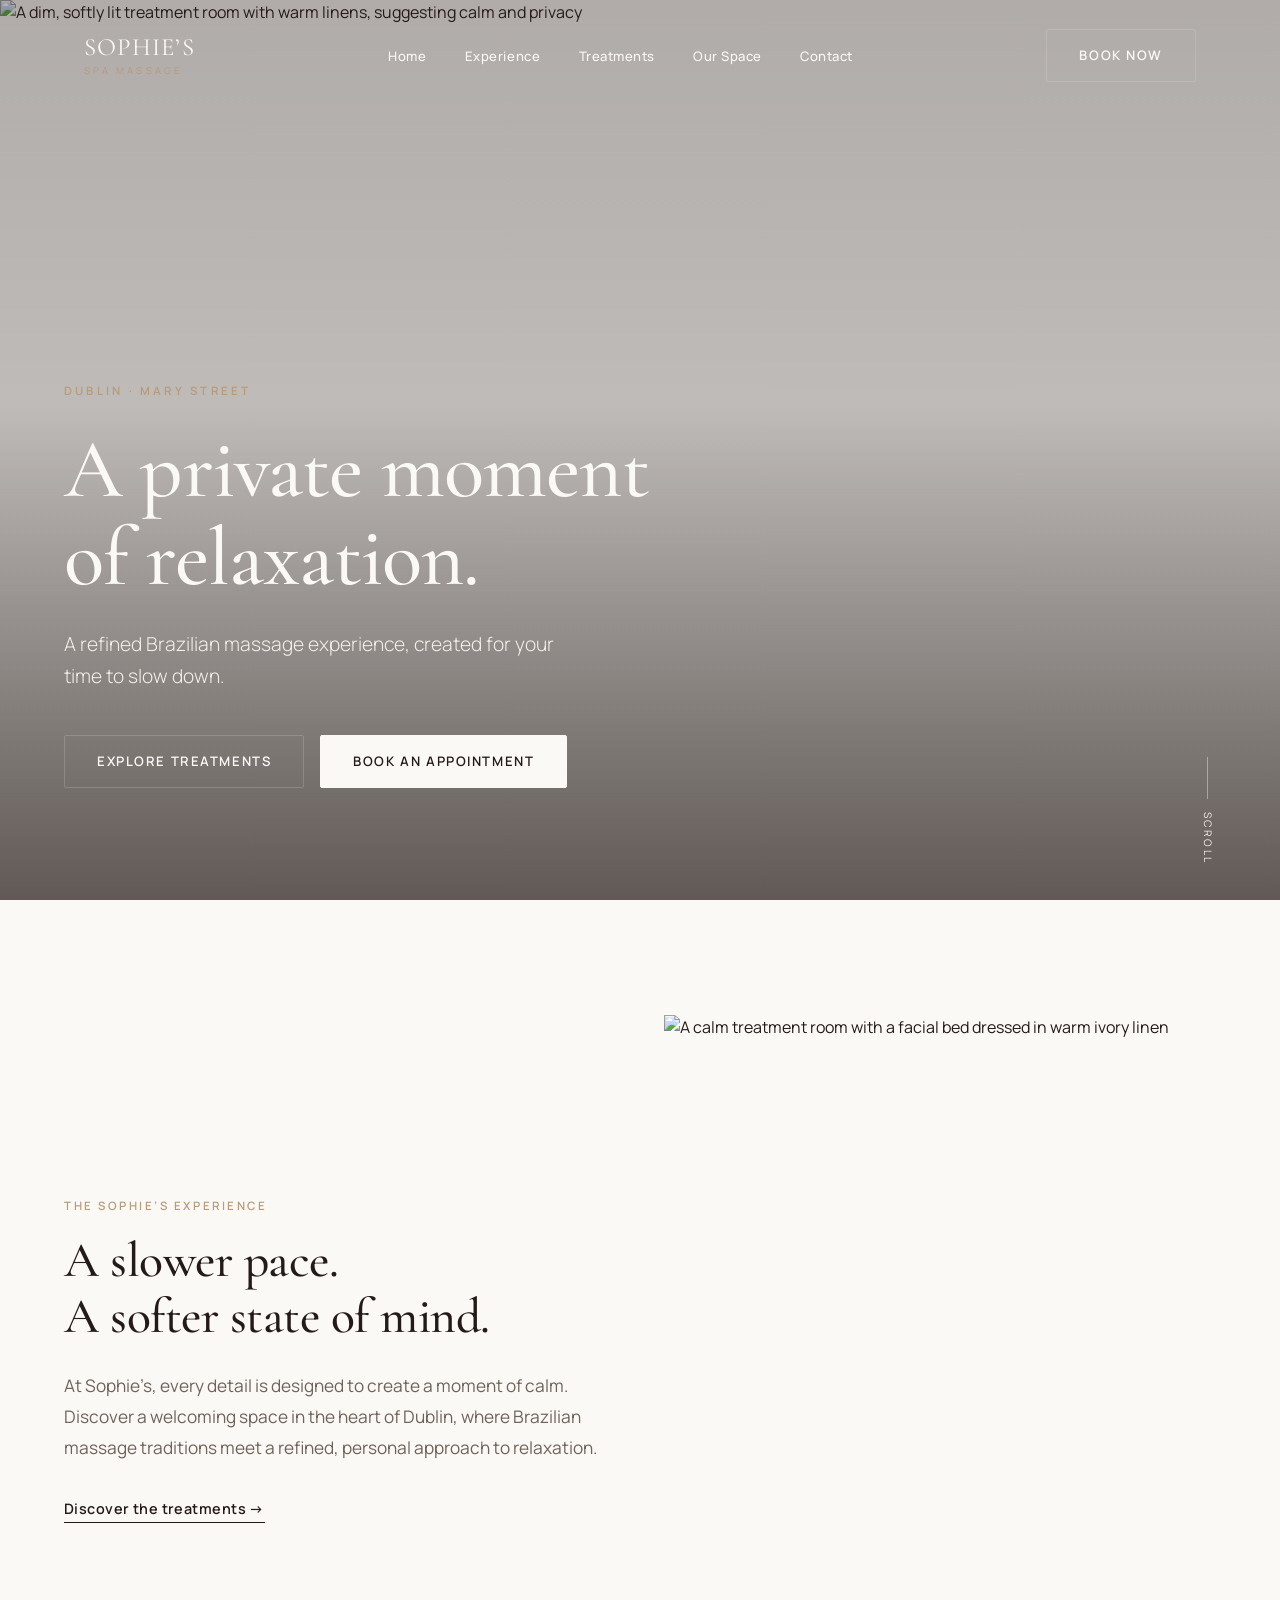
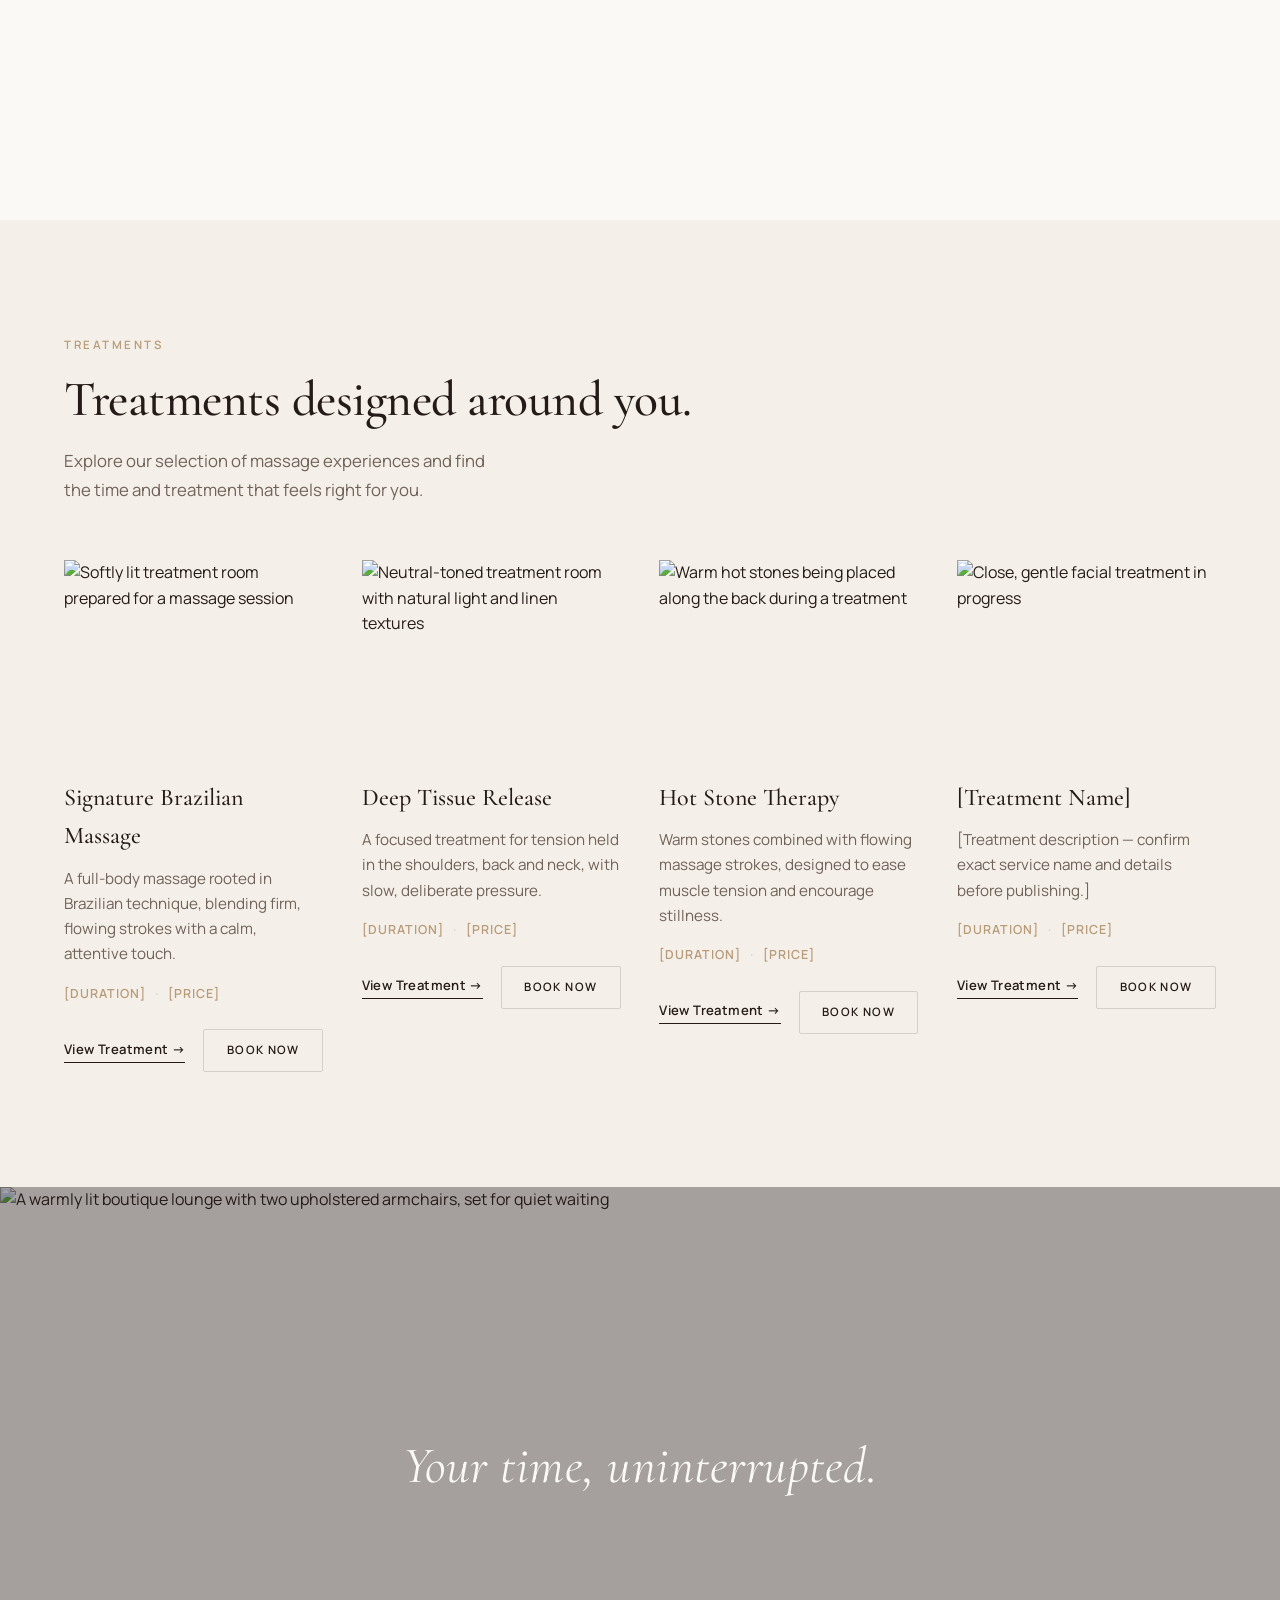
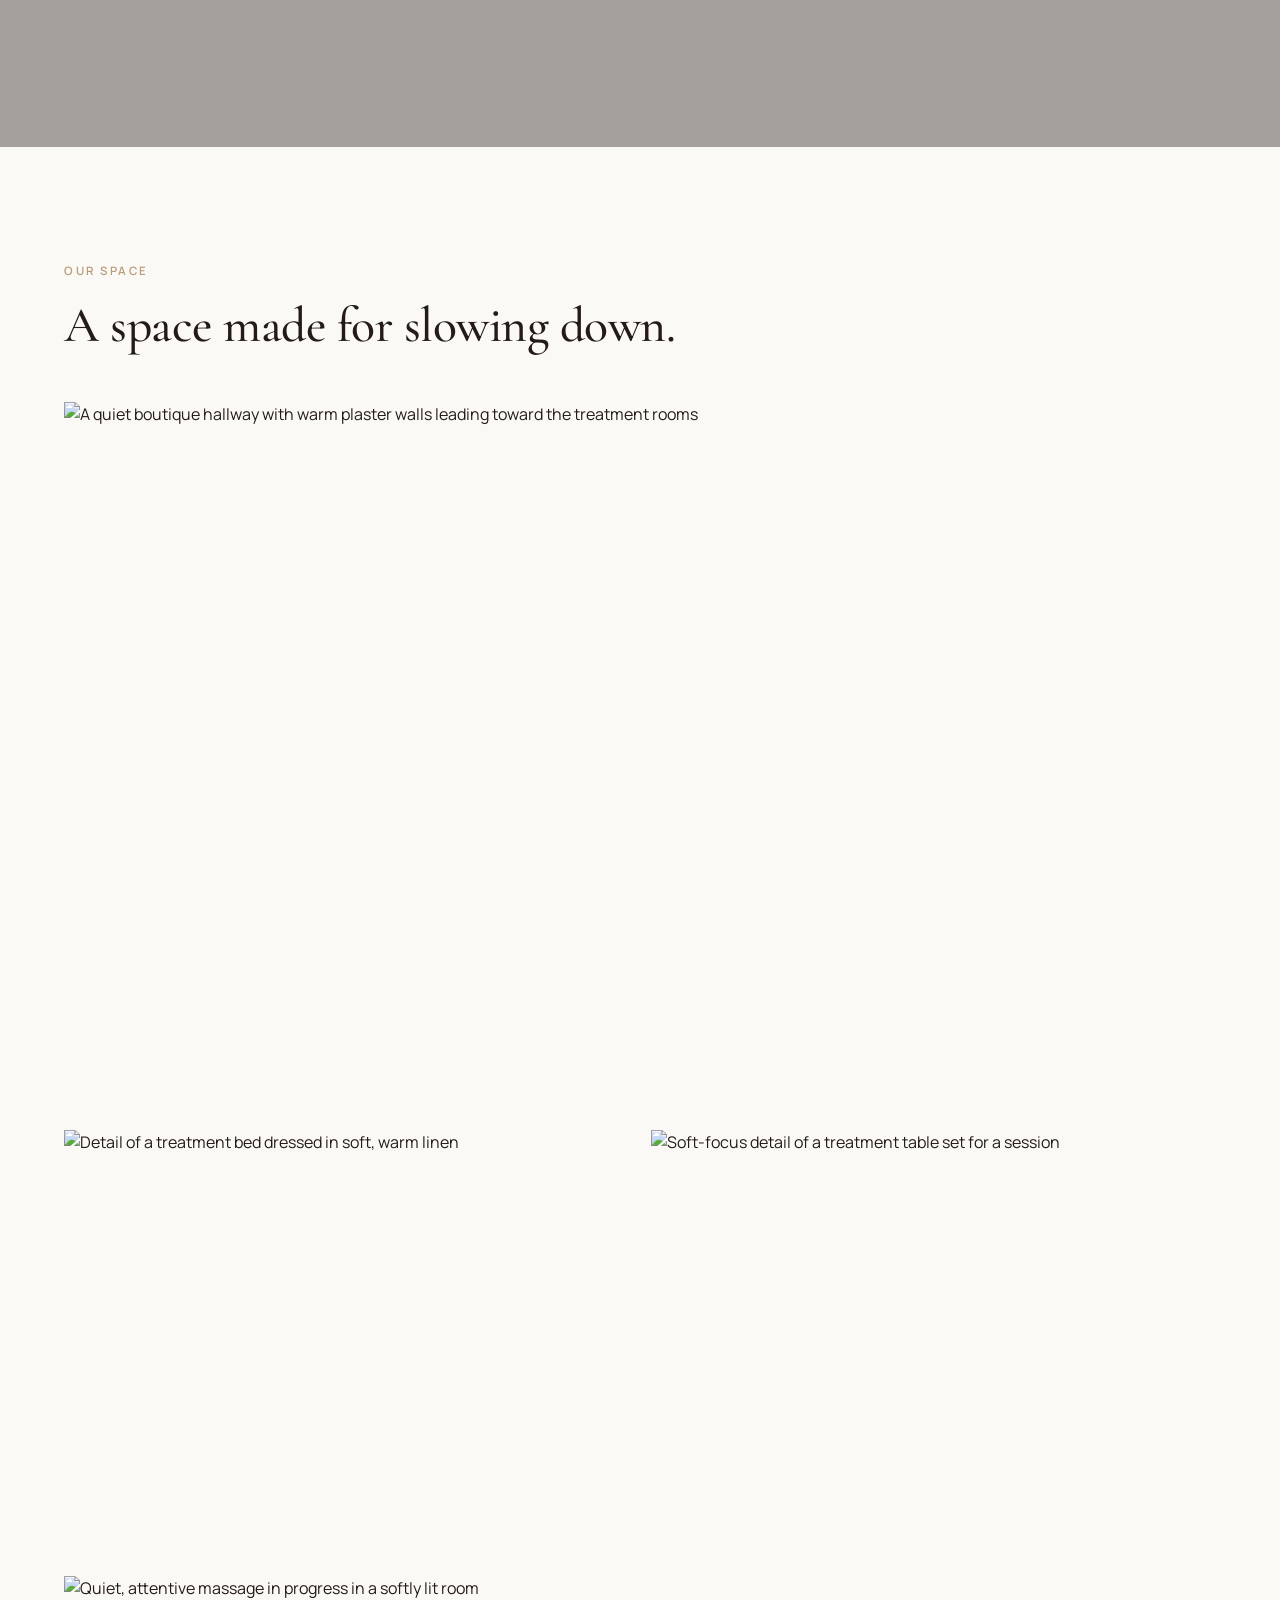
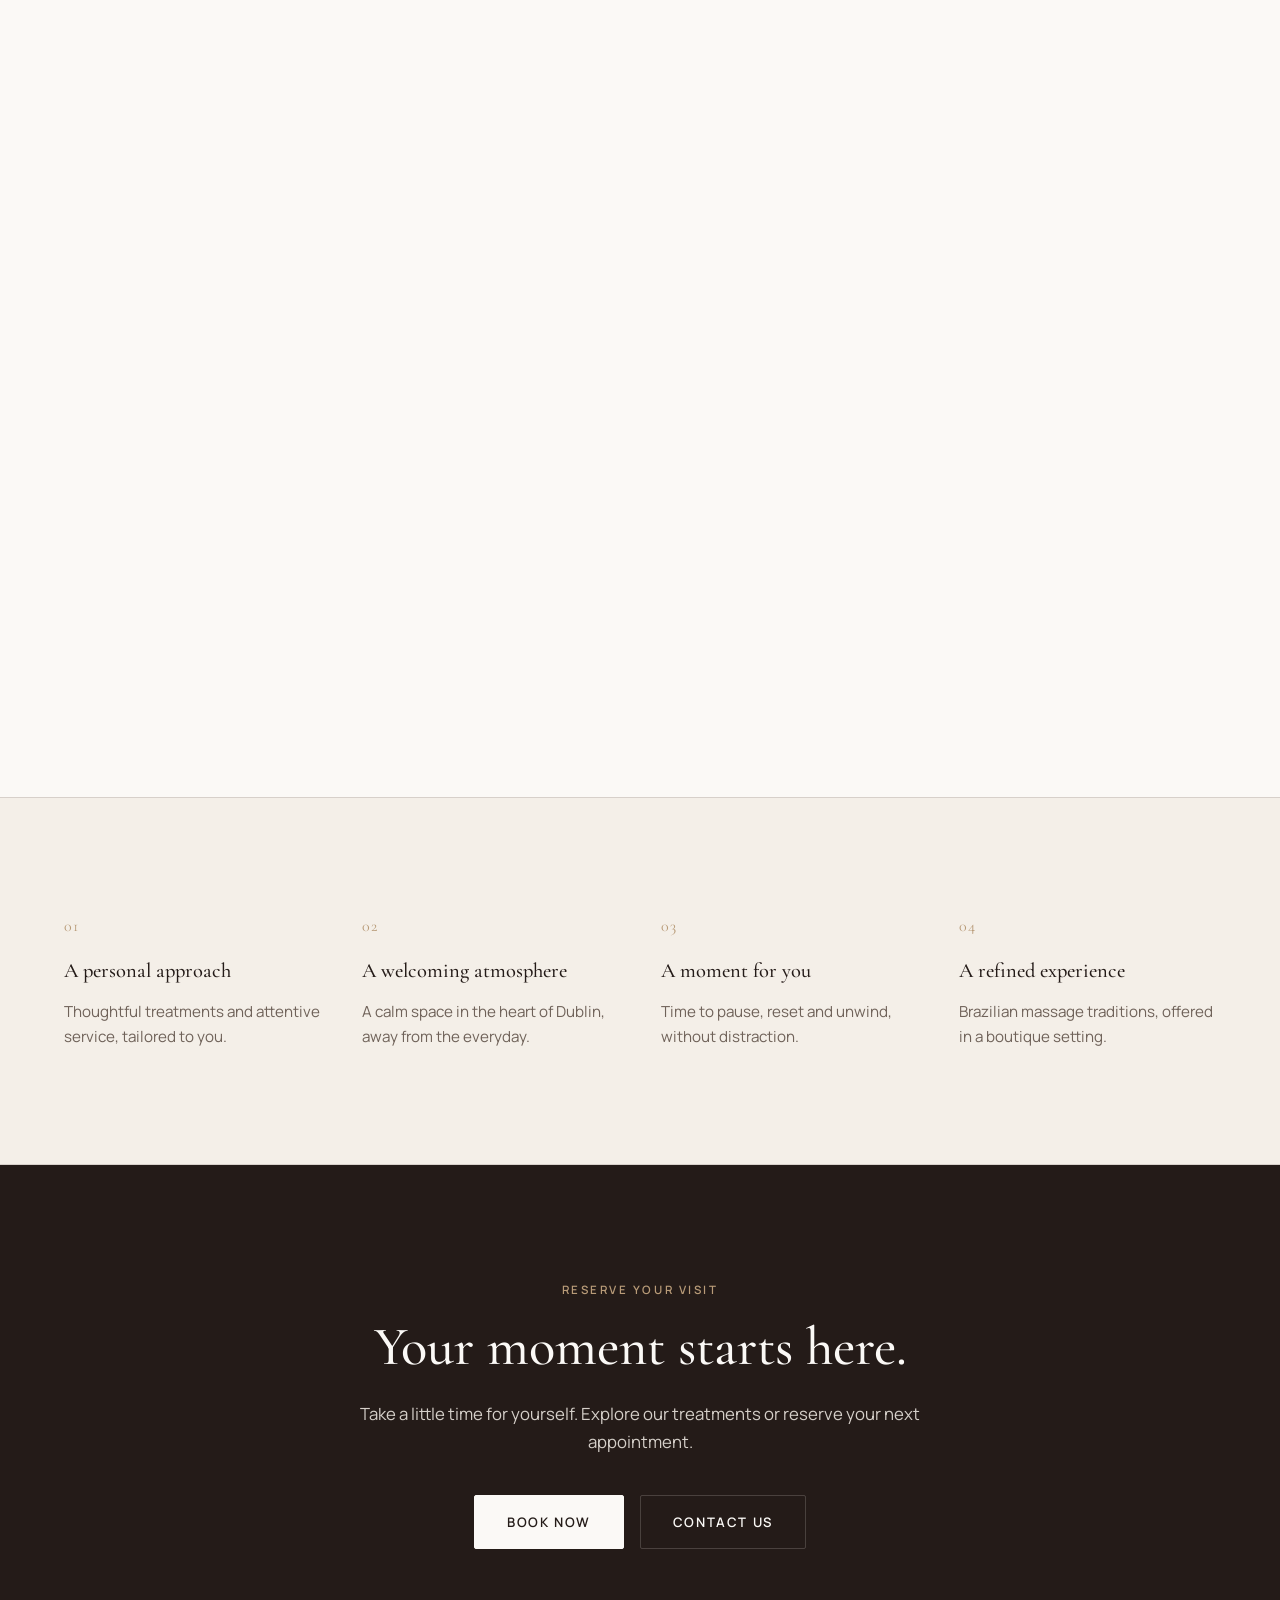
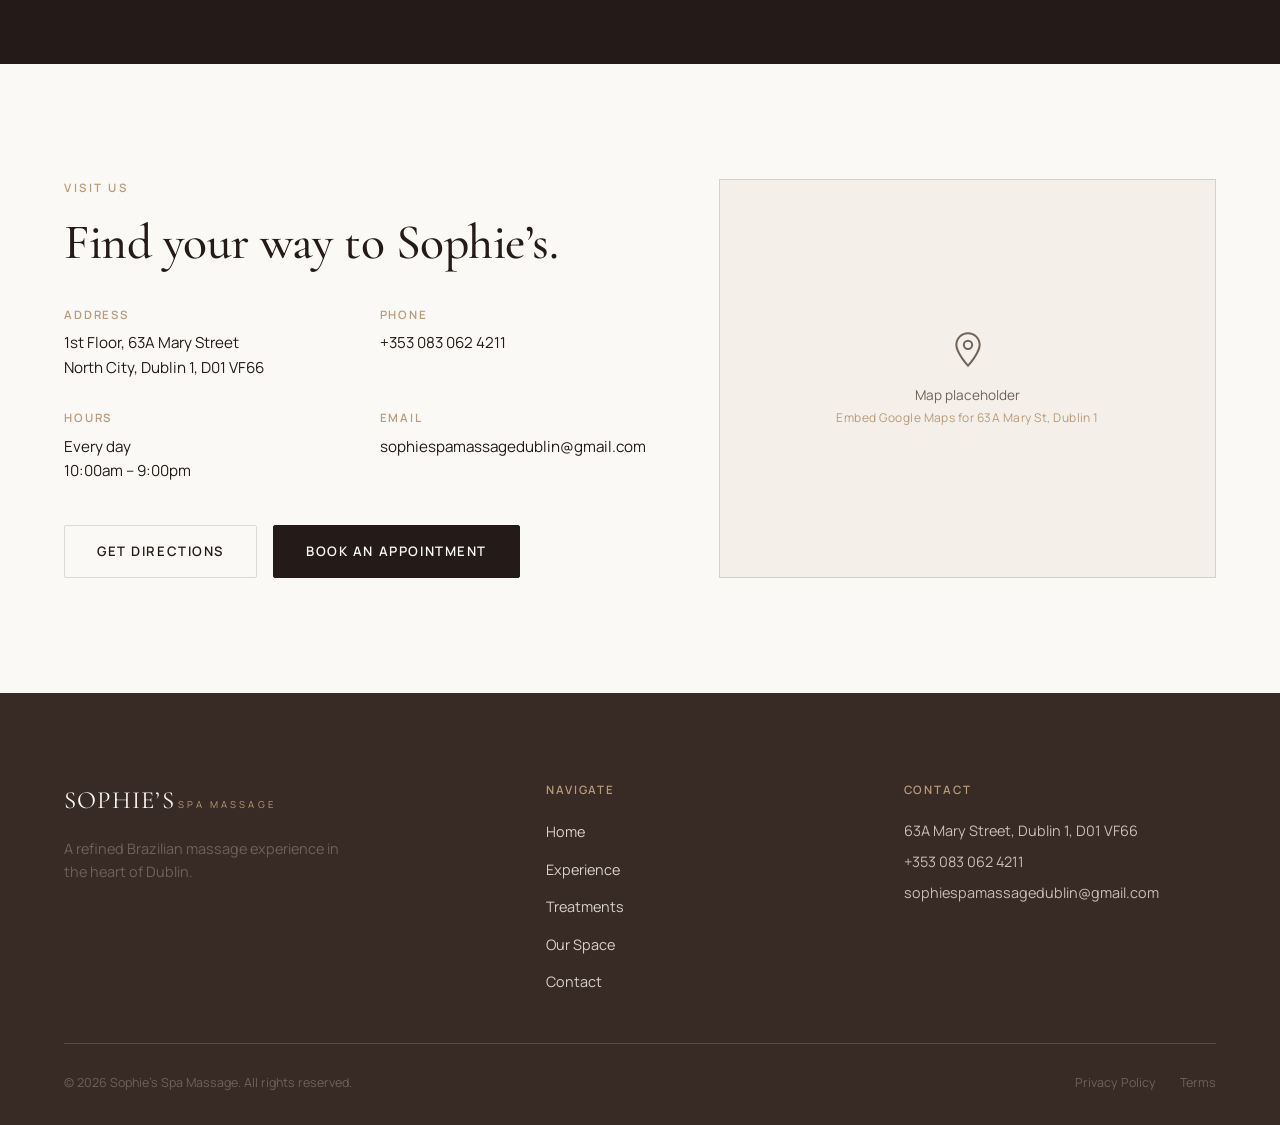
==== index.html @ b4f09c0f "Add boutique spa homepage redesign for Sophie's Spa Massage Static HTML/CSS/JS redesign: luxury edit" ====
<!DOCTYPE html>
<html lang="en">
<head>
<meta charset="UTF-8">
<meta name="viewport" content="width=device-width, initial-scale=1.0">
<title>Sophie's Spa Massage | Brazilian Massage in Dublin</title>
<meta name="description" content="Discover a refined Brazilian massage experience at Sophie's Spa Massage in Dublin. Explore our treatments and book your appointment.">

<!-- Open Graph -->
<meta property="og:title" content="Sophie's Spa Massage | Brazilian Massage in Dublin">
<meta property="og:description" content="A private moment of relaxation in the heart of Dublin. Refined Brazilian massage, created for your time to slow down.">
<meta property="og:type" content="website">
<meta property="og:locale" content="en_IE">

<link rel="preconnect" href="https://fonts.googleapis.com">
<link rel="preconnect" href="https://fonts.gstatic.com" crossorigin>
<link href="https://fonts.googleapis.com/css2?family=Cormorant+Garamond:ital,wght@0,300;0,400;0,500;0,600;1,400&family=Manrope:wght@300;400;500;600;700&display=swap" rel="stylesheet">

<link rel="stylesheet" href="style.css">
</head>
<body>

<!-- Skip link for accessibility -->
<a class="skip-link" href="#main">Skip to content</a>

<!-- ============ HEADER ============ -->
<header class="site-header" id="site-header">
  <div class="header-inner">
    <a href="#home" class="logo" aria-label="Sophie's Spa Massage — Home">
      <span class="logo-main">SOPHIE&rsquo;S</span>
      <span class="logo-sub">Spa Massage</span>
    </a>

    <nav class="main-nav" aria-label="Primary navigation">
      <ul class="nav-list">
        <li><a href="#home">Home</a></li>
        <li><a href="#experience">Experience</a></li>
        <li><a href="#treatments">Treatments</a></li>
        <li><a href="#space">Our Space</a></li>
        <li><a href="#contact">Contact</a></li>
      </ul>
    </nav>

    <div class="header-actions">
      <a href="#booking" class="btn btn-outline header-cta">Book Now</a>
      <button class="menu-toggle" id="menu-toggle" aria-label="Open menu" aria-expanded="false" aria-controls="mobile-nav">
        <span class="menu-line"></span>
        <span class="menu-line"></span>
        <span class="menu-line"></span>
      </button>
    </div>
  </div>
</header>

<!-- ============ MOBILE NAV ============ -->
<div class="mobile-nav" id="mobile-nav" aria-hidden="true">
  <nav aria-label="Mobile navigation">
    <ul>
      <li><a href="#home">Home</a></li>
      <li><a href="#experience">Experience</a></li>
      <li><a href="#treatments">Treatments</a></li>
      <li><a href="#space">Our Space</a></li>
      <li><a href="#contact">Contact</a></li>
    </ul>
    <a href="#booking" class="btn btn-solid mobile-cta">Book Now</a>
  </nav>
</div>
<div class="mobile-nav-overlay" id="mobile-nav-overlay"></div>

<main id="main">

  <!-- ============ HERO ============ -->
  <section class="hero" id="home">
    <div class="hero-media">
      <!-- PLACEHOLDER IMAGE — replace with real Sophie's Spa photography -->
      <img src="https://images.unsplash.com/photo-1600334129128-685c5582fd35?w=1800&q=80&auto=format&fit=crop"
           alt="A dim, softly lit treatment room with warm linens, suggesting calm and privacy"
           class="hero-img" id="hero-img">
      <div class="hero-overlay"></div>
    </div>

    <div class="hero-content">
      <p class="hero-label reveal">DUBLIN &middot; MARY STREET</p>
      <h1 class="hero-title reveal">A private moment<br>of relaxation.</h1>
      <p class="hero-subtitle reveal">A refined Brazilian massage experience, created for your time to slow down.</p>
      <div class="hero-actions reveal">
        <a href="#treatments" class="btn btn-outline-light">Explore Treatments</a>
        <a href="#booking" class="btn btn-solid-light">Book an Appointment</a>
      </div>
    </div>

    <a href="#experience" class="scroll-indicator" aria-label="Scroll to next section">
      <span class="scroll-line"></span>
      <span class="scroll-text">Scroll</span>
    </a>
  </section>

  <!-- ============ INTRO / BRAND STORY ============ -->
  <section class="intro" id="experience">
    <div class="intro-inner">
      <div class="intro-text reveal-up">
        <p class="section-label">THE SOPHIE&rsquo;S EXPERIENCE</p>
        <h2 class="section-title">A slower pace.<br>A softer state of mind.</h2>
        <p class="intro-copy">At Sophie&rsquo;s, every detail is designed to create a moment of calm. Discover a welcoming space in the heart of Dublin, where Brazilian massage traditions meet a refined, personal approach to relaxation.</p>
        <a href="#treatments" class="text-link">Discover the treatments &rarr;</a>
      </div>
      <div class="intro-image reveal-up">
        <!-- PLACEHOLDER IMAGE -->
        <img src="https://images.unsplash.com/photo-1787651343496-35b3666dd7d2?w=1200&q=80&auto=format&fit=crop"
             alt="A calm treatment room with a facial bed dressed in warm ivory linen">
      </div>
    </div>
  </section>

  <!-- ============ TREATMENTS ============ -->
  <section class="treatments" id="treatments">
    <div class="treatments-header reveal-up">
      <p class="section-label">TREATMENTS</p>
      <h2 class="section-title">Treatments designed around you.</h2>
      <p class="section-subtitle">Explore our selection of massage experiences and find the time and treatment that feels right for you.</p>
    </div>

    <div class="treatments-grid">

      <article class="treatment-card reveal-up">
        <div class="treatment-image">
          <img src="https://images.unsplash.com/photo-1519823551278-64ac92734fb1?w=900&q=80&auto=format&fit=crop"
               alt="Softly lit treatment room prepared for a massage session">
        </div>
        <div class="treatment-body">
          <h3>Signature Brazilian Massage</h3>
          <p class="treatment-desc">A full-body massage rooted in Brazilian technique, blending firm, flowing strokes with a calm, attentive touch.</p>
          <div class="treatment-meta">
            <span>[Duration]</span>
            <span class="dot">&middot;</span>
            <span>[Price]</span>
          </div>
          <div class="treatment-actions">
            <a href="#" class="text-link small">View Treatment &rarr;</a>
            <a href="#booking" class="btn btn-line small">Book Now</a>
          </div>
        </div>
      </article>

      <article class="treatment-card reveal-up">
        <div class="treatment-image">
          <img src="https://images.unsplash.com/photo-1630835425197-50feeba99ecd?w=900&q=80&auto=format&fit=crop"
               alt="Neutral-toned treatment room with natural light and linen textures">
        </div>
        <div class="treatment-body">
          <h3>Deep Tissue Release</h3>
          <p class="treatment-desc">A focused treatment for tension held in the shoulders, back and neck, with slow, deliberate pressure.</p>
          <div class="treatment-meta">
            <span>[Duration]</span>
            <span class="dot">&middot;</span>
            <span>[Price]</span>
          </div>
          <div class="treatment-actions">
            <a href="#" class="text-link small">View Treatment &rarr;</a>
            <a href="#booking" class="btn btn-line small">Book Now</a>
          </div>
        </div>
      </article>

      <article class="treatment-card reveal-up">
        <div class="treatment-image">
          <img src="https://images.unsplash.com/photo-1600334129128-685c5582fd35?w=900&q=80&auto=format&fit=crop"
               alt="Warm hot stones being placed along the back during a treatment">
        </div>
        <div class="treatment-body">
          <h3>Hot Stone Therapy</h3>
          <p class="treatment-desc">Warm stones combined with flowing massage strokes, designed to ease muscle tension and encourage stillness.</p>
          <div class="treatment-meta">
            <span>[Duration]</span>
            <span class="dot">&middot;</span>
            <span>[Price]</span>
          </div>
          <div class="treatment-actions">
            <a href="#" class="text-link small">View Treatment &rarr;</a>
            <a href="#booking" class="btn btn-line small">Book Now</a>
          </div>
        </div>
      </article>

      <article class="treatment-card reveal-up">
        <div class="treatment-image">
          <img src="https://images.unsplash.com/photo-1512290923902-8a9f81dc236c?w=900&q=80&auto=format&fit=crop"
               alt="Close, gentle facial treatment in progress">
        </div>
        <div class="treatment-body">
          <h3>[Treatment Name]</h3>
          <p class="treatment-desc">[Treatment description — confirm exact service name and details before publishing.]</p>
          <div class="treatment-meta">
            <span>[Duration]</span>
            <span class="dot">&middot;</span>
            <span>[Price]</span>
          </div>
          <div class="treatment-actions">
            <a href="#" class="text-link small">View Treatment &rarr;</a>
            <a href="#booking" class="btn btn-line small">Book Now</a>
          </div>
        </div>
      </article>

    </div>
  </section>

  <!-- ============ FULL-WIDTH VISUAL BREAK ============ -->
  <section class="visual-break">
    <!-- PLACEHOLDER IMAGE -->
    <img src="https://images.unsplash.com/photo-1660238285804-397b269579f2?w=1800&q=80&auto=format&fit=crop"
         alt="A warmly lit boutique lounge with two upholstered armchairs, set for quiet waiting">
    <div class="visual-break-overlay"></div>
    <p class="visual-break-text reveal-up">Your time, uninterrupted.</p>
  </section>

  <!-- ============ THE SPACE / ATMOSPHERE ============ -->
  <section class="space" id="space">
    <div class="space-header reveal-up">
      <p class="section-label">OUR SPACE</p>
      <h2 class="section-title">A space made for slowing down.</h2>
    </div>

    <div class="space-gallery">
      <figure class="space-item span-2 reveal-up">
        <img src="https://images.unsplash.com/photo-1786937680099-779e1da6f7f7?w=1200&q=80&auto=format&fit=crop"
             alt="A quiet boutique hallway with warm plaster walls leading toward the treatment rooms">
        <figcaption>A calm room, thoughtfully arranged for comfort and privacy.</figcaption>
      </figure>
      <figure class="space-item reveal-up">
        <img src="https://images.unsplash.com/photo-1787651343496-35b3666dd7d2?w=900&q=80&auto=format&fit=crop"
             alt="Detail of a treatment bed dressed in soft, warm linen">
      </figure>
      <figure class="space-item reveal-up">
        <img src="https://images.unsplash.com/photo-1630835425197-50feeba99ecd?w=900&q=80&auto=format&fit=crop"
             alt="Soft-focus detail of a treatment table set for a session">
      </figure>
      <figure class="space-item span-2 reveal-up">
        <img src="https://images.unsplash.com/photo-1519823551278-64ac92734fb1?w=1200&q=80&auto=format&fit=crop"
             alt="Quiet, attentive massage in progress in a softly lit room">
        <figcaption>Every corner of Sophie&rsquo;s is designed with quiet intention.</figcaption>
      </figure>
    </div>
  </section>

  <!-- ============ WHY SOPHIE'S / VALUES ============ -->
  <section class="values">
    <div class="values-inner">
      <div class="value-item reveal-up">
        <span class="value-index">01</span>
        <h3>A personal approach</h3>
        <p>Thoughtful treatments and attentive service, tailored to you.</p>
      </div>
      <div class="value-item reveal-up">
        <span class="value-index">02</span>
        <h3>A welcoming atmosphere</h3>
        <p>A calm space in the heart of Dublin, away from the everyday.</p>
      </div>
      <div class="value-item reveal-up">
        <span class="value-index">03</span>
        <h3>A moment for you</h3>
        <p>Time to pause, reset and unwind, without distraction.</p>
      </div>
      <div class="value-item reveal-up">
        <span class="value-index">04</span>
        <h3>A refined experience</h3>
        <p>Brazilian massage traditions, offered in a boutique setting.</p>
      </div>
    </div>
  </section>

  <!-- ============ BOOKING CTA ============ -->
  <section class="booking-cta" id="booking">
    <div class="booking-inner reveal-up">
      <p class="section-label light">RESERVE YOUR VISIT</p>
      <h2 class="booking-title">Your moment starts here.</h2>
      <p class="booking-copy">Take a little time for yourself. Explore our treatments or reserve your next appointment.</p>
      <div class="booking-actions">
        <a href="#" class="btn btn-solid-light">Book Now</a>
        <a href="#contact" class="btn btn-outline-light">Contact Us</a>
      </div>
    </div>
  </section>

  <!-- ============ LOCATION / CONTACT ============ -->
  <section class="contact" id="contact">
    <div class="contact-inner">
      <div class="contact-info reveal-up">
        <p class="section-label">VISIT US</p>
        <h2 class="section-title">Find your way to Sophie&rsquo;s.</h2>

        <!-- Confirmed against sophiespamassage.com on 2026-09-17 -->
        <dl class="contact-details">
          <div>
            <dt>Address</dt>
            <dd>1st Floor, 63A Mary Street<br>North City, Dublin 1, D01 VF66</dd>
          </div>
          <div>
            <dt>Phone</dt>
            <dd><a href="tel:+353830624211" class="dd-link">+353 083 062 4211</a></dd>
          </div>
          <div>
            <dt>Hours</dt>
            <dd>Every day<br>10:00am &ndash; 9:00pm</dd>
          </div>
          <div>
            <dt>Email</dt>
            <dd><a href="mailto:sophiespamassagedublin@gmail.com" class="dd-link">sophiespamassagedublin@gmail.com</a></dd>
          </div>
        </dl>

        <div class="contact-actions">
          <a href="https://www.google.com/maps/search/?api=1&query=63A+Mary+Street+North+City+Dublin+1+D01+VF66" target="_blank" rel="noopener" class="btn btn-line">Get Directions</a>
          <a href="#booking" class="btn btn-solid">Book an Appointment</a>
        </div>
      </div>

      <div class="contact-map reveal-up">
        <!-- PLACEHOLDER — replace this block with an embedded Google Map (iframe) for 63A Mary St, Dublin 1 -->
        <div class="map-placeholder">
          <svg width="40" height="40" viewBox="0 0 24 24" fill="none" aria-hidden="true">
            <path d="M12 22s7-7.58 7-12.5A7 7 0 0 0 5 9.5C5 14.42 12 22 12 22Z" stroke="currentColor" stroke-width="1.2"/>
            <circle cx="12" cy="9.5" r="2.5" stroke="currentColor" stroke-width="1.2"/>
          </svg>
          <p>Map placeholder<br><span>Embed Google Maps for 63A Mary St, Dublin 1</span></p>
        </div>
      </div>
    </div>
  </section>

</main>

<!-- ============ FOOTER ============ -->
<footer class="site-footer">
  <div class="footer-inner">
    <div class="footer-brand">
      <span class="logo-main">SOPHIE&rsquo;S</span>
      <span class="logo-sub">Spa Massage</span>
      <p class="footer-desc">A refined Brazilian massage experience in the heart of Dublin.</p>
    </div>

    <nav class="footer-nav" aria-label="Footer navigation">
      <h4>Navigate</h4>
      <ul>
        <li><a href="#home">Home</a></li>
        <li><a href="#experience">Experience</a></li>
        <li><a href="#treatments">Treatments</a></li>
        <li><a href="#space">Our Space</a></li>
        <li><a href="#contact">Contact</a></li>
      </ul>
    </nav>

    <div class="footer-contact">
      <h4>Contact</h4>
      <p>63A Mary Street, Dublin 1, D01 VF66</p>
      <p><a href="tel:+353830624211">+353 083 062 4211</a></p>
      <p><a href="mailto:sophiespamassagedublin@gmail.com">sophiespamassagedublin@gmail.com</a></p>
    </div>
  </div>

  <div class="footer-bottom">
    <p>&copy; <span id="year"></span> Sophie&rsquo;s Spa Massage. All rights reserved.</p>
    <div class="footer-legal">
      <a href="#">Privacy Policy</a>
      <a href="#">Terms</a>
    </div>
  </div>
</footer>

<script src="script.js"></script>
</body>
</html>
---- style.css ----
/* ==========================================================================
   Sophie's Spa Massage — Boutique Spa Redesign
   Luxury boutique / editorial wellness direction
   ========================================================================== */

:root {
  /* Brand palette */
  --color-espresso: #241B18;
  --color-deep-brown: #382A24;
  --color-ivory: #F4EFE8;
  --color-warm-white: #FBF9F6;
  --color-taupe: #6F6259;
  --color-champagne: #B89B78;
  --color-line: rgba(36, 27, 24, 0.14);

  /* Derived tones */
  --color-champagne-soft: rgba(184, 155, 120, 0.16);
  --color-ivory-line: rgba(244, 239, 232, 0.18);
  --color-overlay: rgba(36, 27, 24, 0.42);

  /* Type */
  --font-display: "Cormorant Garamond", "Times New Roman", serif;
  --font-body: "Manrope", -apple-system, BlinkMacSystemFont, sans-serif;

  /* Rhythm */
  --section-pad: clamp(4.5rem, 9vw, 8.5rem);
  --container-max: 1240px;
  --edge: clamp(1.5rem, 5vw, 4rem);

  /* Motion */
  --ease: cubic-bezier(0.22, 1, 0.36, 1);
  --t-fast: 220ms;
  --t-med: 480ms;
  --t-slow: 900ms;
}

/* ---------- Reset ---------- */
*, *::before, *::after { box-sizing: border-box; }
html { scroll-behavior: smooth; }
body {
  margin: 0;
  background: var(--color-warm-white);
  color: var(--color-espresso);
  font-family: var(--font-body);
  font-weight: 400;
  line-height: 1.6;
  -webkit-font-smoothing: antialiased;
  overflow-x: hidden;
}
img { max-width: 100%; display: block; }
a { color: inherit; text-decoration: none; }
ul { list-style: none; margin: 0; padding: 0; }
figure { margin: 0; min-width: 0; }
h1, h2, h3, h4 { margin: 0; font-family: var(--font-display); font-weight: 500; }
p { margin: 0; }
button { font-family: inherit; cursor: pointer; background: none; border: none; }

@media (prefers-reduced-motion: reduce) {
  html { scroll-behavior: auto; }
  *, *::before, *::after {
    animation-duration: 0.01ms !important;
    animation-iteration-count: 1 !important;
    transition-duration: 0.01ms !important;
    scroll-behavior: auto !important;
  }
}

.skip-link {
  position: absolute;
  left: -999px;
  top: 0;
  background: var(--color-espresso);
  color: var(--color-warm-white);
  padding: 1rem 1.5rem;
  z-index: 999;
}
.skip-link:focus {
  left: 1rem;
  top: 1rem;
}

:focus-visible {
  outline: 2px solid var(--color-champagne);
  outline-offset: 3px;
}

/* ---------- Shared ---------- */
.section-label {
  display: block;
  font-family: var(--font-body);
  font-size: 0.72rem;
  font-weight: 600;
  letter-spacing: 0.22em;
  text-transform: uppercase;
  color: var(--color-champagne);
  margin-bottom: 1.1rem;
}
.section-label.light { color: var(--color-champagne); }

.section-title {
  font-size: clamp(2rem, 4vw, 3.1rem);
  line-height: 1.12;
  font-weight: 500;
  color: var(--color-espresso);
  letter-spacing: -0.01em;
}

.section-subtitle {
  color: var(--color-taupe);
  font-size: 1.05rem;
  max-width: 44ch;
  margin-top: 1.25rem;
  line-height: 1.7;
}

.text-link {
  display: inline-block;
  font-size: 0.9rem;
  font-weight: 600;
  letter-spacing: 0.03em;
  color: var(--color-espresso);
  border-bottom: 1px solid var(--color-espresso);
  padding-bottom: 2px;
  transition: color var(--t-fast) var(--ease), border-color var(--t-fast) var(--ease), opacity var(--t-fast) var(--ease);
}
.text-link:hover { color: var(--color-champagne); border-color: var(--color-champagne); }
.text-link.small { font-size: 0.82rem; }

/* Buttons */
.btn {
  display: inline-flex;
  align-items: center;
  justify-content: center;
  padding: 0.95rem 2rem;
  font-size: 0.82rem;
  font-weight: 600;
  letter-spacing: 0.12em;
  text-transform: uppercase;
  border-radius: 2px;
  transition: background var(--t-fast) var(--ease), color var(--t-fast) var(--ease), border-color var(--t-fast) var(--ease), transform var(--t-fast) var(--ease);
  white-space: nowrap;
}
.btn:active { transform: translateY(1px); }
.btn.small { padding: 0.7rem 1.4rem; font-size: 0.72rem; }

.btn-solid {
  background: var(--color-espresso);
  color: var(--color-warm-white);
  border: 1px solid var(--color-espresso);
}
.btn-solid:hover { background: var(--color-deep-brown); border-color: var(--color-deep-brown); }

.btn-outline {
  background: transparent;
  color: var(--color-espresso);
  border: 1px solid var(--color-espresso);
}
.btn-outline:hover { background: var(--color-espresso); color: var(--color-warm-white); }

.btn-line {
  background: transparent;
  color: var(--color-espresso);
  border: 1px solid var(--color-line);
}
.btn-line:hover { border-color: var(--color-espresso); }

.btn-solid-light {
  background: var(--color-warm-white);
  color: var(--color-espresso);
  border: 1px solid var(--color-warm-white);
}
.btn-solid-light:hover { background: var(--color-champagne); border-color: var(--color-champagne); color: var(--color-espresso); }

.btn-outline-light {
  background: transparent;
  color: var(--color-warm-white);
  border: 1px solid var(--color-ivory-line);
}
.btn-outline-light:hover { border-color: var(--color-warm-white); background: rgba(251, 249, 246, 0.08); }

/* ---------- Reveal-on-scroll ---------- */
.reveal, .reveal-up {
  opacity: 0;
  transform: translateY(22px);
  transition: opacity 900ms var(--ease), transform 900ms var(--ease);
}
.reveal.is-visible, .reveal-up.is-visible {
  opacity: 1;
  transform: translateY(0);
}
.hero-title.reveal { transition-delay: 80ms; }
.hero-subtitle.reveal { transition-delay: 200ms; }
.hero-actions.reveal { transition-delay: 320ms; }

/* ==========================================================================
   HEADER
   ========================================================================== */
.site-header {
  position: fixed;
  top: 0;
  left: 0;
  right: 0;
  z-index: 100;
  transition: background var(--t-med) var(--ease), border-color var(--t-med) var(--ease), padding var(--t-med) var(--ease);
  border-bottom: 1px solid transparent;
}
.header-inner {
  max-width: var(--container-max);
  margin: 0 auto;
  padding: 1.8rem var(--edge);
  display: flex;
  align-items: center;
  justify-content: space-between;
  transition: padding var(--t-med) var(--ease);
}
.site-header.scrolled {
  background: rgba(251, 249, 246, 0.92);
  backdrop-filter: blur(10px);
  border-bottom: 1px solid var(--color-line);
}
.site-header.scrolled .header-inner { padding-block: 1.1rem; }
.site-header.scrolled .logo-main,
.site-header.scrolled .logo-sub { color: var(--color-espresso); }
.site-header.scrolled .main-nav a { color: var(--color-espresso); }
.site-header.scrolled .btn.header-cta { color: var(--color-espresso); border-color: var(--color-espresso); }
.site-header.scrolled .menu-line { background: var(--color-espresso); }

.logo {
  display: flex;
  flex-direction: column;
  line-height: 1;
}
.logo-main {
  font-family: var(--font-display);
  font-size: 1.55rem;
  letter-spacing: 0.05em;
  color: var(--color-warm-white);
  transition: color var(--t-med) var(--ease);
}
.logo-sub {
  font-family: var(--font-body);
  font-size: 0.6rem;
  letter-spacing: 0.32em;
  text-transform: uppercase;
  color: var(--color-champagne);
  margin-top: 0.35rem;
  transition: color var(--t-med) var(--ease);
}

.main-nav { display: none; }
.nav-list {
  display: flex;
  gap: 2.4rem;
}
.nav-list a {
  font-size: 0.82rem;
  font-weight: 500;
  letter-spacing: 0.04em;
  color: var(--color-warm-white);
  position: relative;
  padding-bottom: 4px;
  transition: color var(--t-med) var(--ease);
}
.nav-list a::after {
  content: "";
  position: absolute;
  left: 0;
  bottom: 0;
  width: 0;
  height: 1px;
  background: var(--color-champagne);
  transition: width var(--t-fast) var(--ease);
}
.nav-list a:hover::after { width: 100%; }

.header-actions {
  display: flex;
  align-items: center;
  gap: 1.4rem;
}
.header-cta {
  color: var(--color-warm-white);
  border-color: var(--color-ivory-line);
  display: none;
}
.header-cta:hover { background: var(--color-warm-white); color: var(--color-espresso); }

.menu-toggle {
  display: flex;
  flex-direction: column;
  gap: 5px;
  width: 30px;
  padding: 6px;
}
.menu-line {
  height: 1px;
  width: 100%;
  background: var(--color-warm-white);
  transition: background var(--t-med) var(--ease), transform var(--t-fast) var(--ease), opacity var(--t-fast) var(--ease);
}
.menu-toggle[aria-expanded="true"] .menu-line:nth-child(1) { transform: translateY(6px) rotate(45deg); }
.menu-toggle[aria-expanded="true"] .menu-line:nth-child(2) { opacity: 0; }
.menu-toggle[aria-expanded="true"] .menu-line:nth-child(3) { transform: translateY(-6px) rotate(-45deg); }
.menu-toggle[aria-expanded="true"] .menu-line { background: var(--color-espresso); }

/* ---------- Mobile nav ---------- */
.mobile-nav {
  position: fixed;
  top: 0;
  right: 0;
  height: 100%;
  width: min(86vw, 380px);
  background: var(--color-ivory);
  z-index: 200;
  transform: translateX(100%);
  transition: transform var(--t-med) var(--ease);
  display: flex;
  align-items: center;
  padding: var(--edge);
}
.mobile-nav.is-open { transform: translateX(0); }
.mobile-nav nav { width: 100%; }
.mobile-nav ul { display: flex; flex-direction: column; gap: 1.9rem; margin-bottom: 3rem; }
.mobile-nav a {
  font-family: var(--font-display);
  font-size: 2rem;
  color: var(--color-espresso);
}
.mobile-cta { width: 100%; }

.mobile-nav-overlay {
  position: fixed;
  inset: 0;
  background: var(--color-overlay);
  z-index: 190;
  opacity: 0;
  visibility: hidden;
  transition: opacity var(--t-med) var(--ease), visibility var(--t-med) var(--ease);
}
.mobile-nav-overlay.is-open { opacity: 1; visibility: visible; }

/* ==========================================================================
   HERO
   ========================================================================== */
.hero {
  position: relative;
  min-height: 100svh;
  display: flex;
  align-items: flex-end;
  overflow: hidden;
}
.hero-media {
  position: absolute;
  inset: 0;
  z-index: 0;
}
.hero-img {
  width: 100%;
  height: 100%;
  object-fit: cover;
  transform: scale(1.06);
  transition: transform 1400ms var(--ease);
}
.hero-overlay {
  position: absolute;
  inset: 0;
  background: linear-gradient(180deg, rgba(36,27,24,0.35) 0%, rgba(36,27,24,0.28) 45%, rgba(36,27,24,0.72) 100%);
}
.hero-content {
  position: relative;
  z-index: 1;
  padding: 0 var(--edge) clamp(4.5rem, 9vw, 7rem);
  max-width: 780px;
  color: var(--color-warm-white);
}
.hero-label {
  font-size: 0.72rem;
  font-weight: 600;
  letter-spacing: 0.28em;
  color: var(--color-champagne);
  margin-bottom: 1.6rem;
}
.hero-title {
  font-size: clamp(2.6rem, 7vw, 5.2rem);
  line-height: 1.06;
  font-weight: 500;
  letter-spacing: -0.01em;
}
.hero-subtitle {
  margin-top: 1.6rem;
  font-size: clamp(1rem, 1.6vw, 1.2rem);
  font-weight: 300;
  color: var(--color-ivory);
  max-width: 46ch;
  line-height: 1.7;
}
.hero-actions {
  margin-top: 2.6rem;
  display: flex;
  gap: 1rem;
  flex-wrap: wrap;
}

.scroll-indicator {
  position: absolute;
  right: var(--edge);
  bottom: 2.2rem;
  z-index: 1;
  display: flex;
  flex-direction: column;
  align-items: center;
  gap: 0.8rem;
  color: var(--color-ivory);
}
.scroll-line {
  width: 1px;
  height: 42px;
  background: rgba(251, 249, 246, 0.4);
  position: relative;
  overflow: hidden;
}
.scroll-line::after {
  content: "";
  position: absolute;
  top: -100%;
  left: 0;
  width: 100%;
  height: 100%;
  background: var(--color-champagne);
  animation: scrollFlow 2.4s var(--ease) infinite;
}
@keyframes scrollFlow {
  0% { top: -100%; }
  60% { top: 100%; }
  100% { top: 100%; }
}
.scroll-text {
  font-size: 0.65rem;
  letter-spacing: 0.24em;
  text-transform: uppercase;
  writing-mode: vertical-rl;
}
@media (prefers-reduced-motion: reduce) {
  .scroll-line::after { animation: none; top: 0; height: 40%; }
}

/* ==========================================================================
   INTRO / BRAND STORY
   ========================================================================== */
.intro { padding: var(--section-pad) var(--edge); background: var(--color-warm-white); }
.intro-inner {
  max-width: var(--container-max);
  margin: 0 auto;
  display: grid;
  grid-template-columns: 1fr;
  gap: 3rem;
  align-items: center;
}
.intro-copy {
  margin-top: 1.6rem;
  color: var(--color-taupe);
  font-size: 1.08rem;
  line-height: 1.8;
  max-width: 52ch;
}
.intro-text .text-link { margin-top: 2.1rem; }
.intro-image img {
  width: 100%;
  aspect-ratio: 4 / 5;
  object-fit: cover;
}

/* ==========================================================================
   TREATMENTS
   ========================================================================== */
.treatments {
  padding: var(--section-pad) var(--edge);
  background: var(--color-ivory);
}
.treatments-header {
  max-width: var(--container-max);
  margin: 0 auto 3.5rem;
}
.treatments-grid {
  max-width: var(--container-max);
  margin: 0 auto;
  display: grid;
  grid-template-columns: 1fr;
  gap: 2.4rem;
}
.treatment-card {
  display: flex;
  flex-direction: column;
  transition: transform var(--t-med) var(--ease);
}
.treatment-image {
  overflow: hidden;
  aspect-ratio: 4 / 3;
}
.treatment-image img {
  width: 100%;
  height: 100%;
  object-fit: cover;
  transition: transform 900ms var(--ease);
}
.treatment-card:hover .treatment-image img { transform: scale(1.05); }
.treatment-body { padding-top: 1.5rem; }
.treatment-body h3 {
  font-size: 1.5rem;
  margin-bottom: 0.65rem;
}
.treatment-desc {
  color: var(--color-taupe);
  font-size: 0.95rem;
  line-height: 1.65;
}
.treatment-meta {
  margin-top: 1.1rem;
  font-size: 0.78rem;
  letter-spacing: 0.08em;
  text-transform: uppercase;
  color: var(--color-champagne);
  font-weight: 600;
}
.treatment-meta .dot { margin: 0 0.4em; color: var(--color-line); }
.treatment-actions {
  margin-top: 1.6rem;
  display: flex;
  align-items: center;
  justify-content: space-between;
  gap: 1rem;
}

/* ==========================================================================
   VISUAL BREAK
   ========================================================================== */
.visual-break {
  position: relative;
  height: clamp(320px, 52vw, 560px);
  overflow: hidden;
}
.visual-break img {
  width: 100%;
  height: 100%;
  object-fit: cover;
}
.visual-break-overlay {
  position: absolute;
  inset: 0;
  background: rgba(36, 27, 24, 0.4);
}
.visual-break-text {
  position: absolute;
  inset: 0;
  display: flex;
  align-items: center;
  justify-content: center;
  text-align: center;
  padding: 0 1.5rem;
  font-family: var(--font-display);
  font-style: italic;
  font-weight: 400;
  font-size: clamp(1.8rem, 5vw, 3.2rem);
  color: var(--color-warm-white);
  letter-spacing: 0.01em;
}

/* ==========================================================================
   OUR SPACE
   ========================================================================== */
.space { padding: var(--section-pad) var(--edge); background: var(--color-warm-white); }
.space-header { max-width: var(--container-max); margin: 0 auto 3rem; }
.space-gallery {
  max-width: var(--container-max);
  margin: 0 auto;
  display: grid;
  grid-template-columns: repeat(2, 1fr);
  gap: 1.4rem;
}
.space-item { position: relative; overflow: hidden; min-width: 0; }
.space-item img {
  width: 100%;
  height: 100%;
  object-fit: cover;
  aspect-ratio: 4 / 3;
  transition: transform 900ms var(--ease);
}
.space-item:hover img { transform: scale(1.04); }
.space-item.span-2 { grid-column: span 2; }
.space-item.span-2 img { aspect-ratio: 16 / 9; }
.space-item figcaption {
  margin-top: 0.9rem;
  font-size: 0.85rem;
  color: var(--color-taupe);
  max-width: 42ch;
}

/* ==========================================================================
   VALUES
   ========================================================================== */
.values {
  padding: var(--section-pad) var(--edge);
  background: var(--color-ivory);
  border-top: 1px solid var(--color-line);
  border-bottom: 1px solid var(--color-line);
}
.values-inner {
  max-width: var(--container-max);
  margin: 0 auto;
  display: grid;
  grid-template-columns: 1fr;
  gap: 2.6rem;
}
.value-item { max-width: 34ch; }
.value-index {
  display: block;
  font-family: var(--font-display);
  font-size: 1rem;
  color: var(--color-champagne);
  margin-bottom: 1rem;
  letter-spacing: 0.05em;
}
.value-item h3 { font-size: 1.28rem; margin-bottom: 0.7rem; }
.value-item p { color: var(--color-taupe); font-size: 0.95rem; line-height: 1.65; }

/* ==========================================================================
   BOOKING CTA
   ========================================================================== */
.booking-cta {
  background: var(--color-espresso);
  padding: var(--section-pad) var(--edge);
  text-align: center;
}
.booking-inner { max-width: 620px; margin: 0 auto; }
.booking-inner .section-label { display: block; text-align: center; }
.booking-title {
  font-size: clamp(2.1rem, 5vw, 3.4rem);
  color: var(--color-warm-white);
  line-height: 1.12;
}
.booking-copy {
  margin-top: 1.4rem;
  color: var(--color-ivory);
  opacity: 0.85;
  font-size: 1.05rem;
  line-height: 1.7;
}
.booking-actions {
  margin-top: 2.4rem;
  display: flex;
  gap: 1rem;
  justify-content: center;
  flex-wrap: wrap;
}

/* ==========================================================================
   CONTACT
   ========================================================================== */
.contact { padding: var(--section-pad) var(--edge); background: var(--color-warm-white); }
.contact-inner {
  max-width: var(--container-max);
  margin: 0 auto;
  display: grid;
  grid-template-columns: 1fr;
  gap: 3rem;
}
.contact-details {
  margin: 2.2rem 0 0;
  display: grid;
  grid-template-columns: 1fr 1fr;
  gap: 1.8rem 1.5rem;
}
.contact-details dt {
  font-size: 0.72rem;
  letter-spacing: 0.16em;
  text-transform: uppercase;
  color: var(--color-champagne);
  font-weight: 600;
  margin-bottom: 0.45rem;
}
.contact-details dd {
  margin: 0;
  font-size: 0.95rem;
  color: var(--color-espresso);
  line-height: 1.6;
}
.dd-link { transition: color var(--t-fast) var(--ease); }
.dd-link:hover { color: var(--color-champagne); }
.contact-actions {
  margin-top: 2.6rem;
  display: flex;
  gap: 1rem;
  flex-wrap: wrap;
}
.contact-map img {
  width: 100%;
  height: 100%;
  min-height: 320px;
  object-fit: cover;
}
.map-placeholder {
  width: 100%;
  height: 100%;
  min-height: 320px;
  background: var(--color-ivory);
  border: 1px solid var(--color-line);
  display: flex;
  flex-direction: column;
  align-items: center;
  justify-content: center;
  gap: 1rem;
  color: var(--color-taupe);
  text-align: center;
  padding: 2rem;
}
.map-placeholder p {
  font-size: 0.85rem;
  line-height: 1.6;
}
.map-placeholder span {
  font-size: 0.75rem;
  color: var(--color-champagne);
  letter-spacing: 0.04em;
}

/* ==========================================================================
   FOOTER
   ========================================================================== */
.site-footer {
  background: var(--color-deep-brown);
  color: var(--color-ivory);
  padding: clamp(3.5rem, 7vw, 5.5rem) var(--edge) 2rem;
}
.footer-inner {
  max-width: var(--container-max);
  margin: 0 auto;
  display: grid;
  grid-template-columns: 1fr;
  gap: 2.8rem;
  padding-bottom: 3rem;
  border-bottom: 1px solid var(--color-ivory-line);
}
.footer-brand .logo-main { color: var(--color-warm-white); }
.footer-desc {
  margin-top: 1rem;
  color: var(--color-taupe);
  font-size: 0.9rem;
  max-width: 32ch;
  line-height: 1.6;
}
.footer-nav h4, .footer-contact h4 {
  font-family: var(--font-body);
  font-size: 0.72rem;
  letter-spacing: 0.16em;
  text-transform: uppercase;
  color: var(--color-champagne);
  margin-bottom: 1.2rem;
  font-weight: 600;
}
.footer-nav ul { display: flex; flex-direction: column; gap: 0.75rem; }
.footer-nav a, .footer-contact p {
  font-size: 0.9rem;
  color: var(--color-ivory);
  opacity: 0.85;
}
.footer-nav a:hover { opacity: 1; color: var(--color-champagne); }
.footer-contact p { margin: 0 0 0.5rem; opacity: 0.75; }
.footer-contact p a:hover { color: var(--color-champagne); opacity: 1; }

.footer-bottom {
  max-width: var(--container-max);
  margin: 0 auto;
  padding-top: 1.8rem;
  display: flex;
  justify-content: space-between;
  align-items: center;
  flex-wrap: wrap;
  gap: 1rem;
  font-size: 0.78rem;
  color: var(--color-taupe);
}
.footer-legal { display: flex; gap: 1.5rem; }
.footer-legal a:hover { color: var(--color-champagne); }

/* ==========================================================================
   RESPONSIVE
   ========================================================================== */
@media (min-width: 640px) {
  .contact-details { grid-template-columns: 1fr 1fr; }
}

@media (min-width: 860px) {
  .intro-inner { grid-template-columns: 1fr 1fr; }
  .values-inner { grid-template-columns: repeat(2, 1fr); }
  .footer-inner { grid-template-columns: 1.4fr 1fr 1fr; }
}

@media (min-width: 900px) {
  .treatments-grid { grid-template-columns: repeat(2, 1fr); }
}

@media (min-width: 960px) {
  .main-nav { display: block; }
  .header-cta { display: inline-flex; }
  .menu-toggle { display: none; }
  .contact-inner { grid-template-columns: 1.1fr 0.9fr; }
  .values-inner { grid-template-columns: repeat(4, 1fr); }
}

@media (min-width: 1200px) {
  .treatments-grid { grid-template-columns: repeat(4, 1fr); }
}

@media (max-width: 480px) {
  .space-item.span-2 { grid-column: span 2; }
  .space-gallery { grid-template-columns: 1fr 1fr; gap: 0.9rem; }
  .contact-details { grid-template-columns: 1fr; }
}
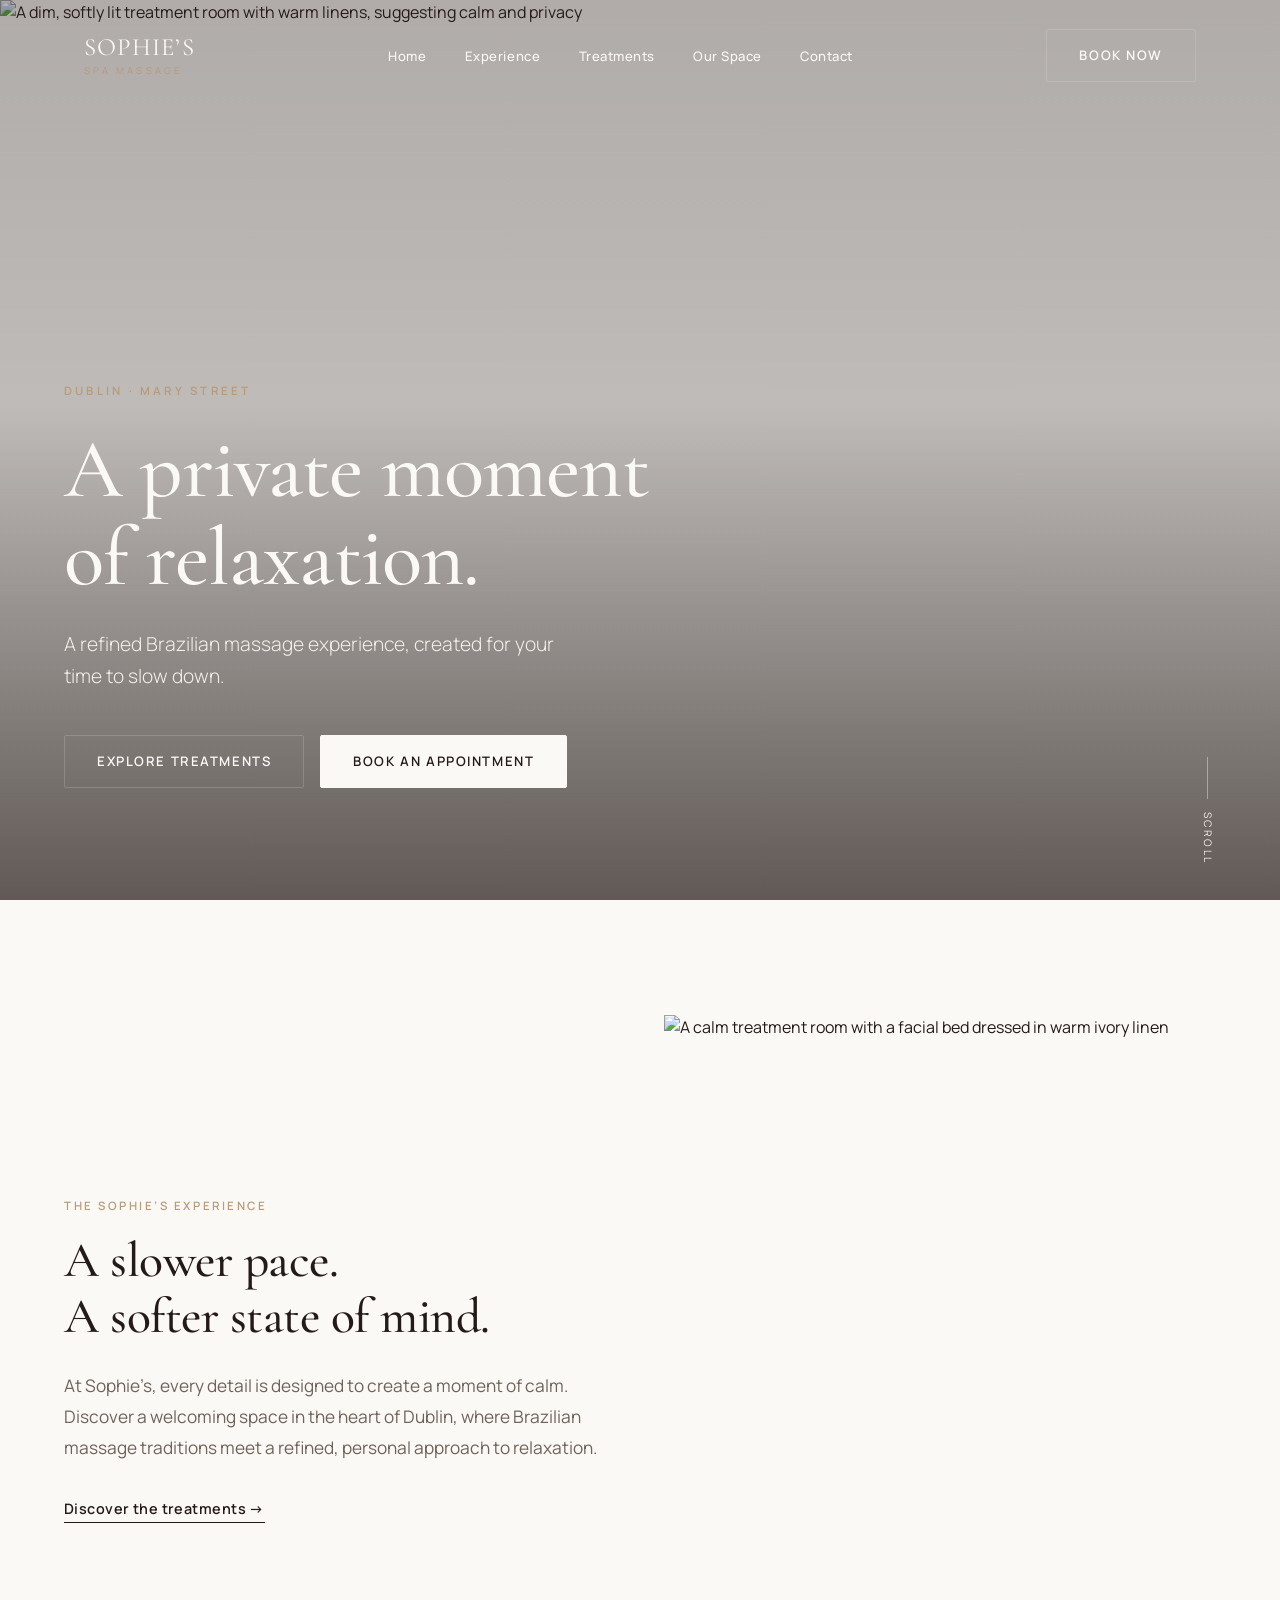
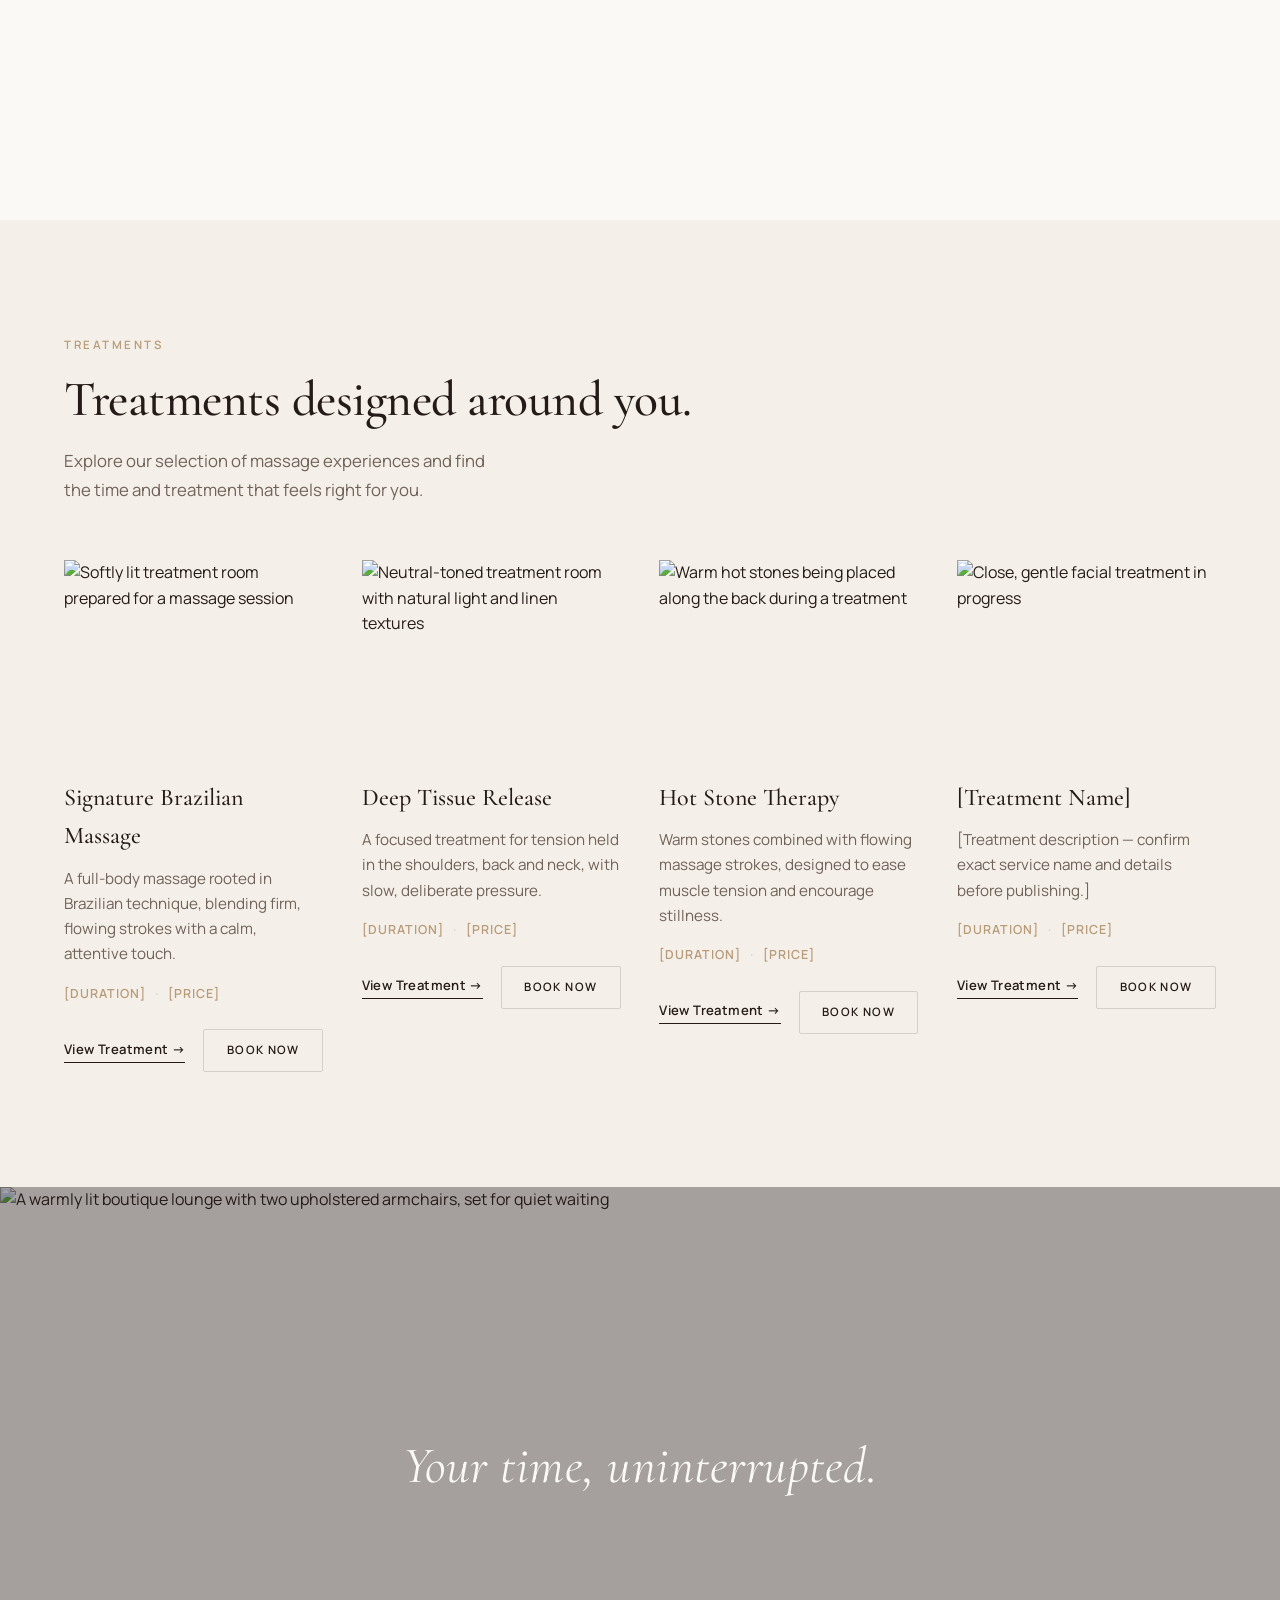
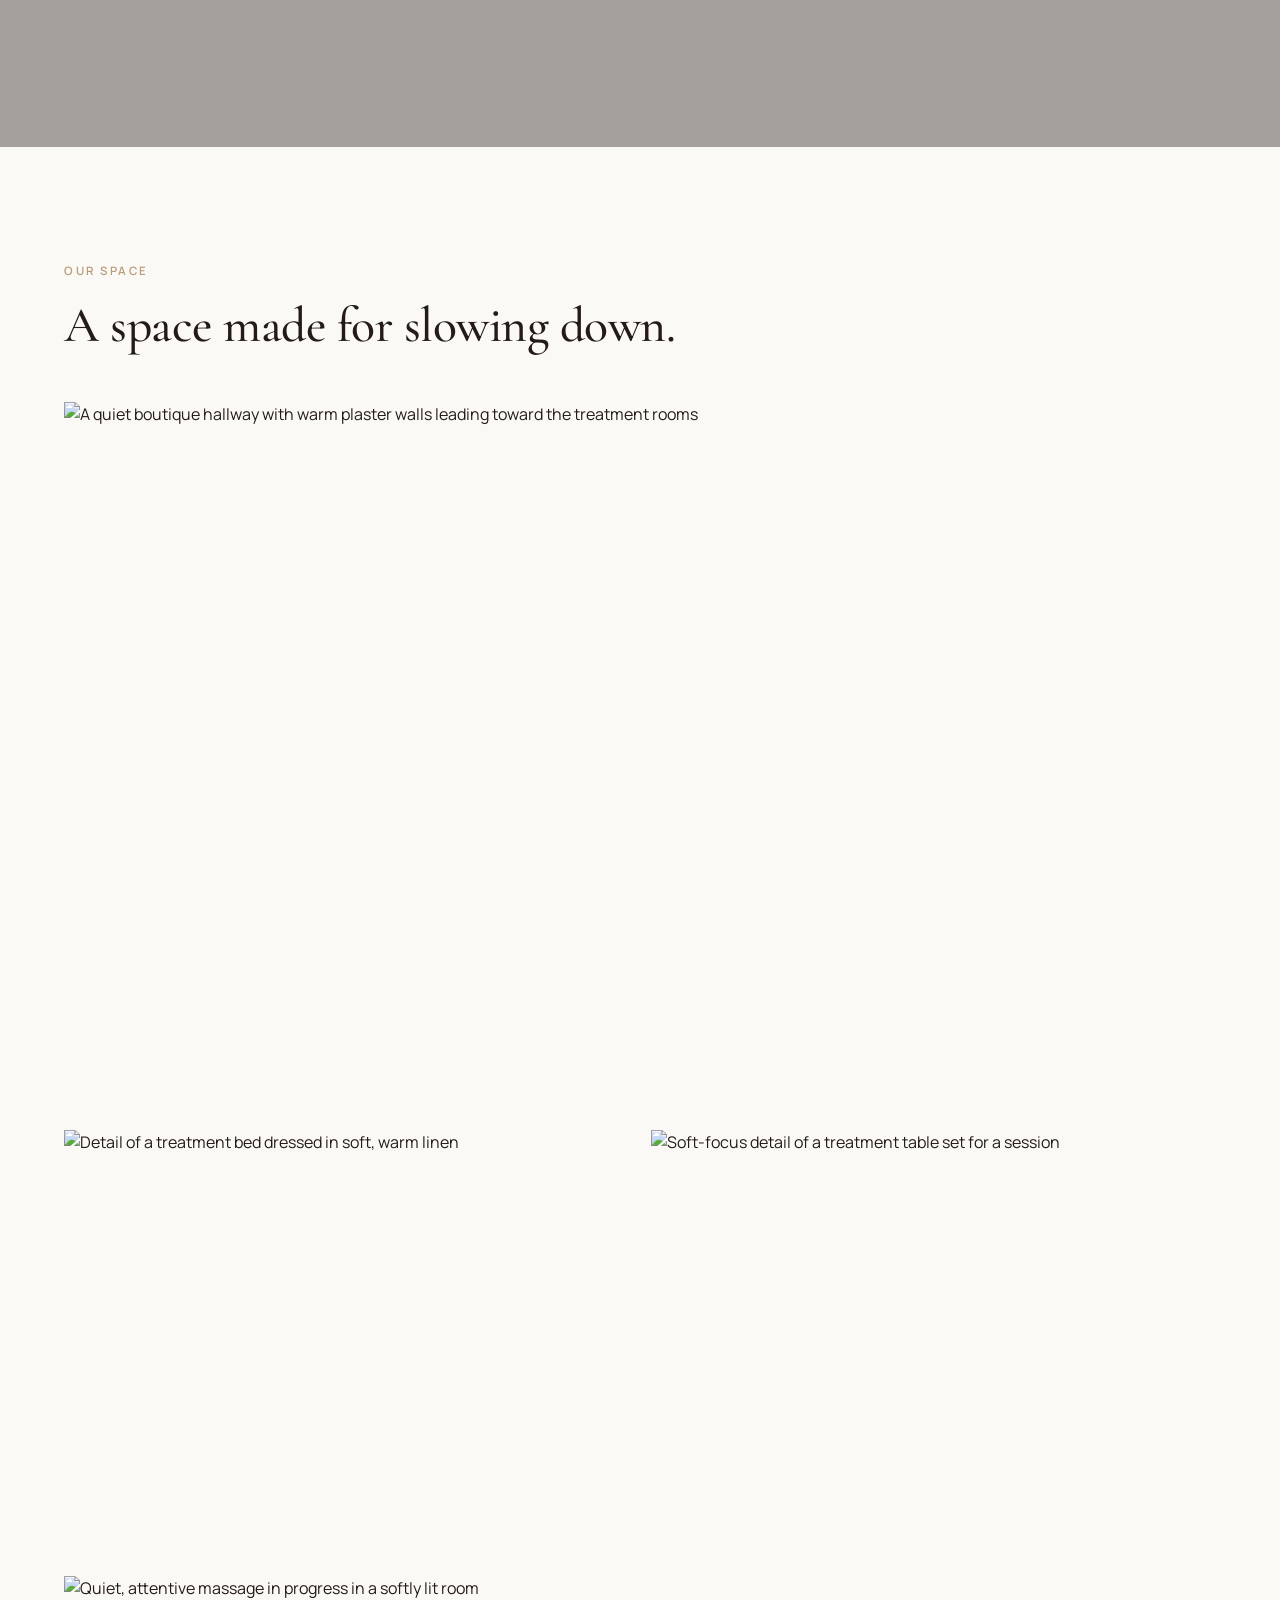
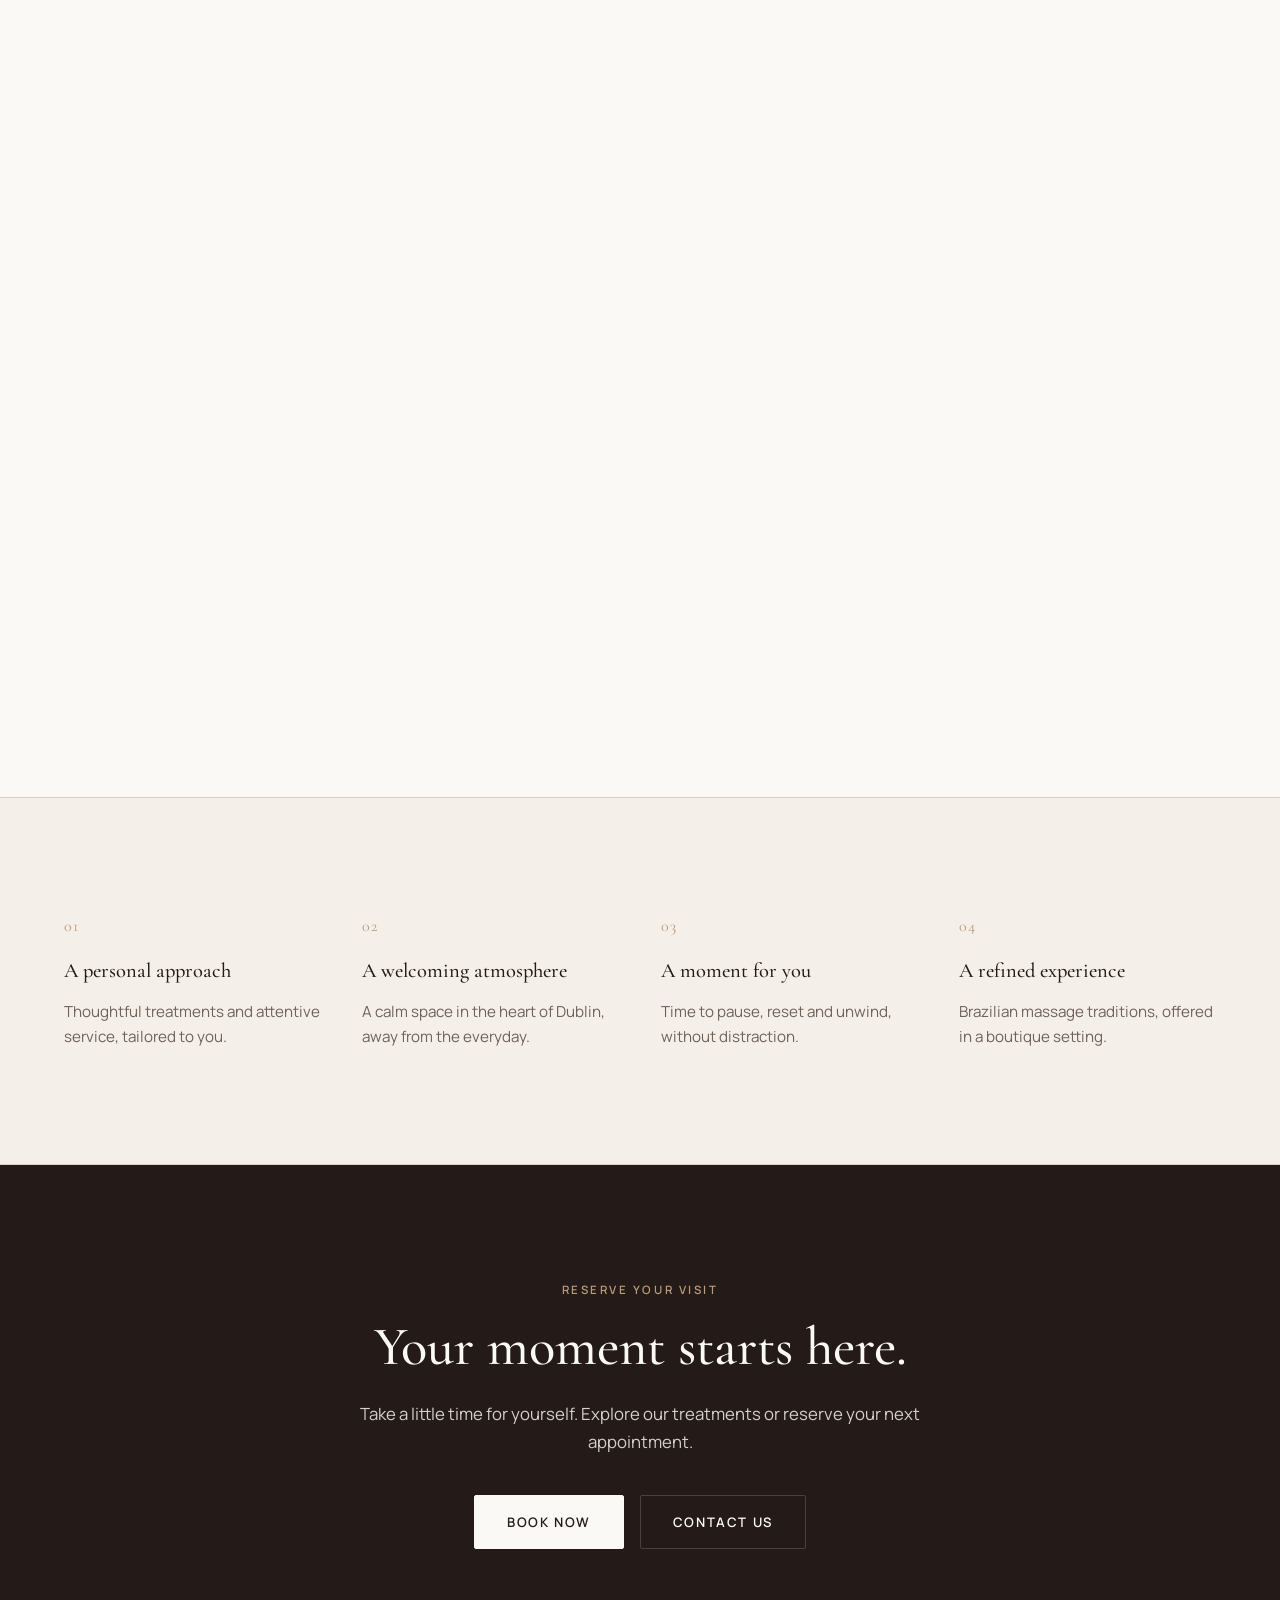
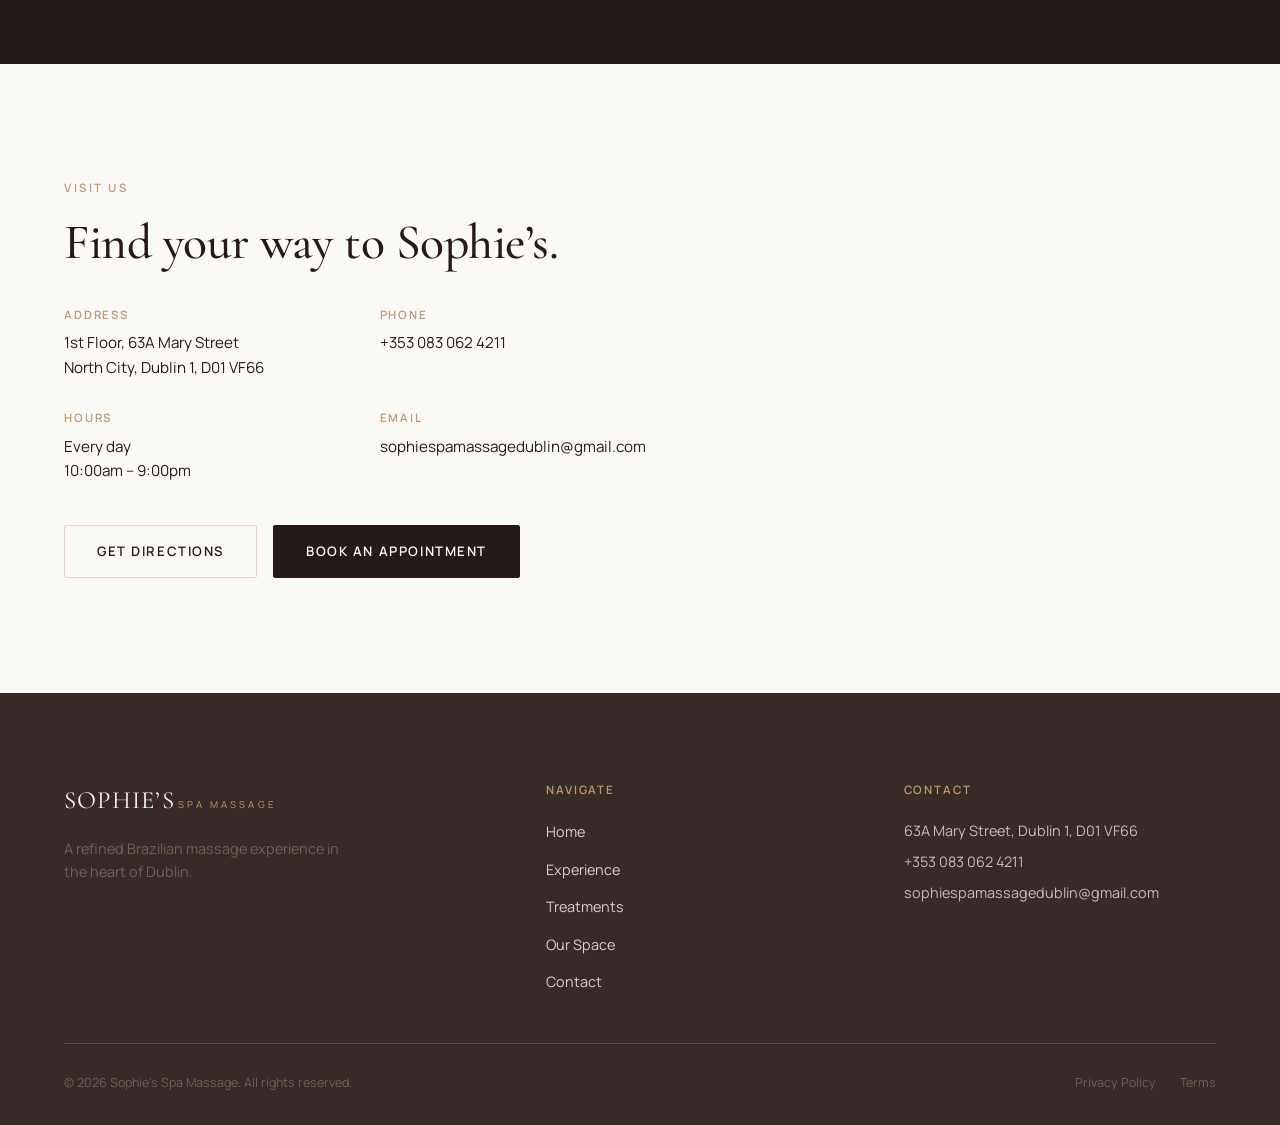
==== commit b965acd2: "Embed live Google Map for the contact section Replace the static map placeholder with a real Google " ====
--- a/index.html
+++ b/index.html
@@ -316,14 +316,16 @@
       </div>
 
       <div class="contact-map reveal-up">
-        <!-- PLACEHOLDER — replace this block with an embedded Google Map (iframe) for 63A Mary St, Dublin 1 -->
-        <div class="map-placeholder">
-          <svg width="40" height="40" viewBox="0 0 24 24" fill="none" aria-hidden="true">
-            <path d="M12 22s7-7.58 7-12.5A7 7 0 0 0 5 9.5C5 14.42 12 22 12 22Z" stroke="currentColor" stroke-width="1.2"/>
-            <circle cx="12" cy="9.5" r="2.5" stroke="currentColor" stroke-width="1.2"/>
-          </svg>
-          <p>Map placeholder<br><span>Embed Google Maps for 63A Mary St, Dublin 1</span></p>
-        </div>
+        <iframe
+          title="Map showing Sophie's Spa Massage location at 63A Mary Street, Dublin 1"
+          src="https://www.google.com/maps?q=63A+Mary+Street,+North+City,+Dublin+1,+D01+VF66,+Ireland&output=embed"
+          width="100%"
+          height="100%"
+          style="border:0"
+          allowfullscreen=""
+          loading="lazy"
+          referrerpolicy="no-referrer-when-downgrade">
+        </iframe>
       </div>
     </div>
   </section>
--- a/style.css
+++ b/style.css
@@ -692,35 +692,16 @@
   gap: 1rem;
   flex-wrap: wrap;
 }
-.contact-map img {
+.contact-map {
+  min-height: 320px;
+}
+.contact-map img,
+.contact-map iframe {
   width: 100%;
   height: 100%;
   min-height: 320px;
   object-fit: cover;
-}
-.map-placeholder {
-  width: 100%;
-  height: 100%;
-  min-height: 320px;
-  background: var(--color-ivory);
-  border: 1px solid var(--color-line);
-  display: flex;
-  flex-direction: column;
-  align-items: center;
-  justify-content: center;
-  gap: 1rem;
-  color: var(--color-taupe);
-  text-align: center;
-  padding: 2rem;
-}
-.map-placeholder p {
-  font-size: 0.85rem;
-  line-height: 1.6;
-}
-.map-placeholder span {
-  font-size: 0.75rem;
-  color: var(--color-champagne);
-  letter-spacing: 0.04em;
+  filter: grayscale(0.15) contrast(1.02);
 }
 
 /* ==========================================================================
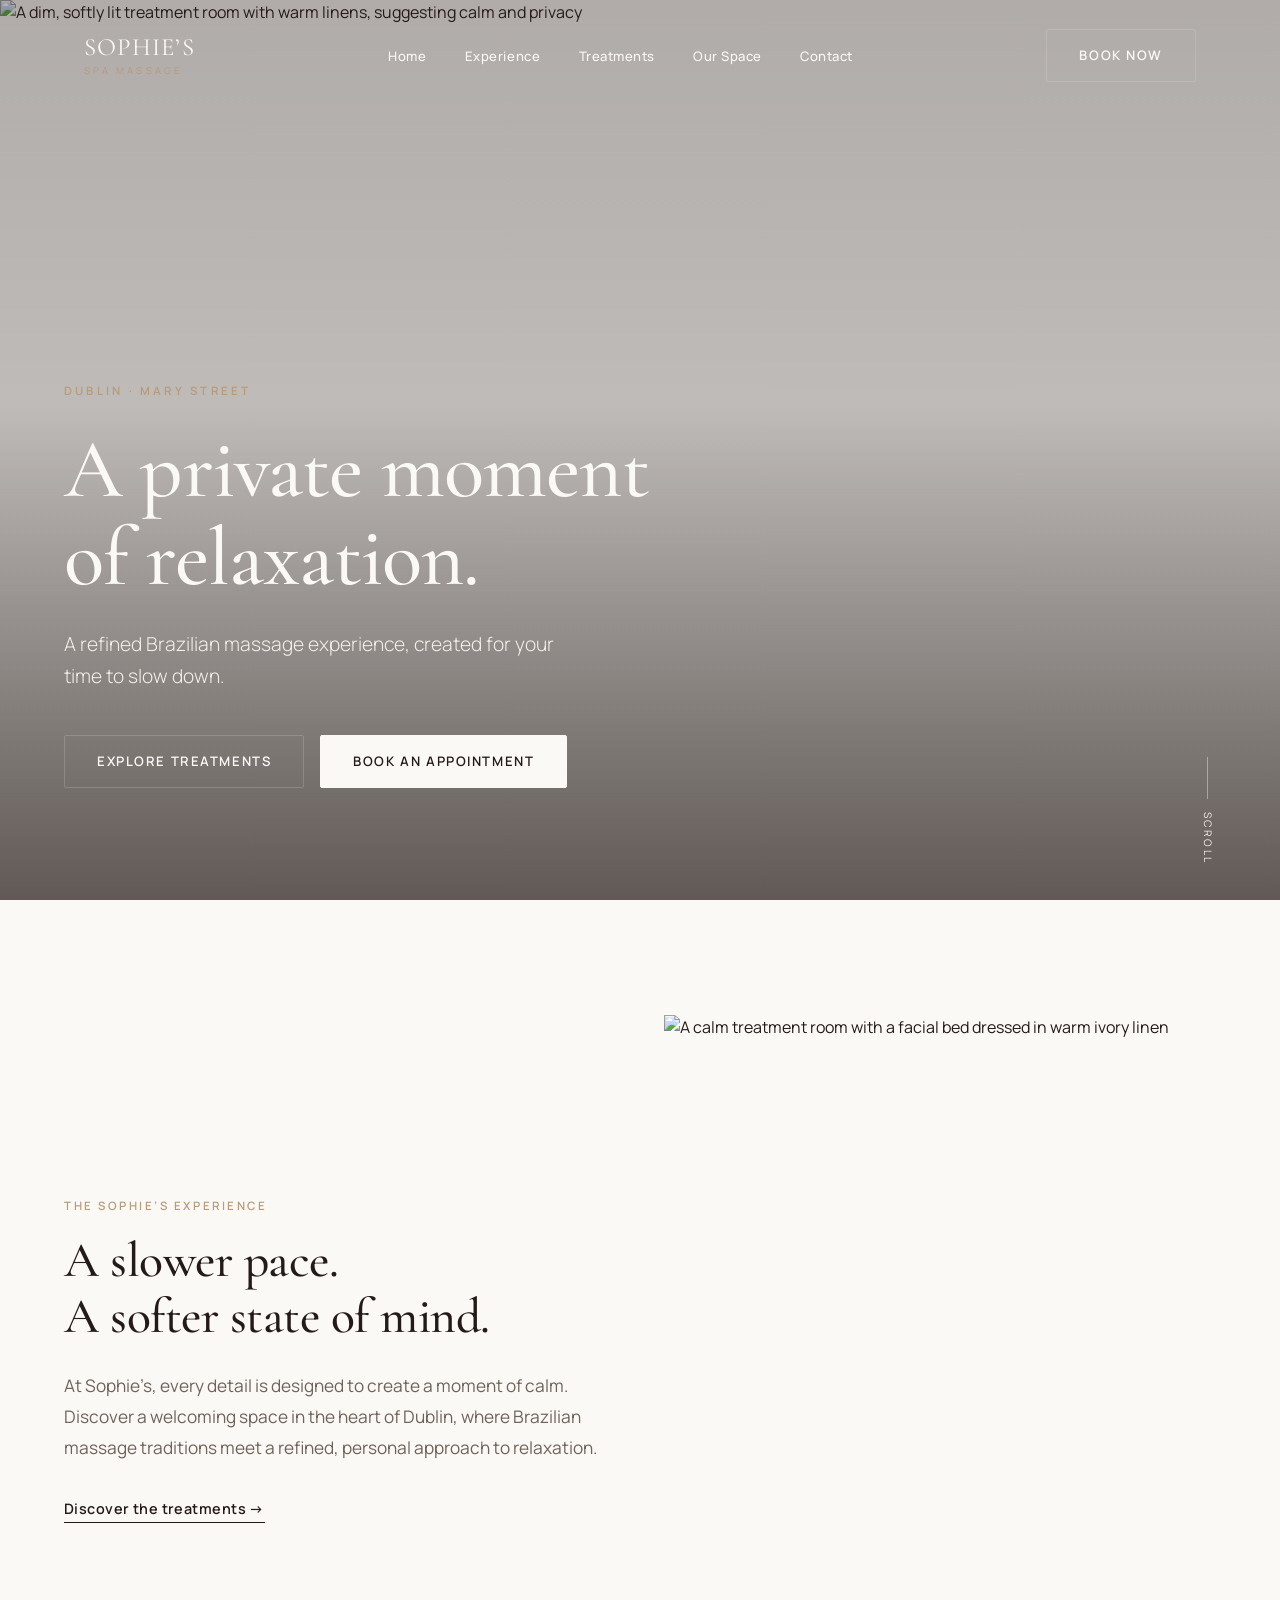
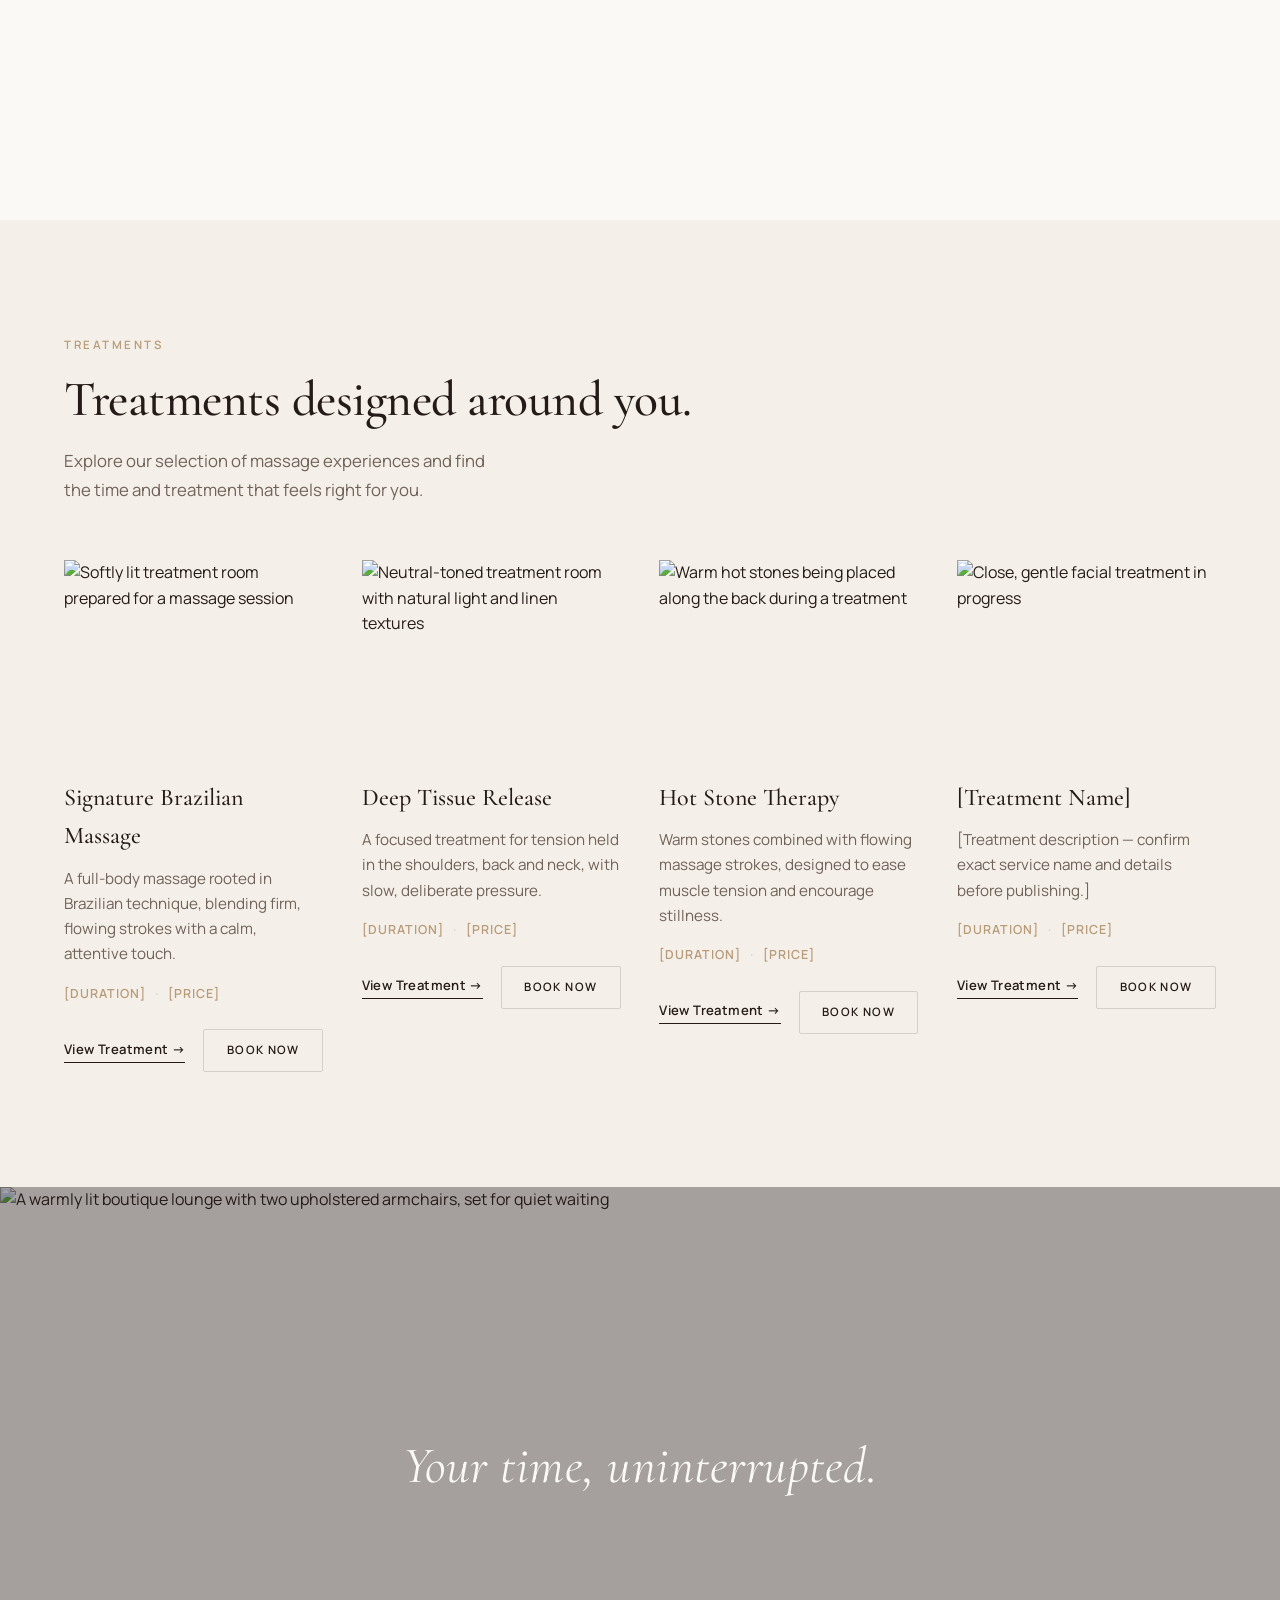
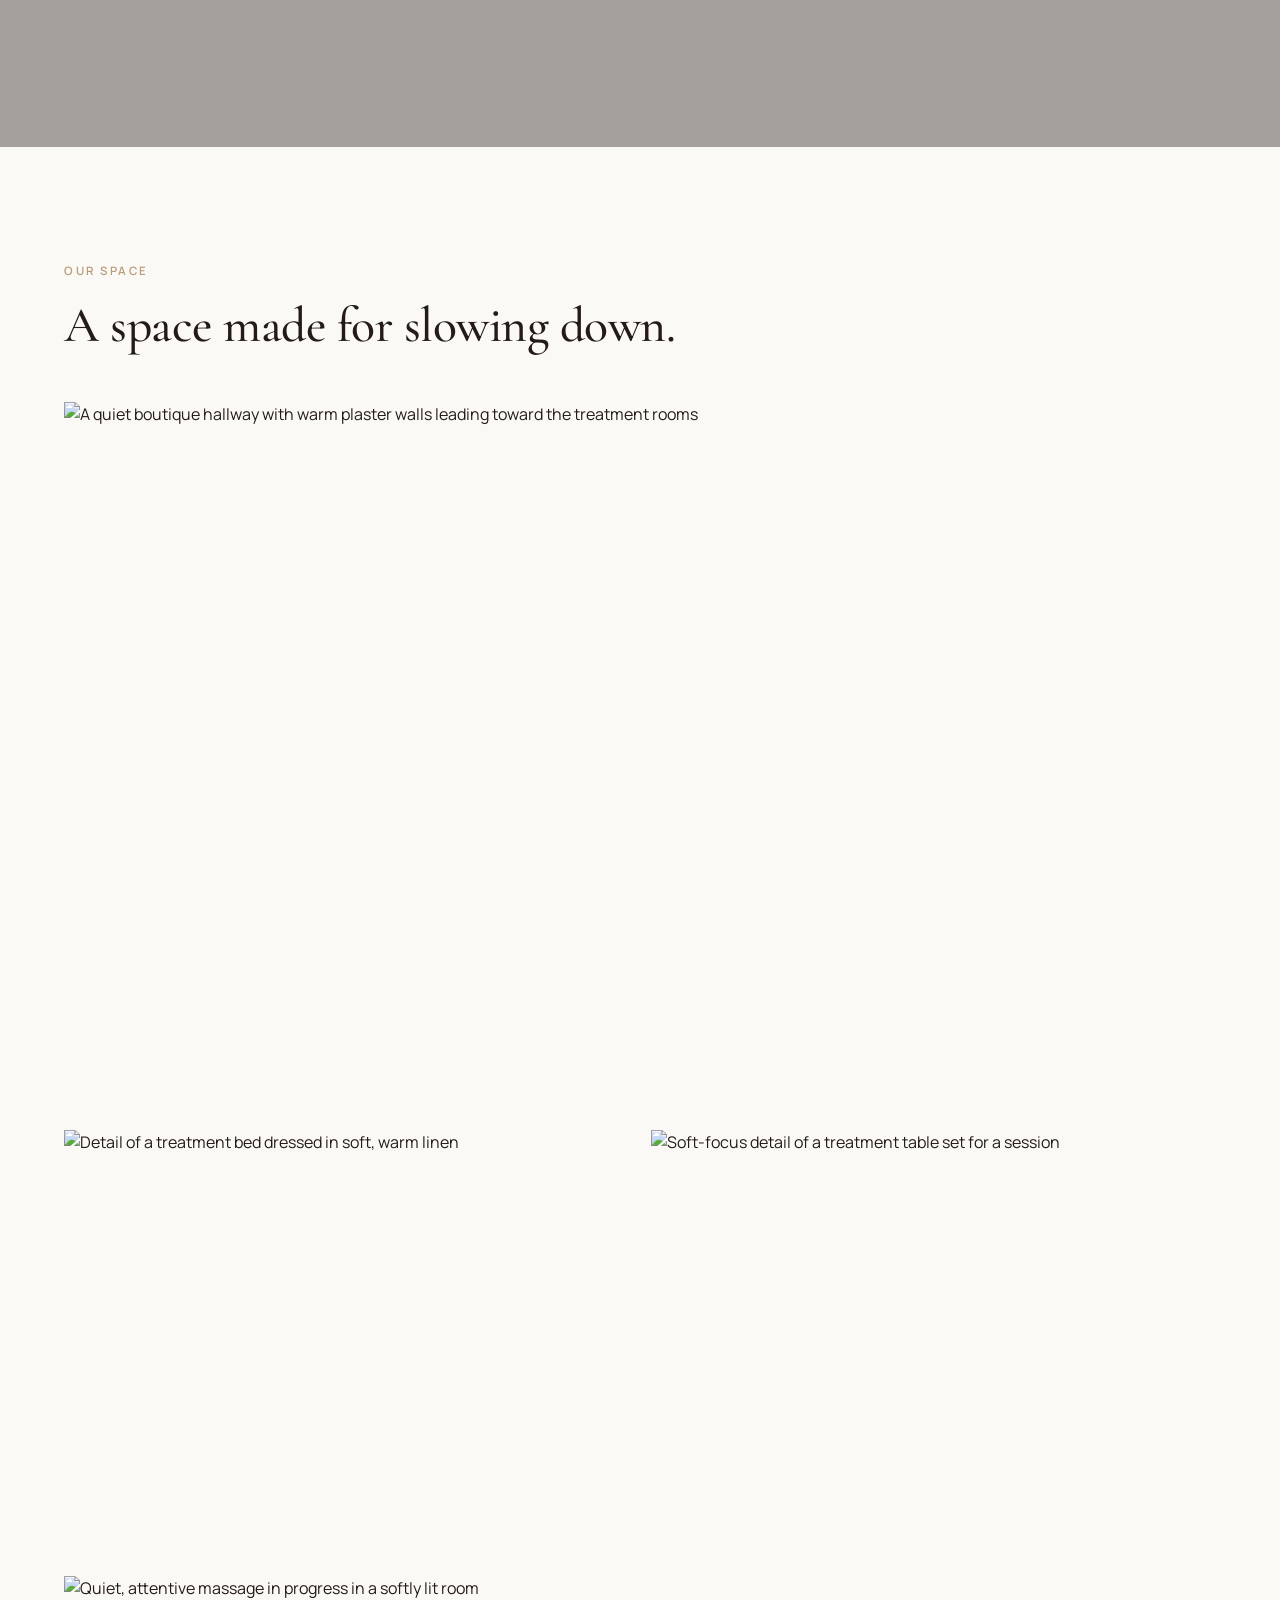
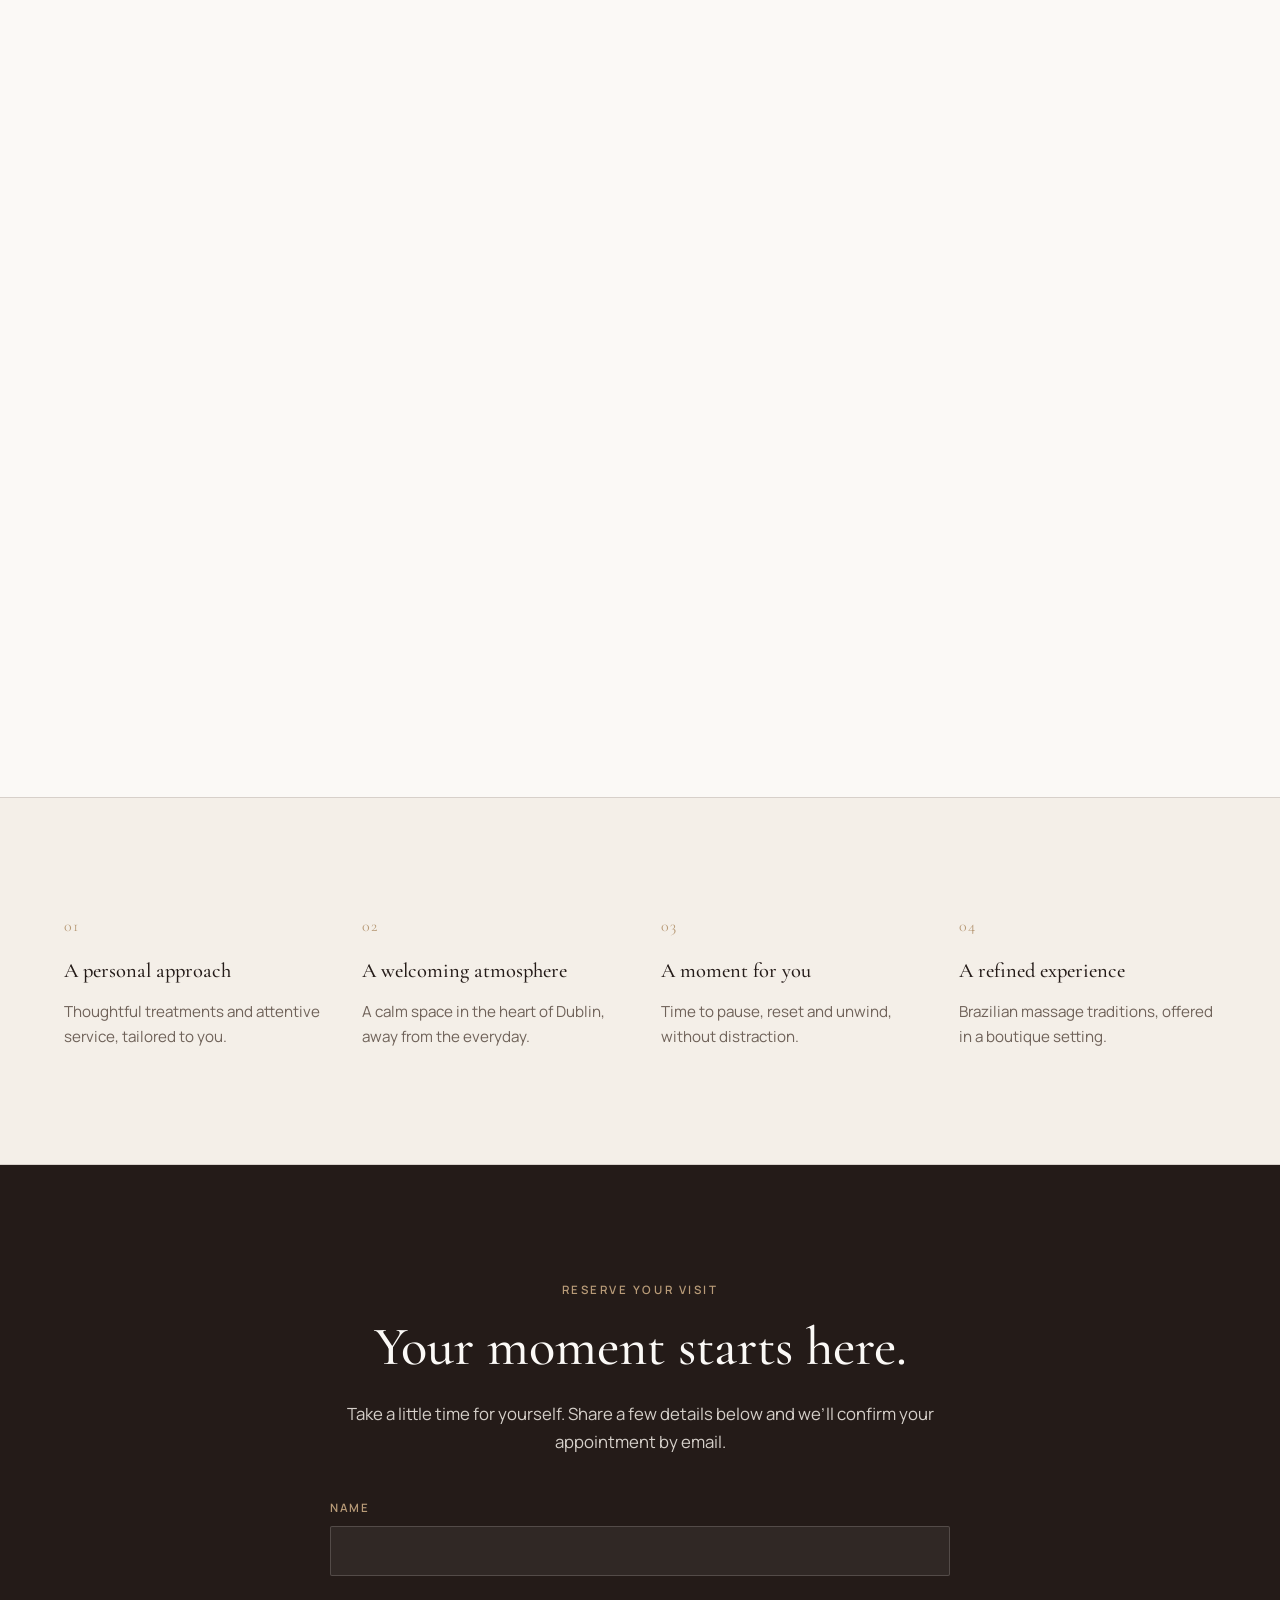
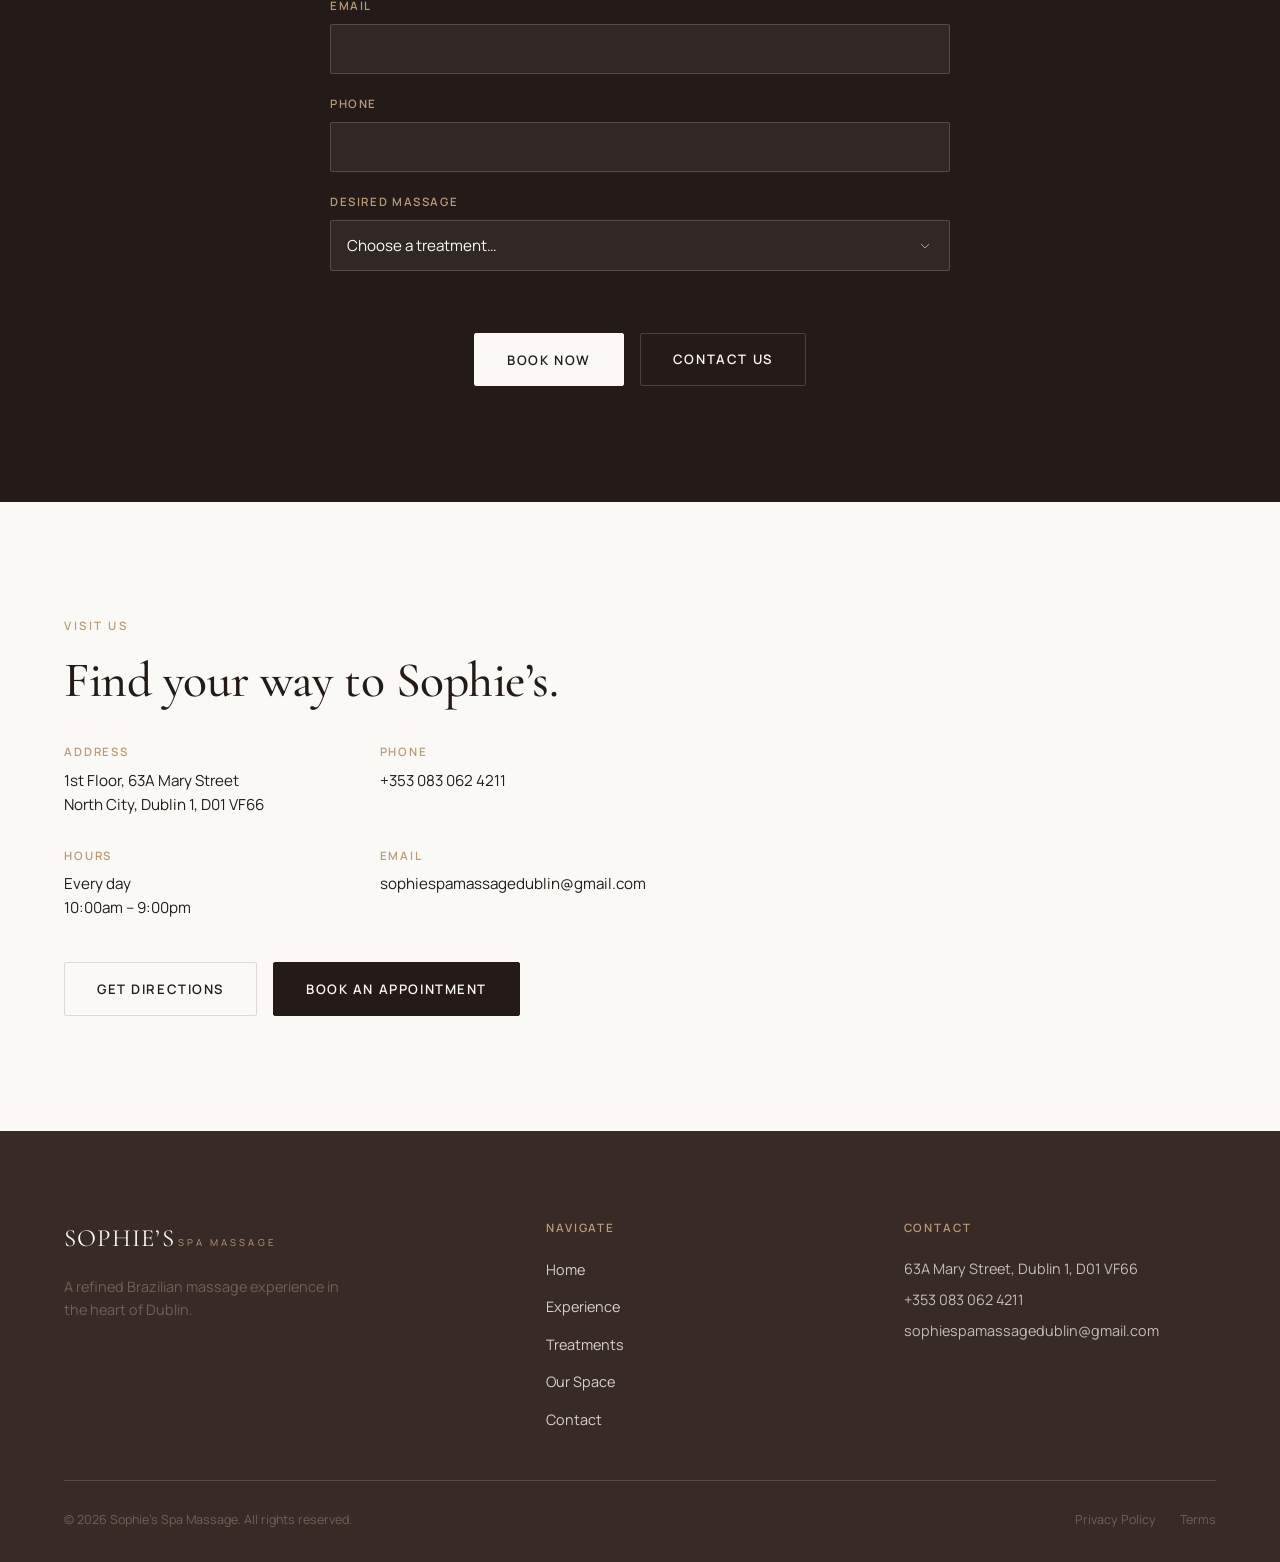
==== commit 52fbed0d: "Add booking form to the Book Now section Collects name, email, phone and desired treatment. On submi" ====
--- a/index.html
+++ b/index.html
@@ -136,7 +136,7 @@
             <span>[Price]</span>
           </div>
           <div class="treatment-actions">
-            <a href="#" class="text-link small">View Treatment &rarr;</a>
+            <a href="treatments/signature-brazilian-massage.html" target="_blank" rel="noopener" class="text-link small">View Treatment &rarr;</a>
             <a href="#booking" class="btn btn-line small">Book Now</a>
           </div>
         </div>
@@ -156,7 +156,7 @@
             <span>[Price]</span>
           </div>
           <div class="treatment-actions">
-            <a href="#" class="text-link small">View Treatment &rarr;</a>
+            <a href="treatments/deep-tissue-release.html" target="_blank" rel="noopener" class="text-link small">View Treatment &rarr;</a>
             <a href="#booking" class="btn btn-line small">Book Now</a>
           </div>
         </div>
@@ -176,7 +176,7 @@
             <span>[Price]</span>
           </div>
           <div class="treatment-actions">
-            <a href="#" class="text-link small">View Treatment &rarr;</a>
+            <a href="treatments/hot-stone-therapy.html" target="_blank" rel="noopener" class="text-link small">View Treatment &rarr;</a>
             <a href="#booking" class="btn btn-line small">Book Now</a>
           </div>
         </div>
@@ -196,7 +196,7 @@
             <span>[Price]</span>
           </div>
           <div class="treatment-actions">
-            <a href="#" class="text-link small">View Treatment &rarr;</a>
+            <a href="treatments/treatment-placeholder.html" target="_blank" rel="noopener" class="text-link small">View Treatment &rarr;</a>
             <a href="#booking" class="btn btn-line small">Book Now</a>
           </div>
         </div>
@@ -274,11 +274,39 @@
     <div class="booking-inner reveal-up">
       <p class="section-label light">RESERVE YOUR VISIT</p>
       <h2 class="booking-title">Your moment starts here.</h2>
-      <p class="booking-copy">Take a little time for yourself. Explore our treatments or reserve your next appointment.</p>
-      <div class="booking-actions">
-        <a href="#" class="btn btn-solid-light">Book Now</a>
-        <a href="#contact" class="btn btn-outline-light">Contact Us</a>
-      </div>
+      <p class="booking-copy">Take a little time for yourself. Share a few details below and we&rsquo;ll confirm your appointment by email.</p>
+
+      <form class="booking-form" id="booking-form" novalidate>
+        <div class="form-row">
+          <label for="booking-name">Name</label>
+          <input type="text" id="booking-name" name="name" autocomplete="name" required>
+        </div>
+        <div class="form-row">
+          <label for="booking-email">Email</label>
+          <input type="email" id="booking-email" name="email" autocomplete="email" required>
+        </div>
+        <div class="form-row">
+          <label for="booking-phone">Phone</label>
+          <input type="tel" id="booking-phone" name="phone" autocomplete="tel" required>
+        </div>
+        <div class="form-row">
+          <label for="booking-treatment">Desired Massage</label>
+          <select id="booking-treatment" name="treatment" required>
+            <option value="" disabled selected>Choose a treatment&hellip;</option>
+            <option value="Signature Brazilian Massage">Signature Brazilian Massage</option>
+            <option value="Deep Tissue Release">Deep Tissue Release</option>
+            <option value="Hot Stone Therapy">Hot Stone Therapy</option>
+            <option value="Not sure yet">Not sure yet &mdash; help me choose</option>
+          </select>
+        </div>
+
+        <p class="form-note" id="booking-form-note" role="status" aria-live="polite"></p>
+
+        <div class="booking-actions">
+          <button type="submit" class="btn btn-solid-light">Book Now</button>
+          <a href="#contact" class="btn btn-outline-light">Contact Us</a>
+        </div>
+      </form>
     </div>
   </section>
 
--- a/style.css
+++ b/style.css
@@ -645,8 +645,61 @@
   font-size: 1.05rem;
   line-height: 1.7;
 }
+.booking-form {
+  margin-top: 2.6rem;
+  text-align: left;
+}
+.form-row {
+  margin-bottom: 1.3rem;
+}
+.form-row label {
+  display: block;
+  font-size: 0.72rem;
+  font-weight: 600;
+  letter-spacing: 0.14em;
+  text-transform: uppercase;
+  color: var(--color-champagne);
+  margin-bottom: 0.55rem;
+}
+.form-row input,
+.form-row select {
+  width: 100%;
+  padding: 0.85rem 1rem;
+  font-family: var(--font-body);
+  font-size: 0.95rem;
+  color: var(--color-warm-white);
+  background: rgba(251, 249, 246, 0.06);
+  border: 1px solid var(--color-ivory-line);
+  border-radius: 2px;
+  transition: border-color var(--t-fast) var(--ease), background var(--t-fast) var(--ease);
+}
+.form-row select {
+  appearance: none;
+  background-image: url("data:image/svg+xml,%3Csvg xmlns='http://www.w3.org/2000/svg' viewBox='0 0 24 24' fill='none' stroke='%23B89B78' stroke-width='1.5'%3E%3Cpath d='M6 9l6 6 6-6'/%3E%3C/svg%3E");
+  background-repeat: no-repeat;
+  background-position: right 1rem center;
+  background-size: 16px;
+  padding-right: 2.6rem;
+}
+.form-row select option {
+  color: var(--color-espresso);
+  background: var(--color-warm-white);
+}
+.form-row input::placeholder { color: var(--color-taupe); }
+.form-row input:focus,
+.form-row select:focus {
+  outline: none;
+  border-color: var(--color-champagne);
+  background: rgba(251, 249, 246, 0.1);
+}
+.form-note {
+  min-height: 1.4rem;
+  font-size: 0.85rem;
+  color: var(--color-champagne);
+  margin-bottom: 0.4rem;
+}
 .booking-actions {
-  margin-top: 2.4rem;
+  margin-top: 1.2rem;
   display: flex;
   gap: 1rem;
   justify-content: center;
@@ -797,3 +850,75 @@
   .space-gallery { grid-template-columns: 1fr 1fr; gap: 0.9rem; }
   .contact-details { grid-template-columns: 1fr; }
 }
+
+/* ==========================================================================
+   TREATMENT DETAIL PAGE
+   ========================================================================== */
+.detail-hero {
+  position: relative;
+  height: clamp(280px, 44vw, 460px);
+  overflow: hidden;
+}
+.detail-hero img {
+  width: 100%;
+  height: 100%;
+  object-fit: cover;
+}
+.detail-hero-overlay {
+  position: absolute;
+  inset: 0;
+  background: linear-gradient(180deg, rgba(36,27,24,0.15) 0%, rgba(36,27,24,0.55) 100%);
+}
+.detail-hero-caption {
+  position: absolute;
+  left: var(--edge);
+  bottom: 2rem;
+  right: var(--edge);
+  color: var(--color-warm-white);
+}
+.detail-back {
+  display: inline-flex;
+  align-items: center;
+  gap: 0.5rem;
+  font-size: 0.78rem;
+  font-weight: 600;
+  letter-spacing: 0.08em;
+  text-transform: uppercase;
+  color: var(--color-champagne);
+  margin-bottom: 1rem;
+}
+.detail-back:hover { color: var(--color-warm-white); }
+.detail-title {
+  font-size: clamp(2rem, 5vw, 3rem);
+  color: var(--color-warm-white);
+}
+
+.detail-body {
+  max-width: 760px;
+  margin: 0 auto;
+  padding: var(--section-pad) var(--edge);
+}
+.detail-meta {
+  display: flex;
+  gap: 0.6rem;
+  align-items: center;
+  font-size: 0.78rem;
+  letter-spacing: 0.08em;
+  text-transform: uppercase;
+  color: var(--color-champagne);
+  font-weight: 600;
+  margin-bottom: 2rem;
+}
+.detail-meta .dot { color: var(--color-line); }
+.detail-summary {
+  font-size: 1.15rem;
+  color: var(--color-taupe);
+  line-height: 1.8;
+  margin-bottom: 1.4rem;
+}
+.detail-summary:last-of-type { margin-bottom: 2.6rem; }
+.detail-actions {
+  display: flex;
+  gap: 1rem;
+  flex-wrap: wrap;
+}
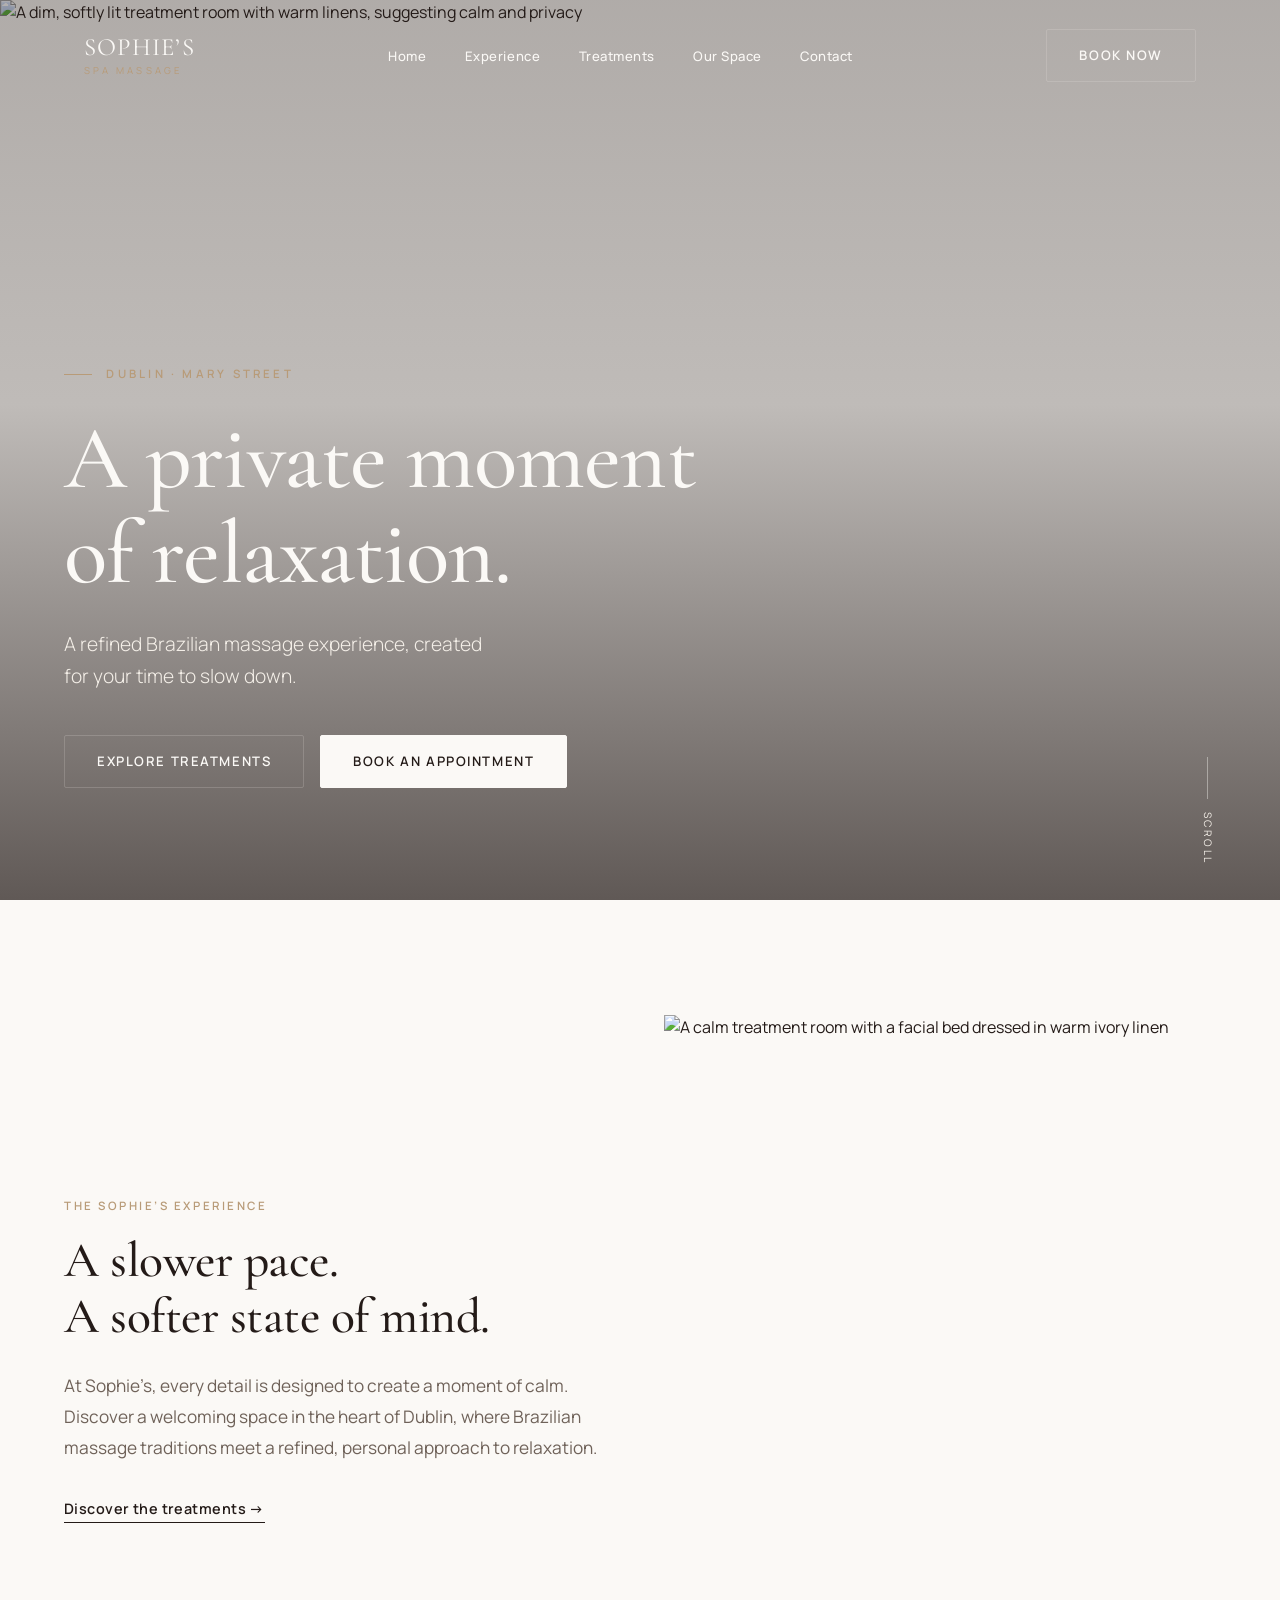
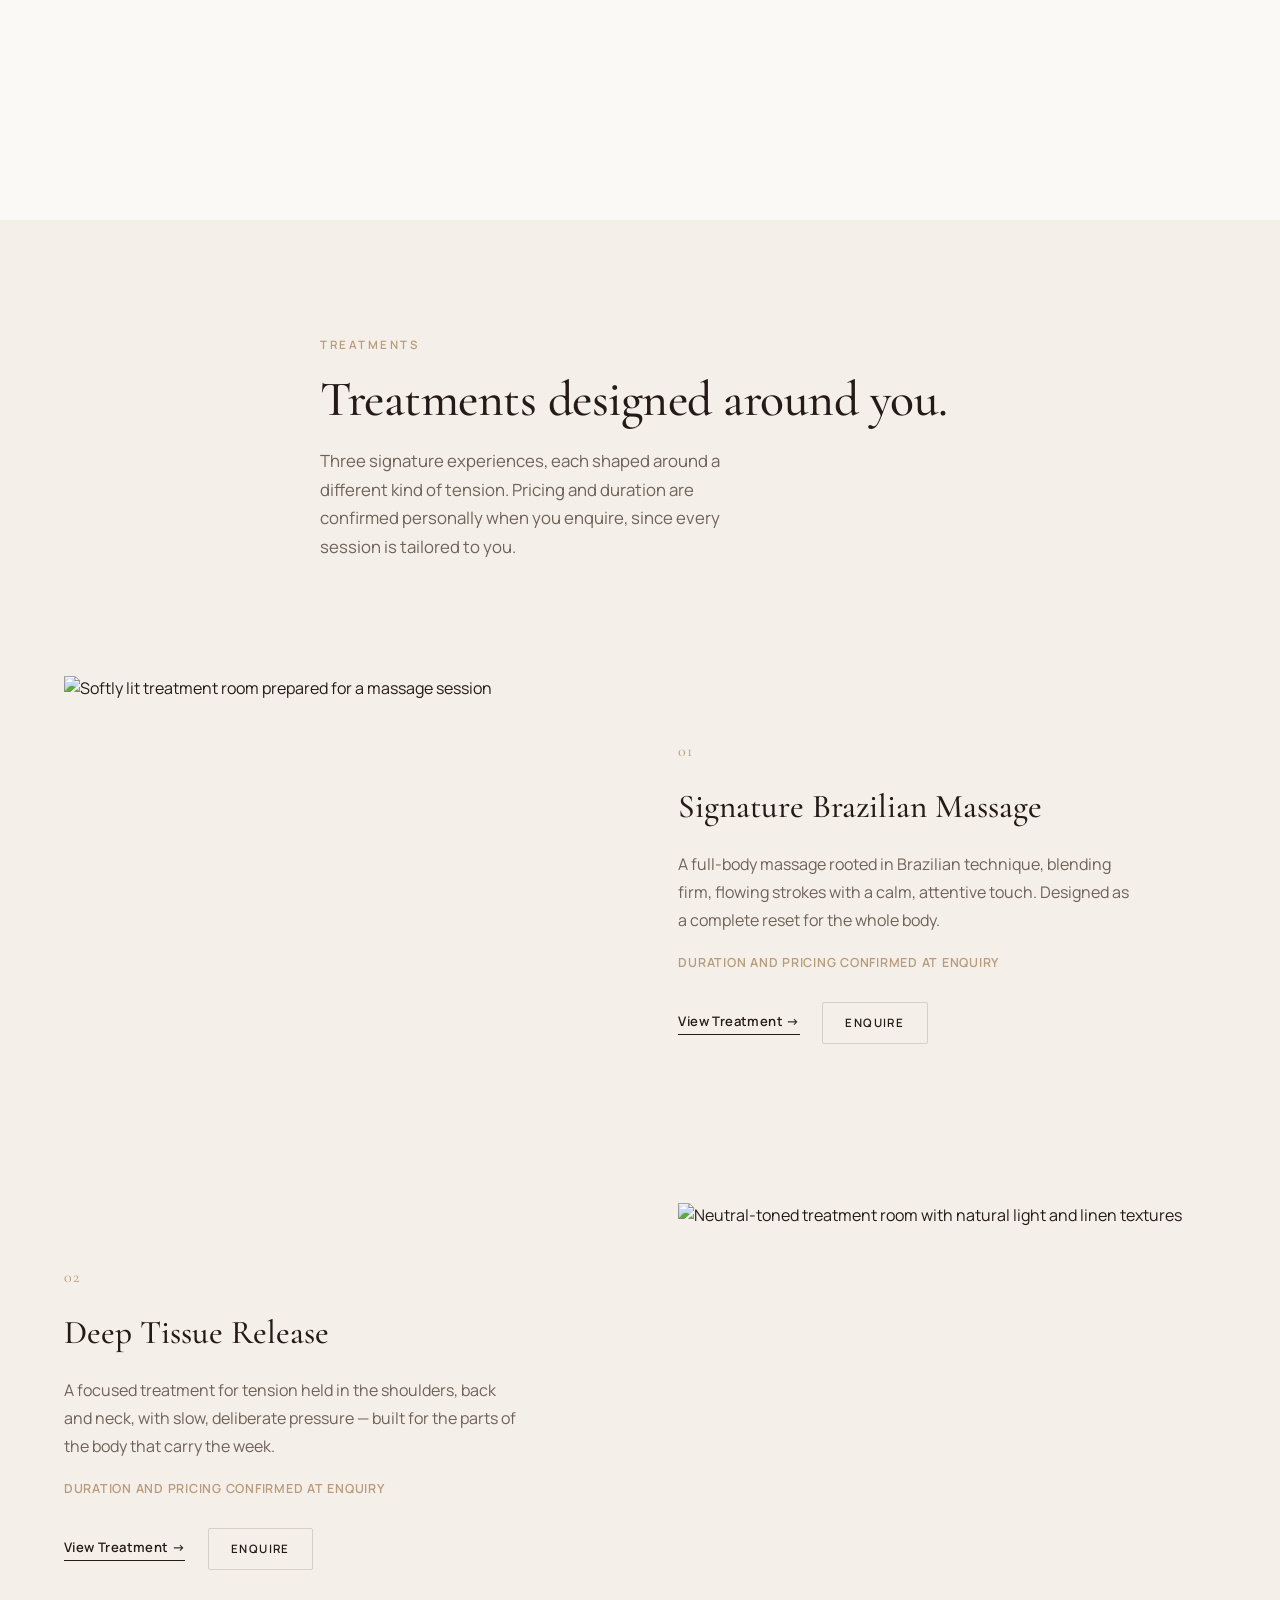
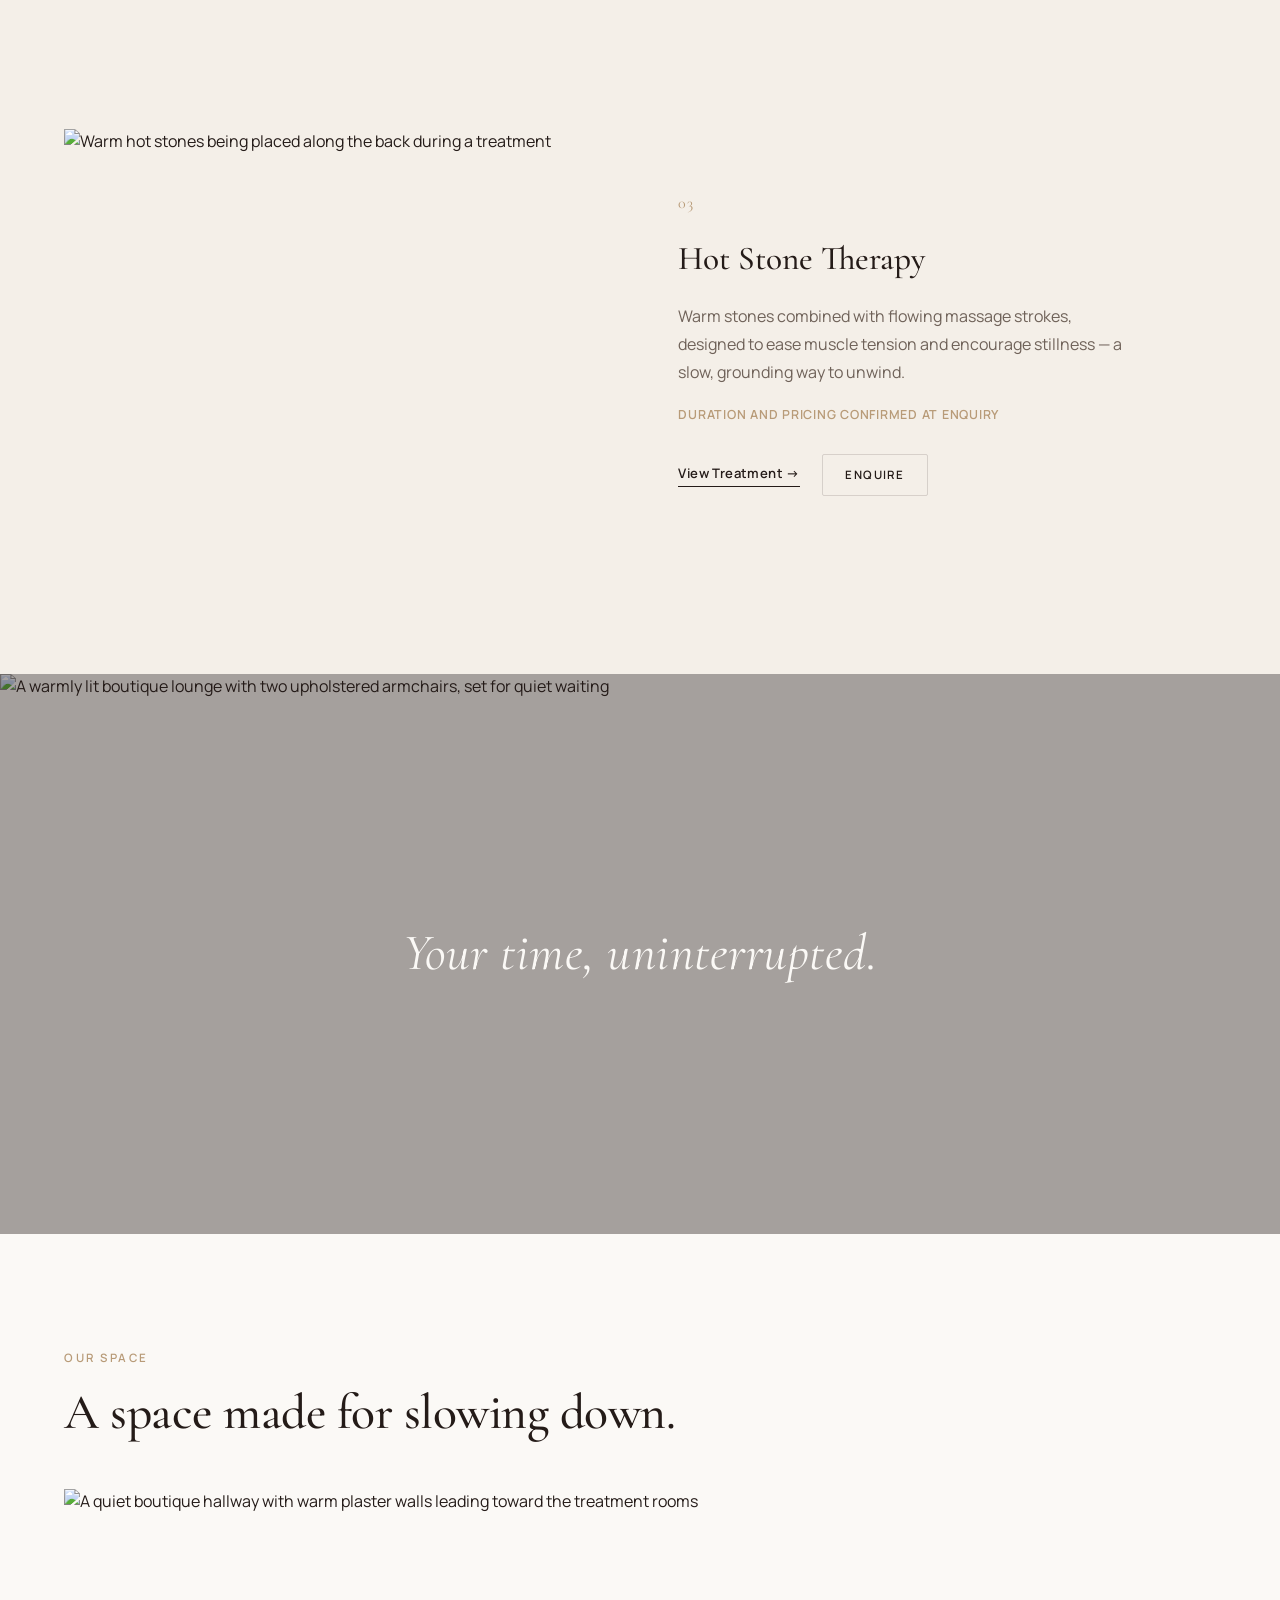
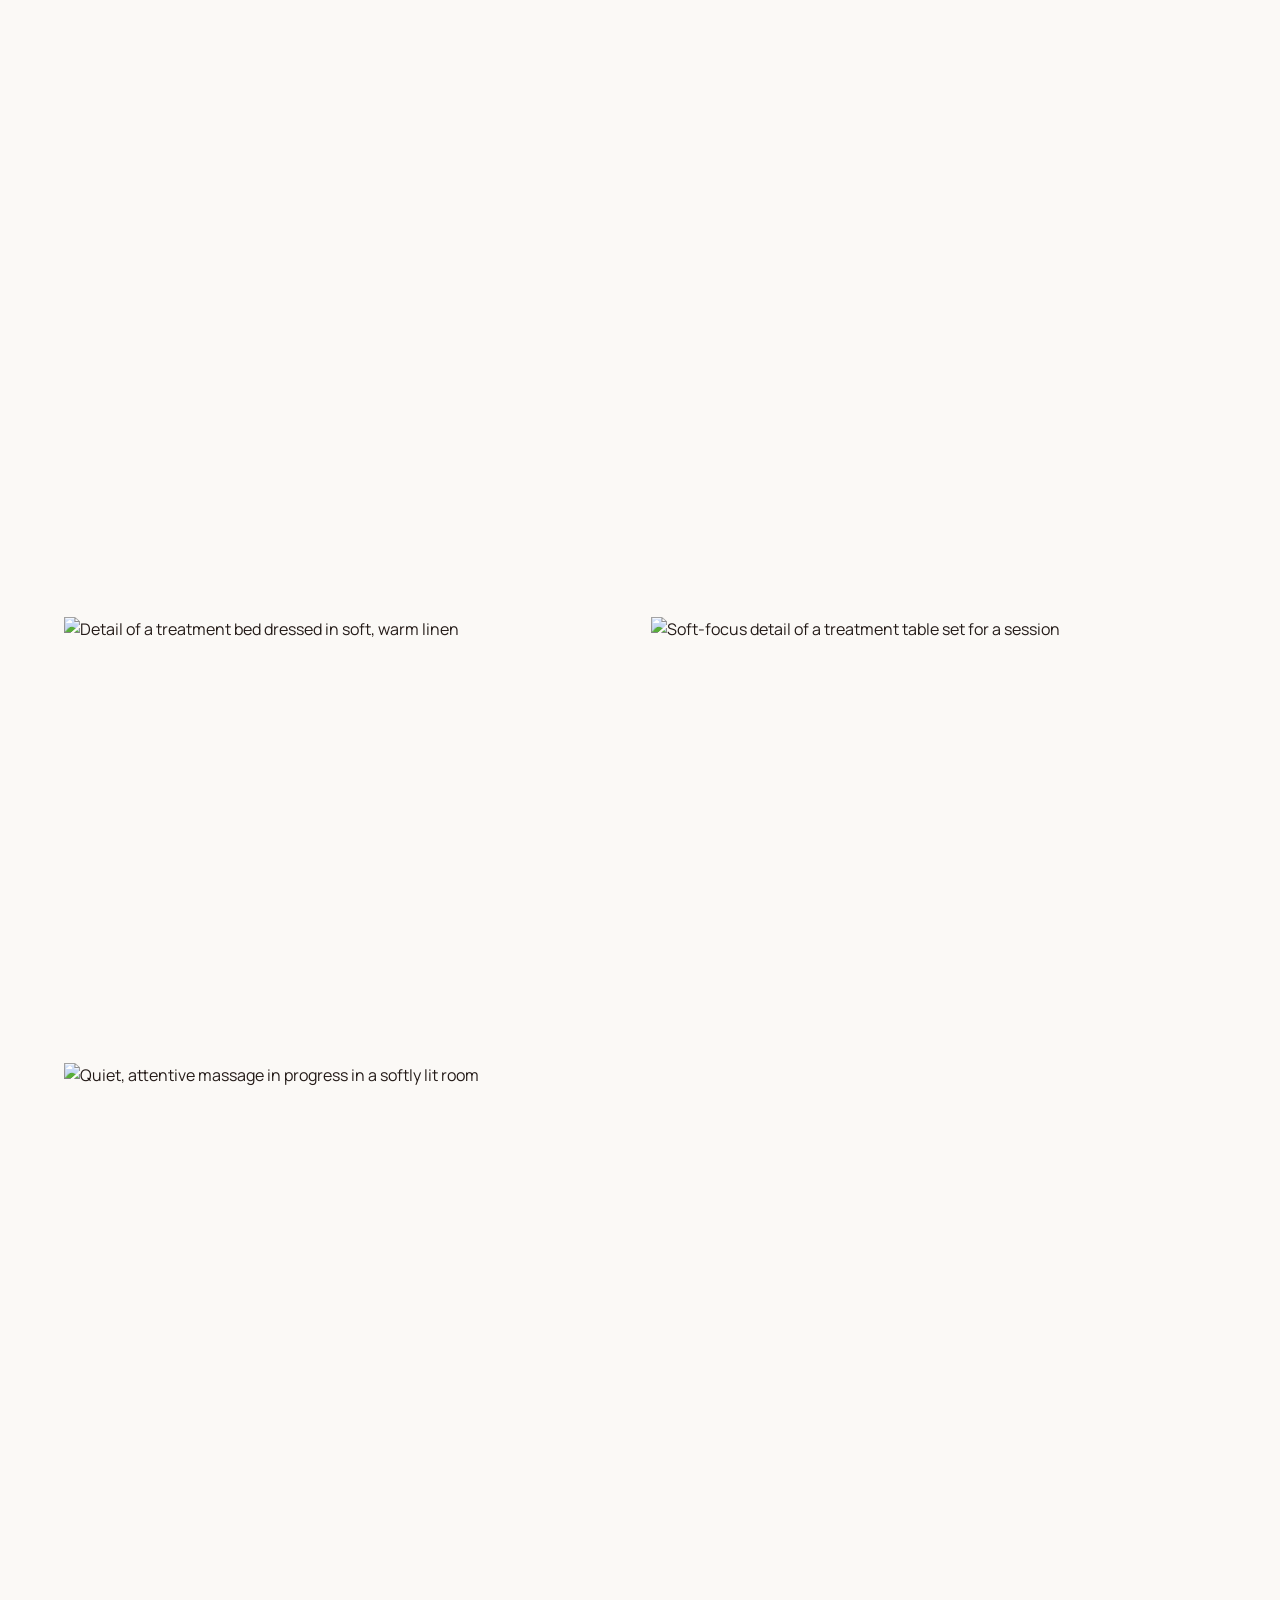
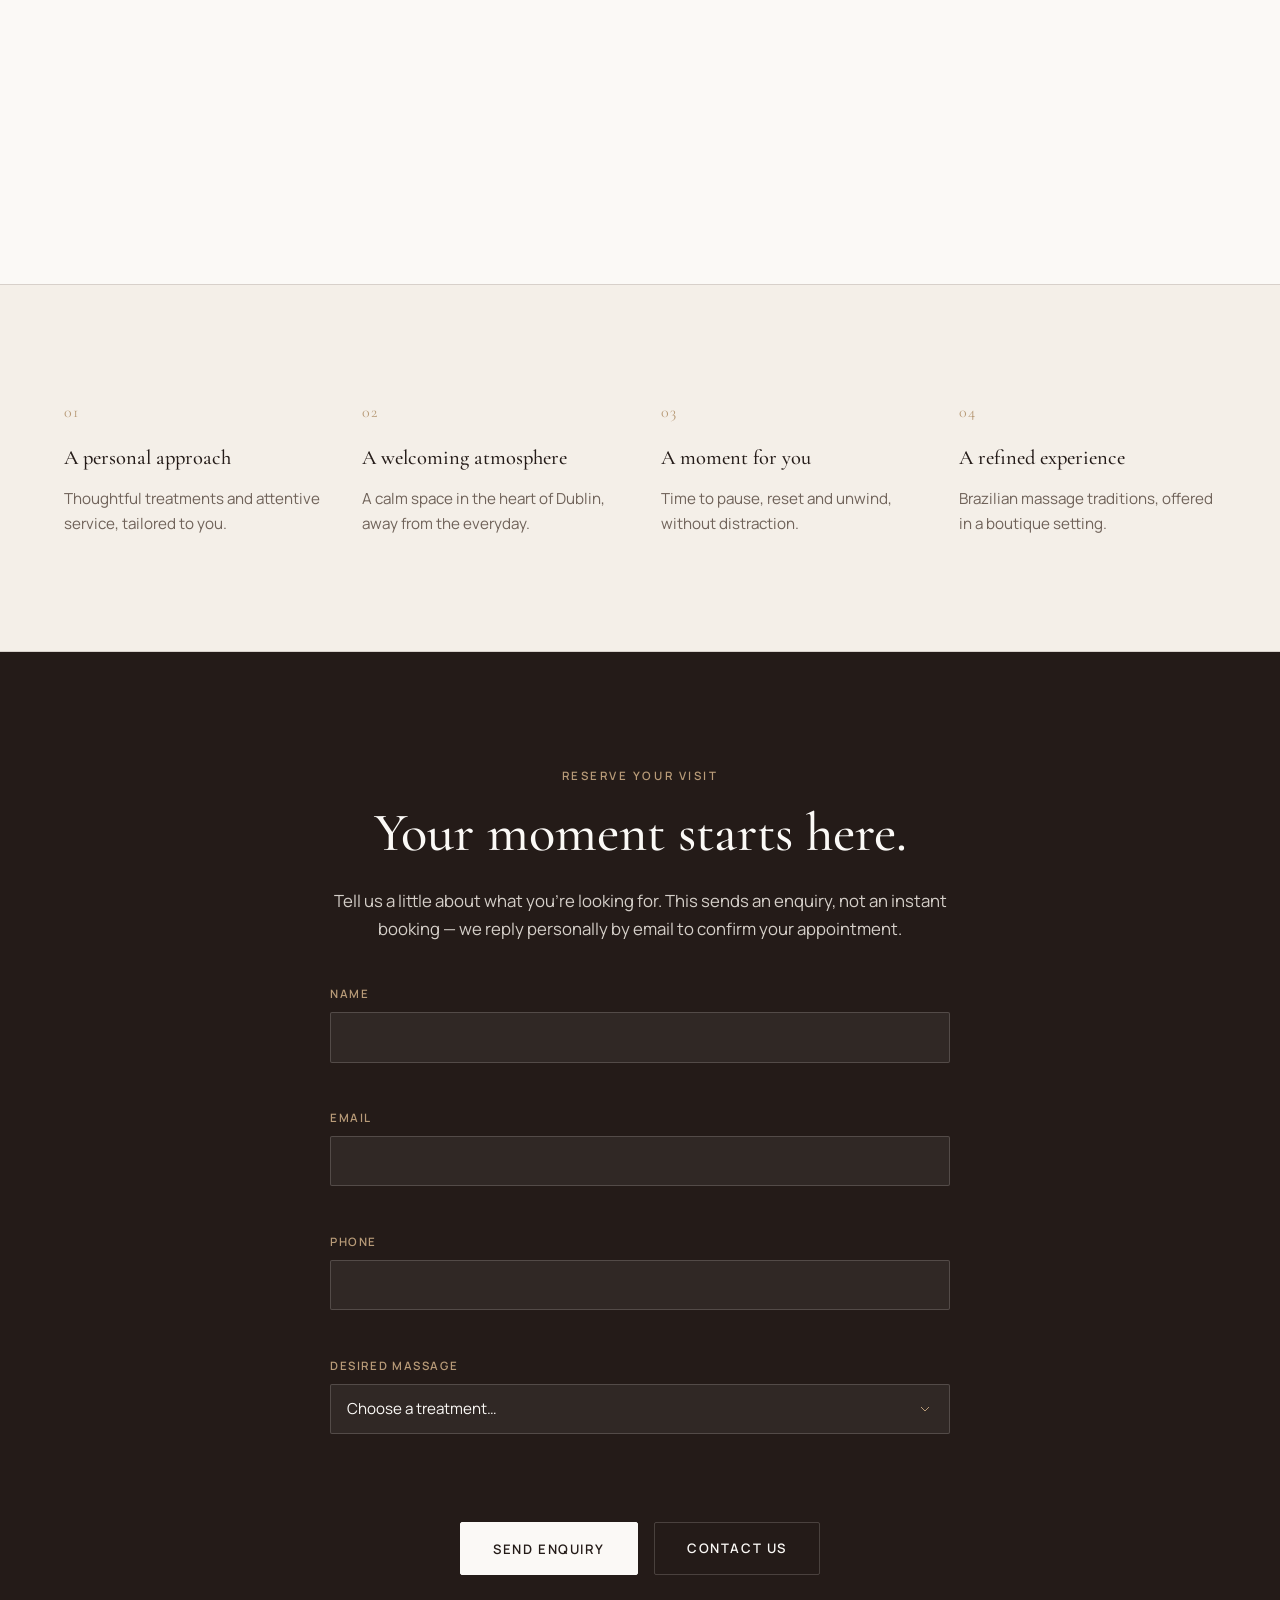
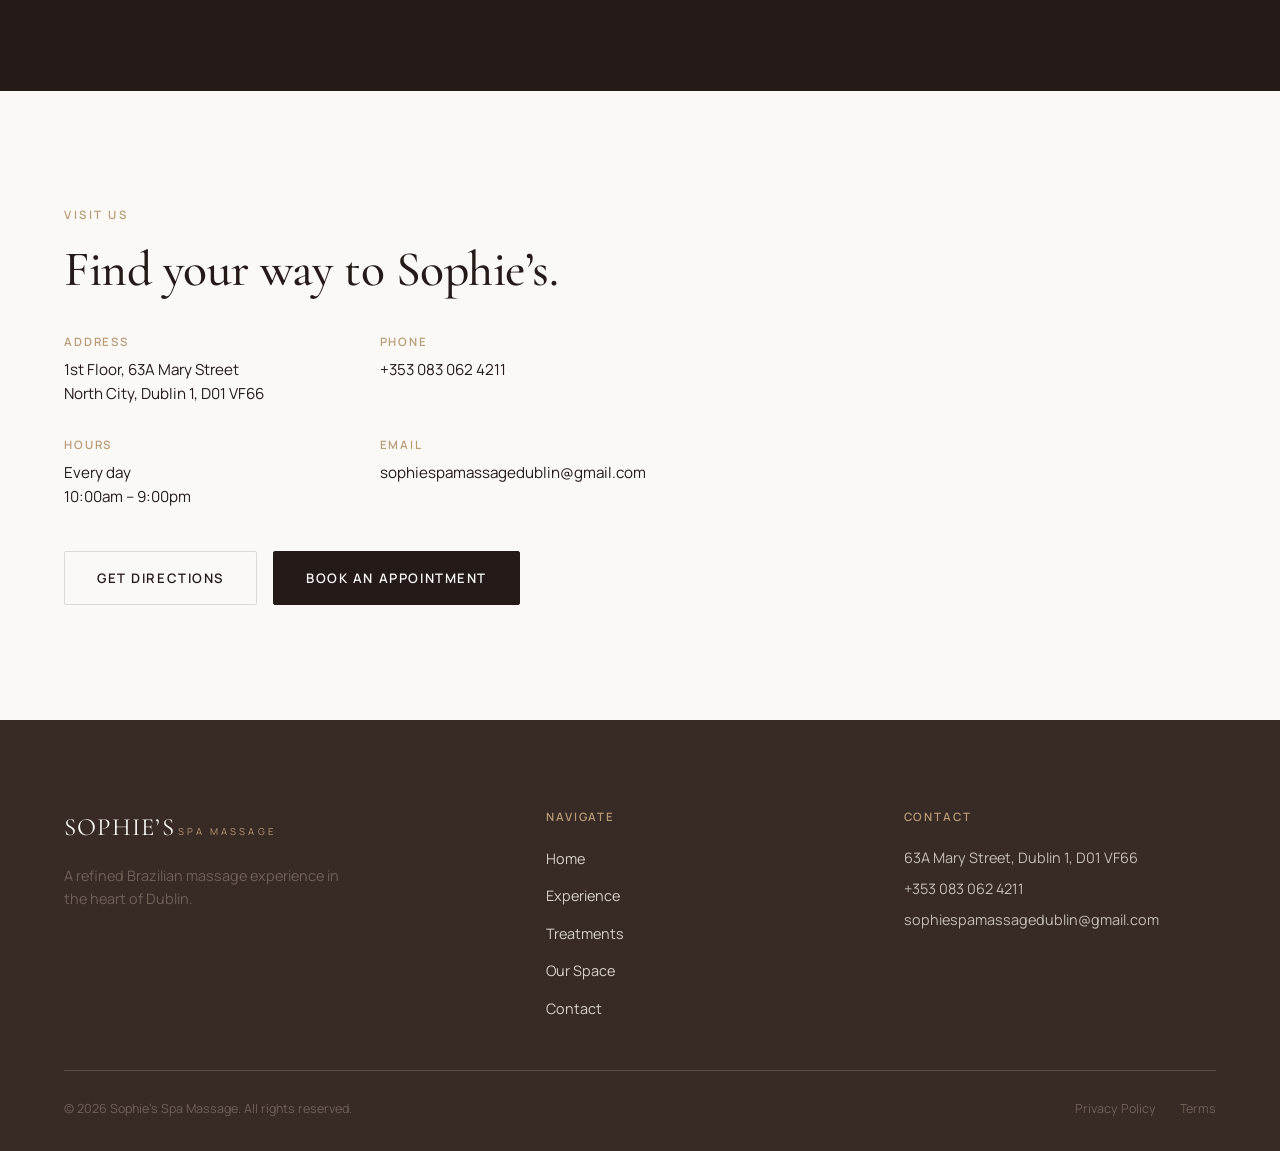
==== commit 1342d5f9: "Second-round refinement: remove placeholders, editorial treatments, honest booking form - Remove eve" ====
--- a/index.html
+++ b/index.html
@@ -17,6 +17,7 @@
 <link href="https://fonts.googleapis.com/css2?family=Cormorant+Garamond:ital,wght@0,300;0,400;0,500;0,600;1,400&family=Manrope:wght@300;400;500;600;700&display=swap" rel="stylesheet">
 
 <link rel="stylesheet" href="style.css">
+<link rel="icon" type="image/svg+xml" href="favicon.svg">
 </head>
 <body>
 
@@ -117,87 +118,58 @@
     <div class="treatments-header reveal-up">
       <p class="section-label">TREATMENTS</p>
       <h2 class="section-title">Treatments designed around you.</h2>
-      <p class="section-subtitle">Explore our selection of massage experiences and find the time and treatment that feels right for you.</p>
-    </div>
-
-    <div class="treatments-grid">
-
-      <article class="treatment-card reveal-up">
-        <div class="treatment-image">
-          <img src="https://images.unsplash.com/photo-1519823551278-64ac92734fb1?w=900&q=80&auto=format&fit=crop"
+      <p class="section-subtitle">Three signature experiences, each shaped around a different kind of tension. Pricing and duration are confirmed personally when you enquire, since every session is tailored to you.</p>
+    </div>
+
+    <div class="treatments-list">
+
+      <article class="treatment-row reveal-up">
+        <div class="treatment-row-media">
+          <img src="https://images.unsplash.com/photo-1519823551278-64ac92734fb1?w=1100&q=80&auto=format&fit=crop"
                alt="Softly lit treatment room prepared for a massage session">
         </div>
-        <div class="treatment-body">
+        <div class="treatment-row-body">
+          <span class="treatment-index">01</span>
           <h3>Signature Brazilian Massage</h3>
-          <p class="treatment-desc">A full-body massage rooted in Brazilian technique, blending firm, flowing strokes with a calm, attentive touch.</p>
-          <div class="treatment-meta">
-            <span>[Duration]</span>
-            <span class="dot">&middot;</span>
-            <span>[Price]</span>
-          </div>
+          <p class="treatment-desc">A full-body massage rooted in Brazilian technique, blending firm, flowing strokes with a calm, attentive touch. Designed as a complete reset for the whole body.</p>
+          <p class="treatment-note">Duration and pricing confirmed at enquiry</p>
           <div class="treatment-actions">
             <a href="treatments/signature-brazilian-massage.html" target="_blank" rel="noopener" class="text-link small">View Treatment &rarr;</a>
-            <a href="#booking" class="btn btn-line small">Book Now</a>
+            <a href="#booking" class="btn btn-line small treatment-select-link" data-treatment="Signature Brazilian Massage">Enquire</a>
           </div>
         </div>
       </article>
 
-      <article class="treatment-card reveal-up">
-        <div class="treatment-image">
-          <img src="https://images.unsplash.com/photo-1630835425197-50feeba99ecd?w=900&q=80&auto=format&fit=crop"
+      <article class="treatment-row reverse reveal-up">
+        <div class="treatment-row-media">
+          <img src="https://images.unsplash.com/photo-1630835425197-50feeba99ecd?w=1100&q=80&auto=format&fit=crop"
                alt="Neutral-toned treatment room with natural light and linen textures">
         </div>
-        <div class="treatment-body">
+        <div class="treatment-row-body">
+          <span class="treatment-index">02</span>
           <h3>Deep Tissue Release</h3>
-          <p class="treatment-desc">A focused treatment for tension held in the shoulders, back and neck, with slow, deliberate pressure.</p>
-          <div class="treatment-meta">
-            <span>[Duration]</span>
-            <span class="dot">&middot;</span>
-            <span>[Price]</span>
-          </div>
+          <p class="treatment-desc">A focused treatment for tension held in the shoulders, back and neck, with slow, deliberate pressure &mdash; built for the parts of the body that carry the week.</p>
+          <p class="treatment-note">Duration and pricing confirmed at enquiry</p>
           <div class="treatment-actions">
             <a href="treatments/deep-tissue-release.html" target="_blank" rel="noopener" class="text-link small">View Treatment &rarr;</a>
-            <a href="#booking" class="btn btn-line small">Book Now</a>
+            <a href="#booking" class="btn btn-line small treatment-select-link" data-treatment="Deep Tissue Release">Enquire</a>
           </div>
         </div>
       </article>
 
-      <article class="treatment-card reveal-up">
-        <div class="treatment-image">
-          <img src="https://images.unsplash.com/photo-1600334129128-685c5582fd35?w=900&q=80&auto=format&fit=crop"
+      <article class="treatment-row reveal-up">
+        <div class="treatment-row-media">
+          <img src="https://images.unsplash.com/photo-1600334129128-685c5582fd35?w=1100&q=80&auto=format&fit=crop"
                alt="Warm hot stones being placed along the back during a treatment">
         </div>
-        <div class="treatment-body">
+        <div class="treatment-row-body">
+          <span class="treatment-index">03</span>
           <h3>Hot Stone Therapy</h3>
-          <p class="treatment-desc">Warm stones combined with flowing massage strokes, designed to ease muscle tension and encourage stillness.</p>
-          <div class="treatment-meta">
-            <span>[Duration]</span>
-            <span class="dot">&middot;</span>
-            <span>[Price]</span>
-          </div>
+          <p class="treatment-desc">Warm stones combined with flowing massage strokes, designed to ease muscle tension and encourage stillness &mdash; a slow, grounding way to unwind.</p>
+          <p class="treatment-note">Duration and pricing confirmed at enquiry</p>
           <div class="treatment-actions">
             <a href="treatments/hot-stone-therapy.html" target="_blank" rel="noopener" class="text-link small">View Treatment &rarr;</a>
-            <a href="#booking" class="btn btn-line small">Book Now</a>
-          </div>
-        </div>
-      </article>
-
-      <article class="treatment-card reveal-up">
-        <div class="treatment-image">
-          <img src="https://images.unsplash.com/photo-1512290923902-8a9f81dc236c?w=900&q=80&auto=format&fit=crop"
-               alt="Close, gentle facial treatment in progress">
-        </div>
-        <div class="treatment-body">
-          <h3>[Treatment Name]</h3>
-          <p class="treatment-desc">[Treatment description — confirm exact service name and details before publishing.]</p>
-          <div class="treatment-meta">
-            <span>[Duration]</span>
-            <span class="dot">&middot;</span>
-            <span>[Price]</span>
-          </div>
-          <div class="treatment-actions">
-            <a href="treatments/treatment-placeholder.html" target="_blank" rel="noopener" class="text-link small">View Treatment &rarr;</a>
-            <a href="#booking" class="btn btn-line small">Book Now</a>
+            <a href="#booking" class="btn btn-line small treatment-select-link" data-treatment="Hot Stone Therapy">Enquire</a>
           </div>
         </div>
       </article>
@@ -274,36 +246,40 @@
     <div class="booking-inner reveal-up">
       <p class="section-label light">RESERVE YOUR VISIT</p>
       <h2 class="booking-title">Your moment starts here.</h2>
-      <p class="booking-copy">Take a little time for yourself. Share a few details below and we&rsquo;ll confirm your appointment by email.</p>
+      <p class="booking-copy">Tell us a little about what you&rsquo;re looking for. This sends an enquiry, not an instant booking &mdash; we reply personally by email to confirm your appointment.</p>
 
       <form class="booking-form" id="booking-form" novalidate>
         <div class="form-row">
           <label for="booking-name">Name</label>
-          <input type="text" id="booking-name" name="name" autocomplete="name" required>
+          <input type="text" id="booking-name" name="name" autocomplete="name" aria-describedby="err-booking-name" required>
+          <span class="field-error" id="err-booking-name" data-error-for="booking-name"></span>
         </div>
         <div class="form-row">
           <label for="booking-email">Email</label>
-          <input type="email" id="booking-email" name="email" autocomplete="email" required>
+          <input type="email" id="booking-email" name="email" autocomplete="email" aria-describedby="err-booking-email" required>
+          <span class="field-error" id="err-booking-email" data-error-for="booking-email"></span>
         </div>
         <div class="form-row">
           <label for="booking-phone">Phone</label>
-          <input type="tel" id="booking-phone" name="phone" autocomplete="tel" required>
+          <input type="tel" id="booking-phone" name="phone" autocomplete="tel" aria-describedby="err-booking-phone" required>
+          <span class="field-error" id="err-booking-phone" data-error-for="booking-phone"></span>
         </div>
         <div class="form-row">
           <label for="booking-treatment">Desired Massage</label>
-          <select id="booking-treatment" name="treatment" required>
+          <select id="booking-treatment" name="treatment" aria-describedby="err-booking-treatment" required>
             <option value="" disabled selected>Choose a treatment&hellip;</option>
             <option value="Signature Brazilian Massage">Signature Brazilian Massage</option>
             <option value="Deep Tissue Release">Deep Tissue Release</option>
             <option value="Hot Stone Therapy">Hot Stone Therapy</option>
             <option value="Not sure yet">Not sure yet &mdash; help me choose</option>
           </select>
+          <span class="field-error" id="err-booking-treatment" data-error-for="booking-treatment"></span>
         </div>
 
         <p class="form-note" id="booking-form-note" role="status" aria-live="polite"></p>
 
         <div class="booking-actions">
-          <button type="submit" class="btn btn-solid-light">Book Now</button>
+          <button type="submit" class="btn btn-solid-light">Send Enquiry</button>
           <a href="#contact" class="btn btn-outline-light">Contact Us</a>
         </div>
       </form>
--- a/style.css
+++ b/style.css
@@ -374,24 +374,34 @@
   color: var(--color-warm-white);
 }
 .hero-label {
+  display: flex;
+  align-items: center;
+  gap: 0.9rem;
   font-size: 0.72rem;
   font-weight: 600;
   letter-spacing: 0.28em;
   color: var(--color-champagne);
-  margin-bottom: 1.6rem;
+  margin-bottom: 1.8rem;
+}
+.hero-label::before {
+  content: "";
+  display: block;
+  width: 28px;
+  height: 1px;
+  background: var(--color-champagne);
 }
 .hero-title {
-  font-size: clamp(2.6rem, 7vw, 5.2rem);
-  line-height: 1.06;
+  font-size: clamp(2.6rem, 7vw, 5.6rem);
+  line-height: 1.05;
   font-weight: 500;
   letter-spacing: -0.01em;
 }
 .hero-subtitle {
-  margin-top: 1.6rem;
+  margin-top: 1.7rem;
   font-size: clamp(1rem, 1.6vw, 1.2rem);
   font-weight: 300;
   color: var(--color-ivory);
-  max-width: 46ch;
+  max-width: 40ch;
   line-height: 1.7;
 }
 .hero-actions {
@@ -478,57 +488,65 @@
   background: var(--color-ivory);
 }
 .treatments-header {
-  max-width: var(--container-max);
-  margin: 0 auto 3.5rem;
-}
-.treatments-grid {
+  max-width: 640px;
+  margin: 0 auto var(--section-pad);
+}
+.treatments-list {
   max-width: var(--container-max);
   margin: 0 auto;
+  display: flex;
+  flex-direction: column;
+  gap: clamp(3.5rem, 8vw, 6rem);
+}
+.treatment-row {
   display: grid;
   grid-template-columns: 1fr;
-  gap: 2.4rem;
-}
-.treatment-card {
-  display: flex;
-  flex-direction: column;
-  transition: transform var(--t-med) var(--ease);
-}
-.treatment-image {
+  gap: 2rem;
+  align-items: center;
+}
+.treatment-row-media {
   overflow: hidden;
   aspect-ratio: 4 / 3;
 }
-.treatment-image img {
+.treatment-row-media img {
   width: 100%;
   height: 100%;
   object-fit: cover;
-  transition: transform 900ms var(--ease);
-}
-.treatment-card:hover .treatment-image img { transform: scale(1.05); }
-.treatment-body { padding-top: 1.5rem; }
-.treatment-body h3 {
-  font-size: 1.5rem;
-  margin-bottom: 0.65rem;
+  transition: transform 1100ms var(--ease);
+}
+.treatment-row:hover .treatment-row-media img { transform: scale(1.045); }
+.treatment-index {
+  display: block;
+  font-family: var(--font-display);
+  font-size: 1rem;
+  color: var(--color-champagne);
+  letter-spacing: 0.05em;
+  margin-bottom: 1rem;
+}
+.treatment-row-body h3 {
+  font-size: clamp(1.6rem, 2.6vw, 2.1rem);
+  margin-bottom: 1rem;
 }
 .treatment-desc {
   color: var(--color-taupe);
-  font-size: 0.95rem;
-  line-height: 1.65;
-}
-.treatment-meta {
-  margin-top: 1.1rem;
+  font-size: 1rem;
+  line-height: 1.75;
+  max-width: 46ch;
+}
+.treatment-note {
+  margin-top: 1.2rem;
   font-size: 0.78rem;
-  letter-spacing: 0.08em;
-  text-transform: uppercase;
-  color: var(--color-champagne);
-  font-weight: 600;
-}
-.treatment-meta .dot { margin: 0 0.4em; color: var(--color-line); }
+  letter-spacing: 0.06em;
+  text-transform: uppercase;
+  color: var(--color-champagne);
+  font-weight: 600;
+}
 .treatment-actions {
-  margin-top: 1.6rem;
-  display: flex;
-  align-items: center;
-  justify-content: space-between;
-  gap: 1rem;
+  margin-top: 1.8rem;
+  display: flex;
+  align-items: center;
+  gap: 1.4rem;
+  flex-wrap: wrap;
 }
 
 /* ==========================================================================
@@ -692,11 +710,23 @@
   border-color: var(--color-champagne);
   background: rgba(251, 249, 246, 0.1);
 }
+.form-row input.field-invalid,
+.form-row select.field-invalid {
+  border-color: #C97B6A;
+}
+.field-error {
+  display: block;
+  min-height: 1.1rem;
+  margin-top: 0.5rem;
+  font-size: 0.78rem;
+  color: #E0A796;
+}
 .form-note {
   min-height: 1.4rem;
   font-size: 0.85rem;
   color: var(--color-champagne);
   margin-bottom: 0.4rem;
+  max-width: 46ch;
 }
 .booking-actions {
   margin-top: 1.2rem;
@@ -829,8 +859,14 @@
   .footer-inner { grid-template-columns: 1.4fr 1fr 1fr; }
 }
 
-@media (min-width: 900px) {
-  .treatments-grid { grid-template-columns: repeat(2, 1fr); }
+@media (min-width: 860px) {
+  .treatment-row {
+    grid-template-columns: 1fr 1fr;
+    gap: clamp(3rem, 6vw, 5rem);
+  }
+  .treatment-row-media { aspect-ratio: 5 / 4; }
+  .treatment-row.reverse .treatment-row-media { order: 2; }
+  .treatment-row.reverse .treatment-row-body { order: 1; }
 }
 
 @media (min-width: 960px) {
@@ -841,10 +877,6 @@
   .values-inner { grid-template-columns: repeat(4, 1fr); }
 }
 
-@media (min-width: 1200px) {
-  .treatments-grid { grid-template-columns: repeat(4, 1fr); }
-}
-
 @media (max-width: 480px) {
   .space-item.span-2 { grid-column: span 2; }
   .space-gallery { grid-template-columns: 1fr 1fr; gap: 0.9rem; }
@@ -910,6 +942,14 @@
   margin-bottom: 2rem;
 }
 .detail-meta .dot { color: var(--color-line); }
+.detail-meta-note {
+  font-size: 0.78rem;
+  letter-spacing: 0.06em;
+  text-transform: uppercase;
+  color: var(--color-champagne);
+  font-weight: 600;
+  margin-bottom: 2rem;
+}
 .detail-summary {
   font-size: 1.15rem;
   color: var(--color-taupe);
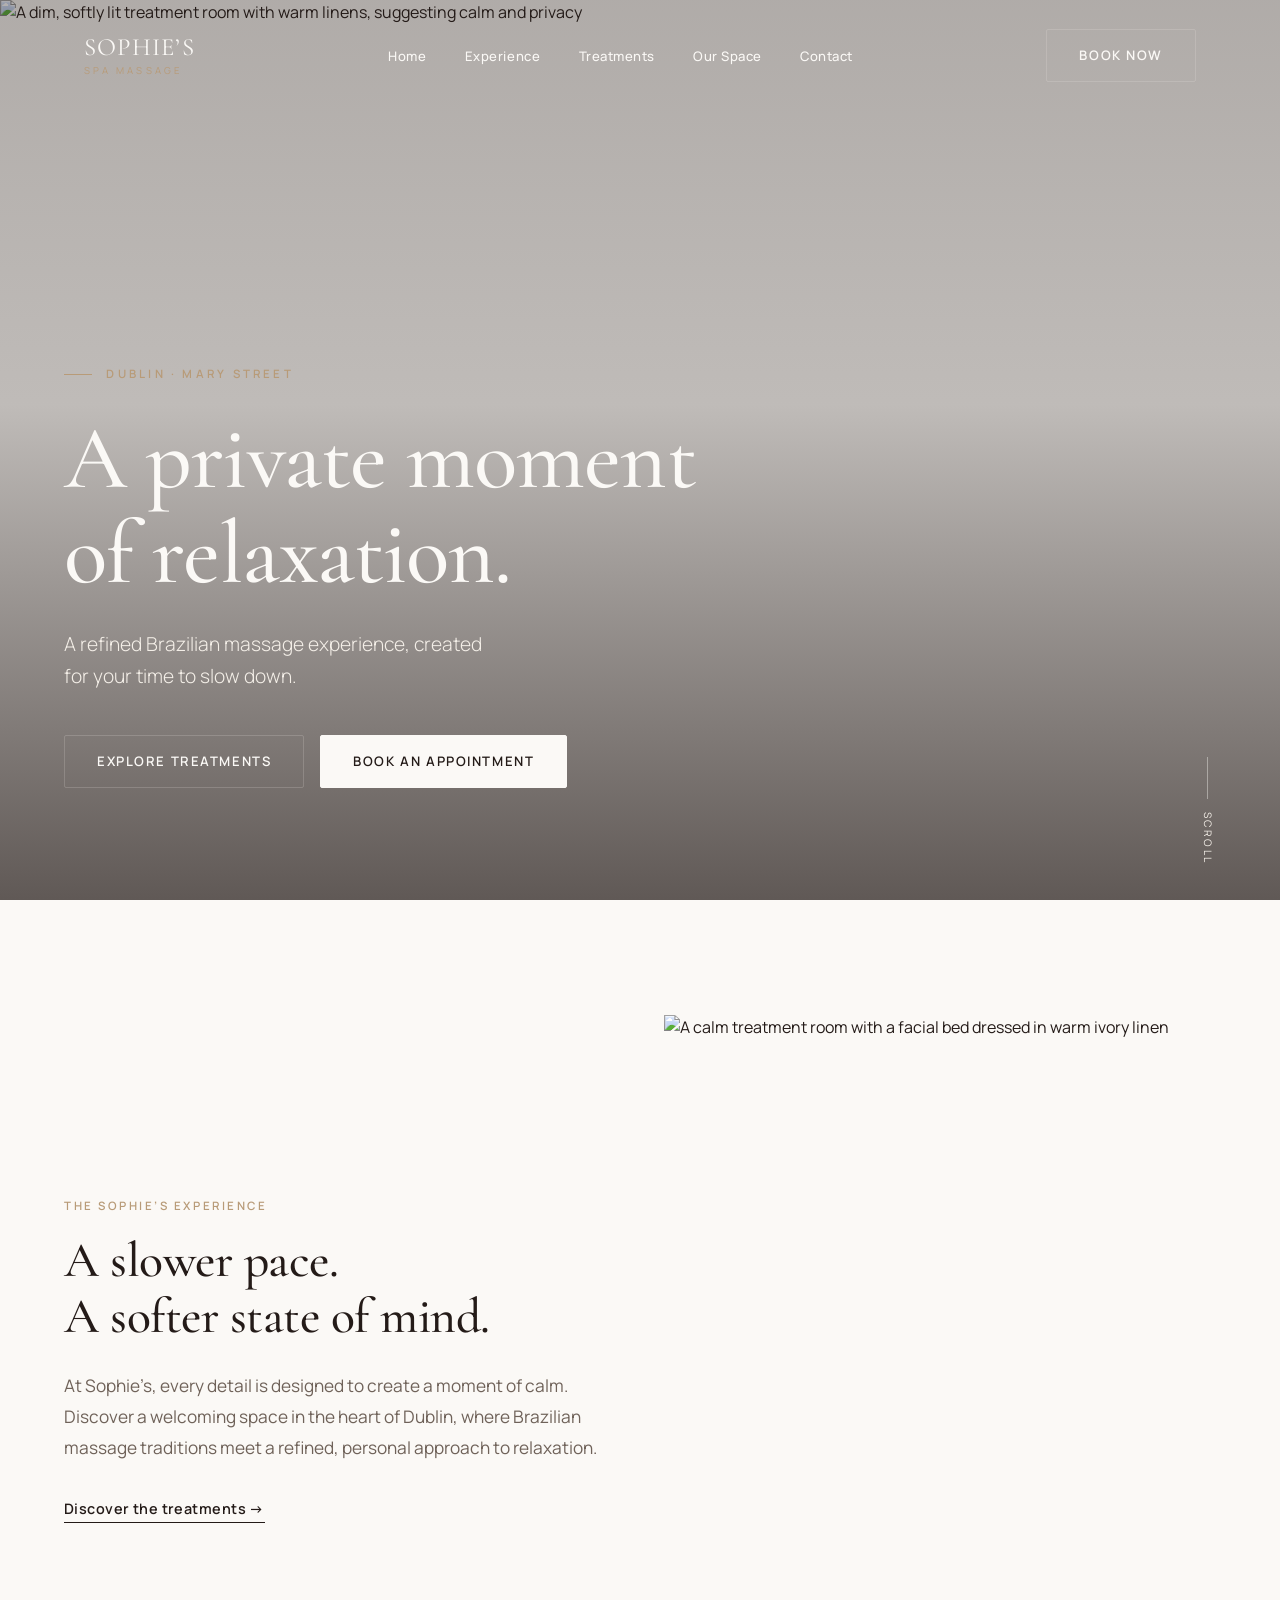
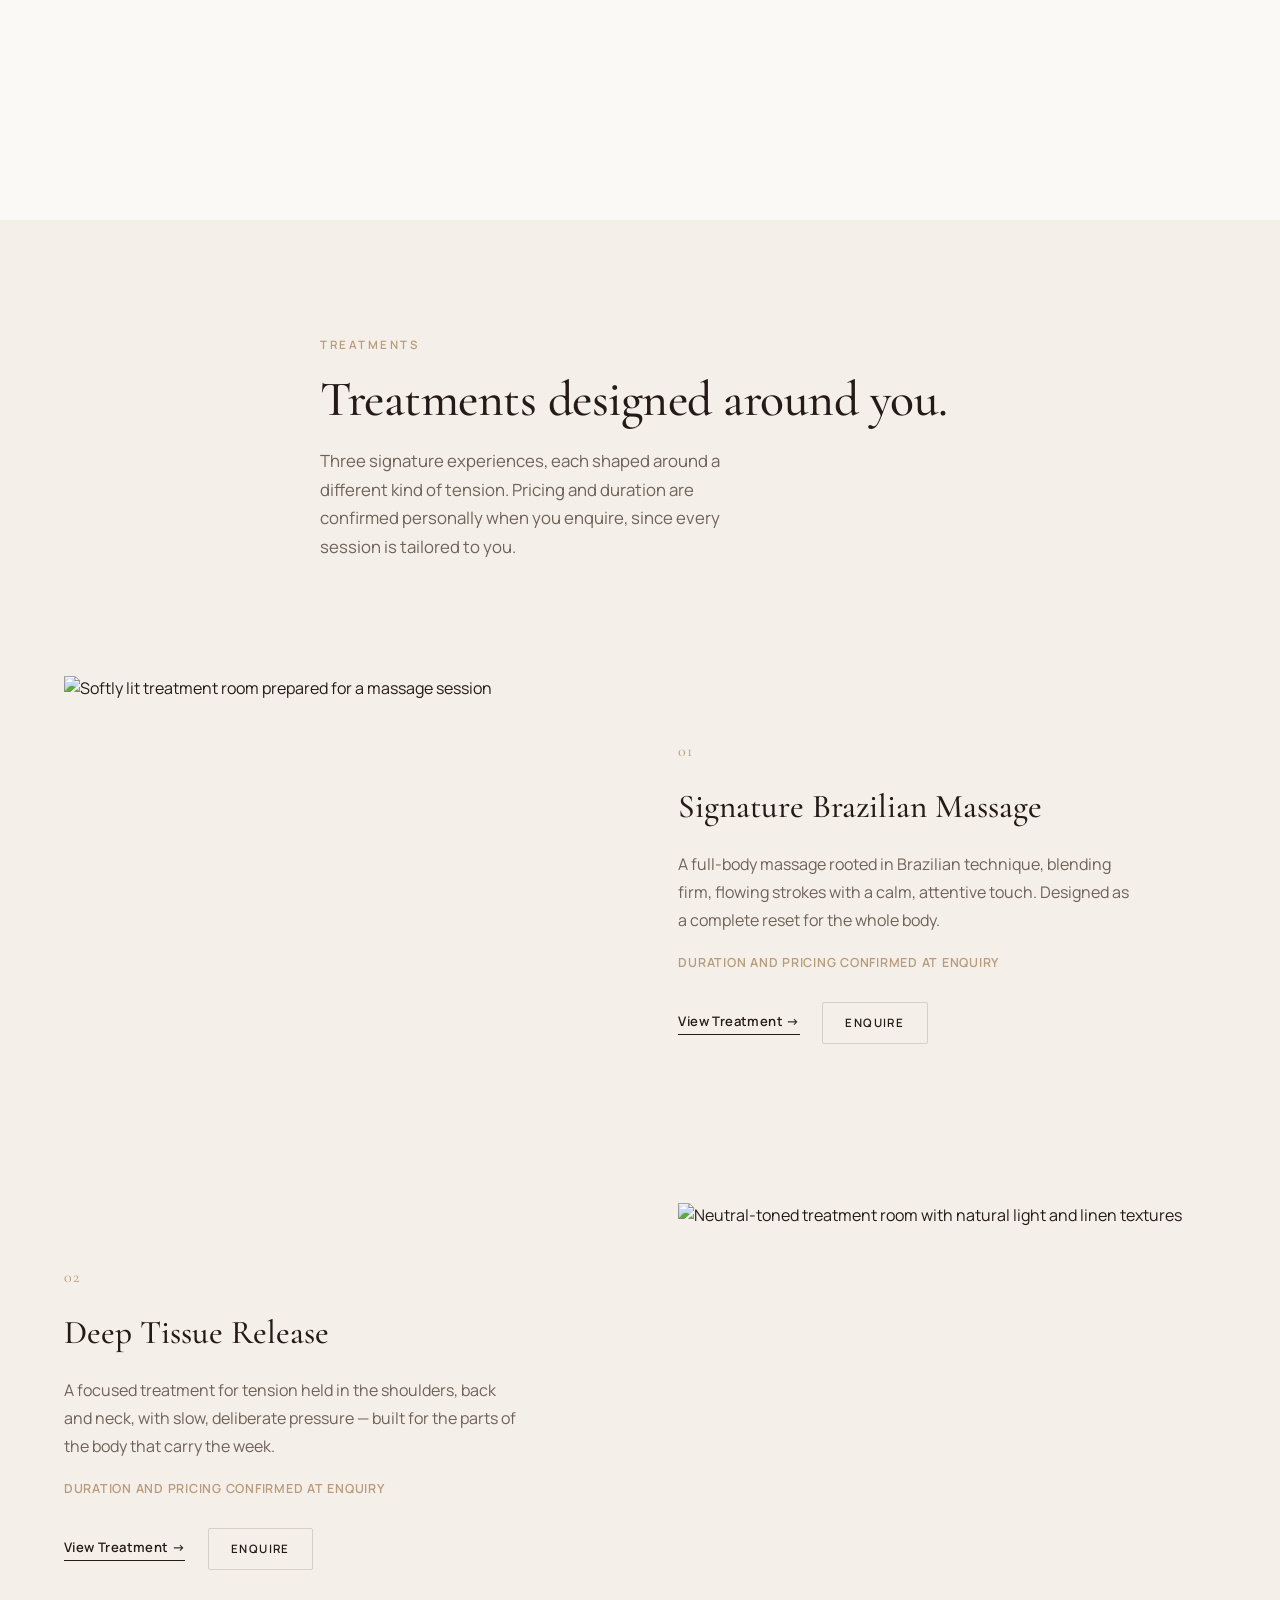
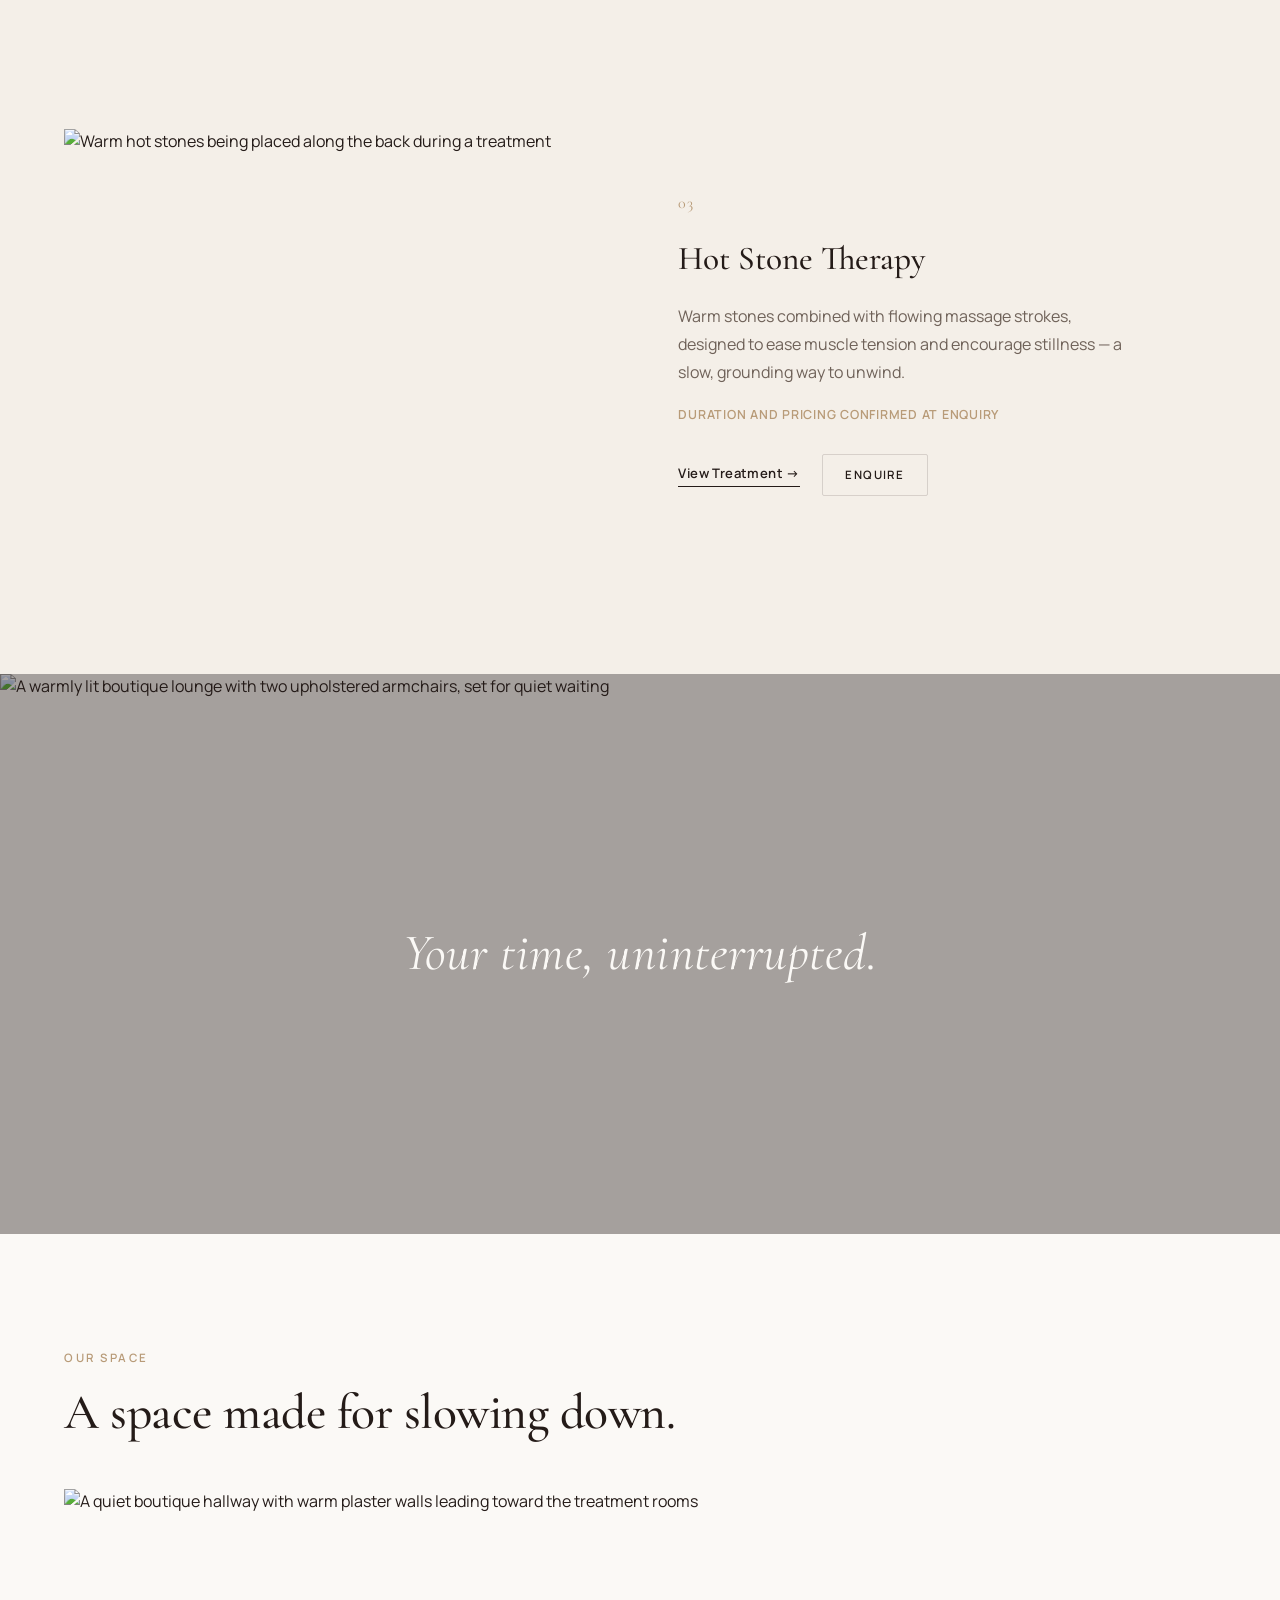
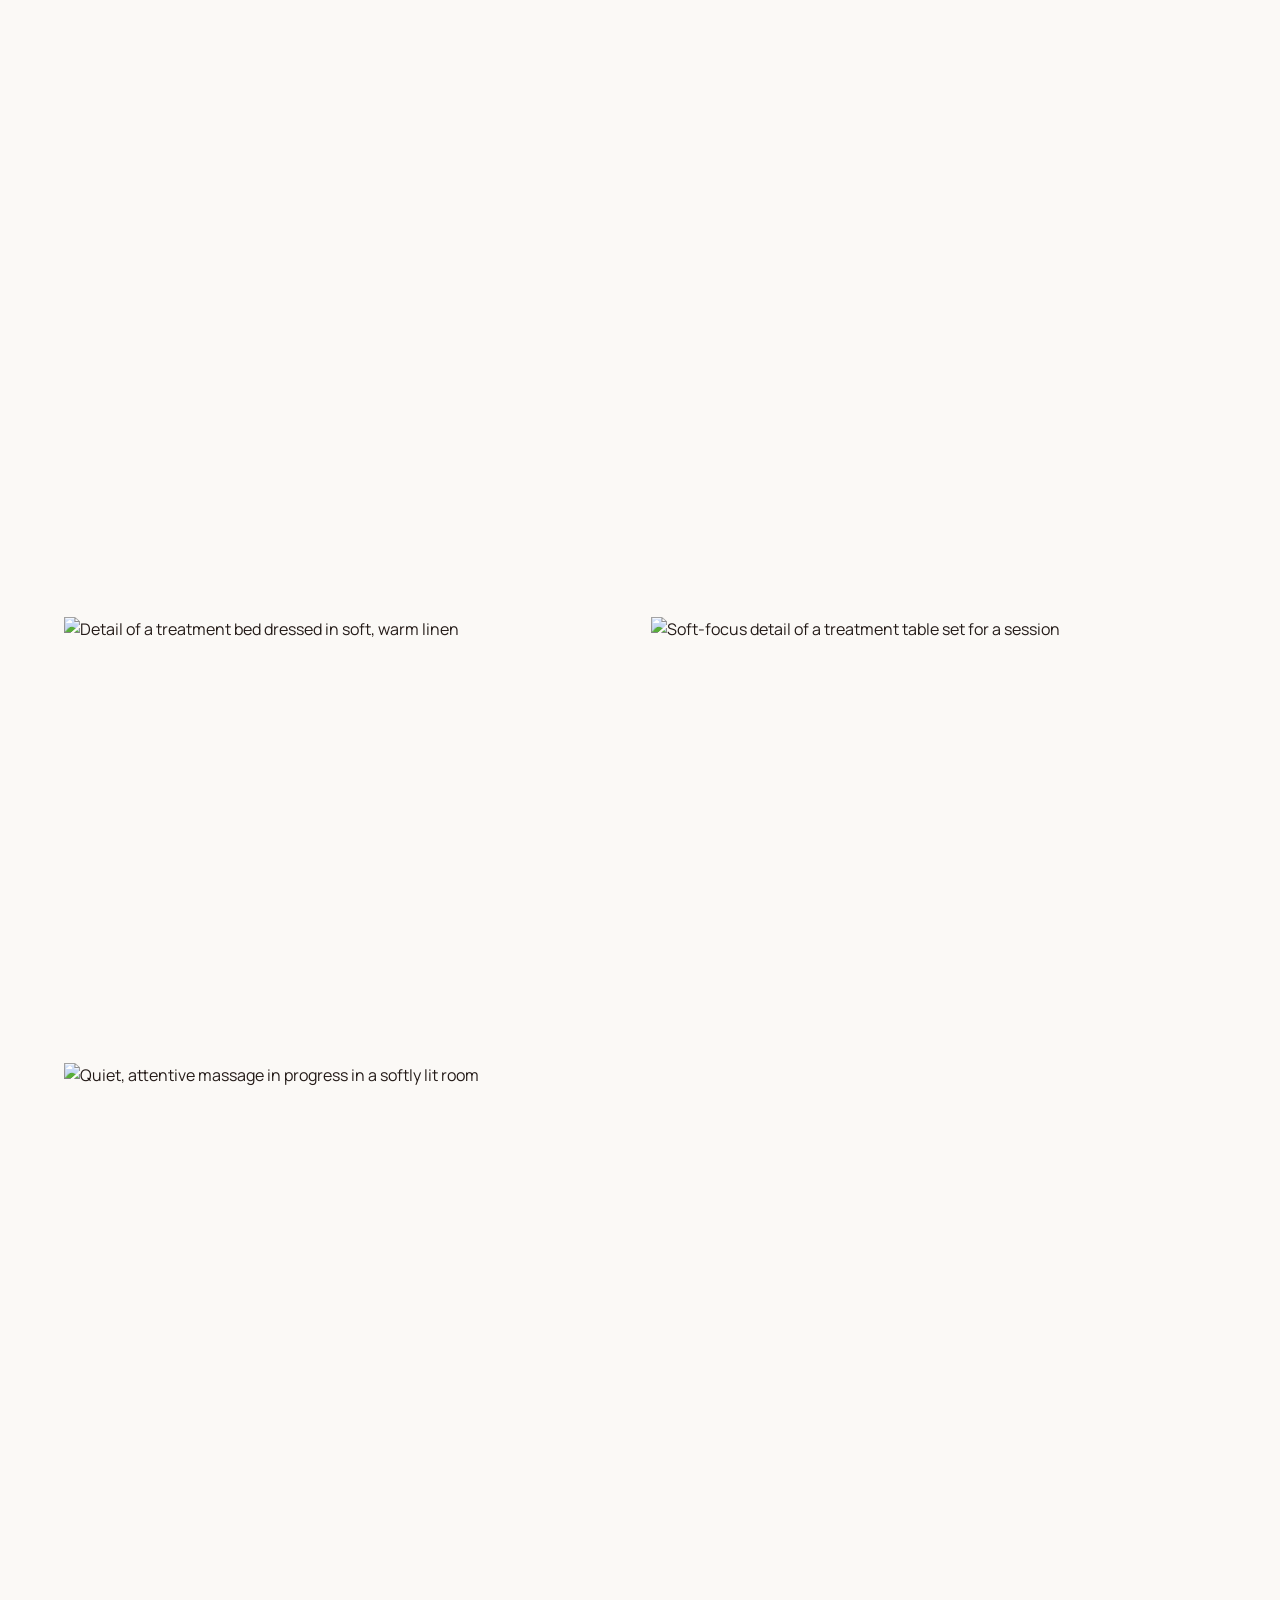
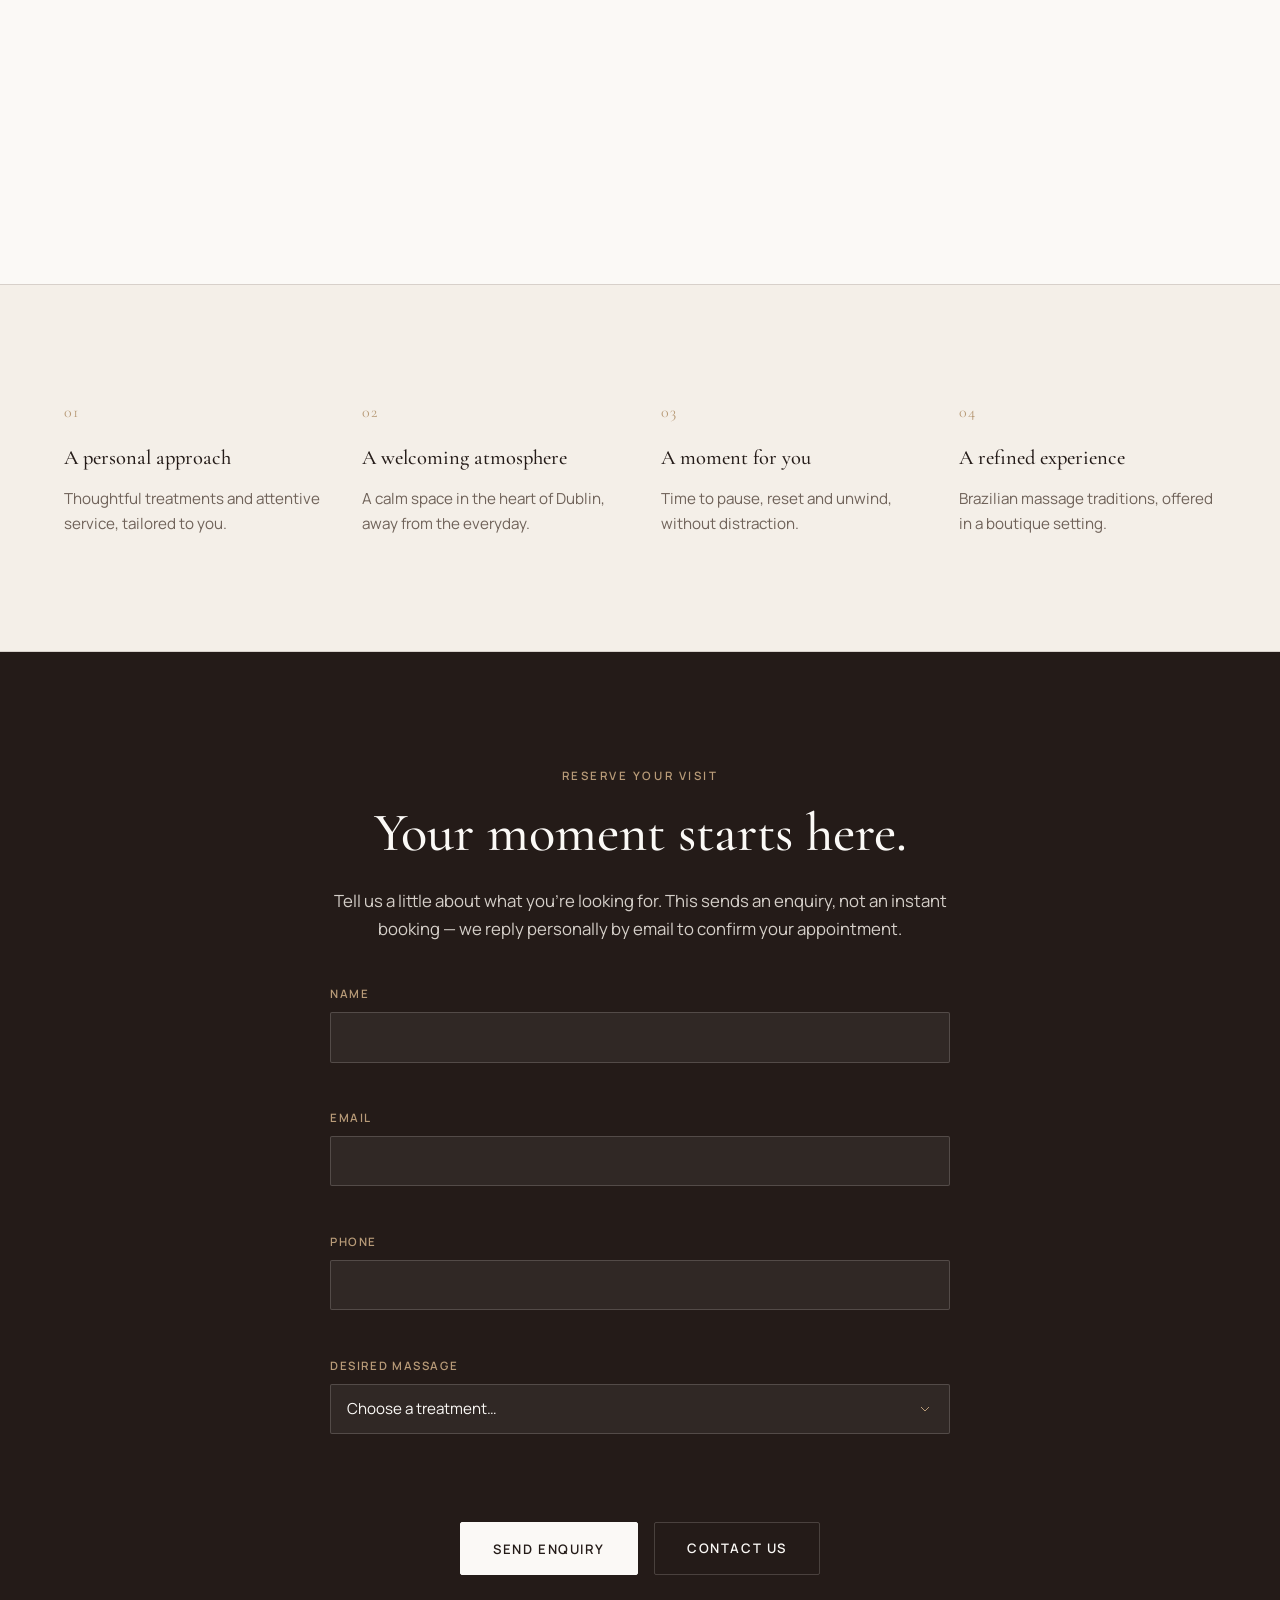
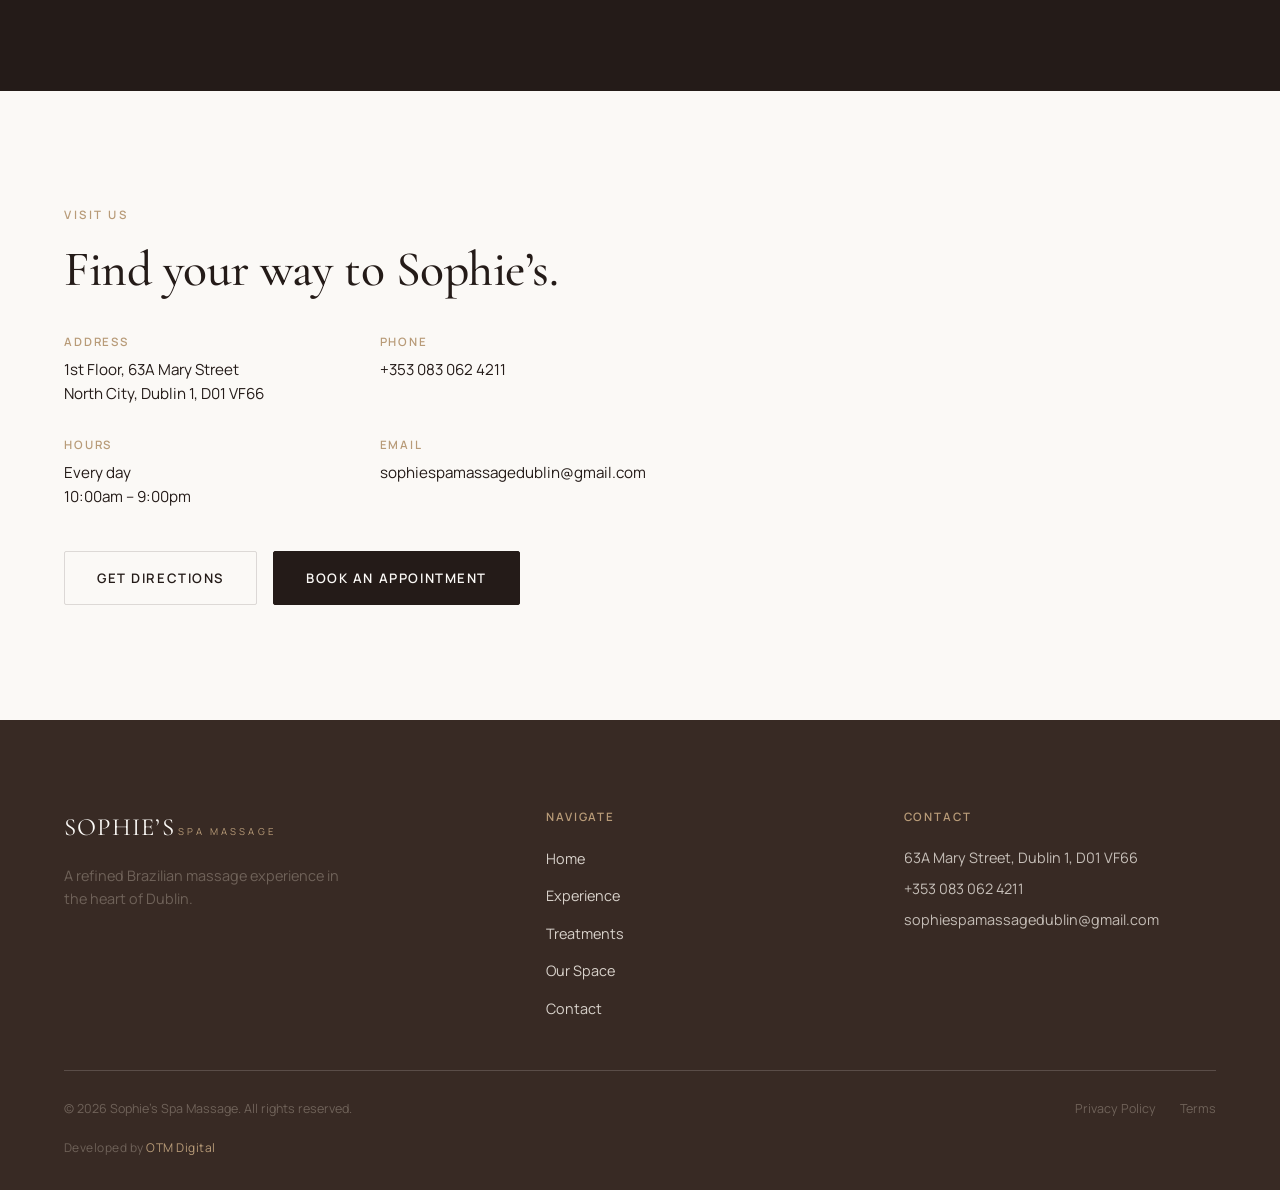
==== commit 0ece9943: "Add "Developed by OTM Digital" credit to footers Linked to otmdigital.online (new tab, noopener) on " ====
--- a/index.html
+++ b/index.html
@@ -371,6 +371,7 @@
       <a href="#">Terms</a>
     </div>
   </div>
+  <p class="footer-credit">Developed by <a href="https://www.otmdigital.online" target="_blank" rel="noopener">OTM Digital</a></p>
 </footer>
 
 <script src="script.js"></script>
--- a/style.css
+++ b/style.css
@@ -962,3 +962,18 @@
   gap: 1rem;
   flex-wrap: wrap;
 }
+
+/* Footer credit */
+.footer-credit {
+  max-width: var(--container-max);
+  margin: 1.2rem auto 0;
+  font-size: 0.75rem;
+  letter-spacing: 0.04em;
+  color: var(--color-taupe);
+}
+.footer-credit a {
+  color: var(--color-champagne);
+  border-bottom: 1px solid transparent;
+  transition: border-color var(--t-fast) var(--ease);
+}
+.footer-credit a:hover { border-color: var(--color-champagne); }
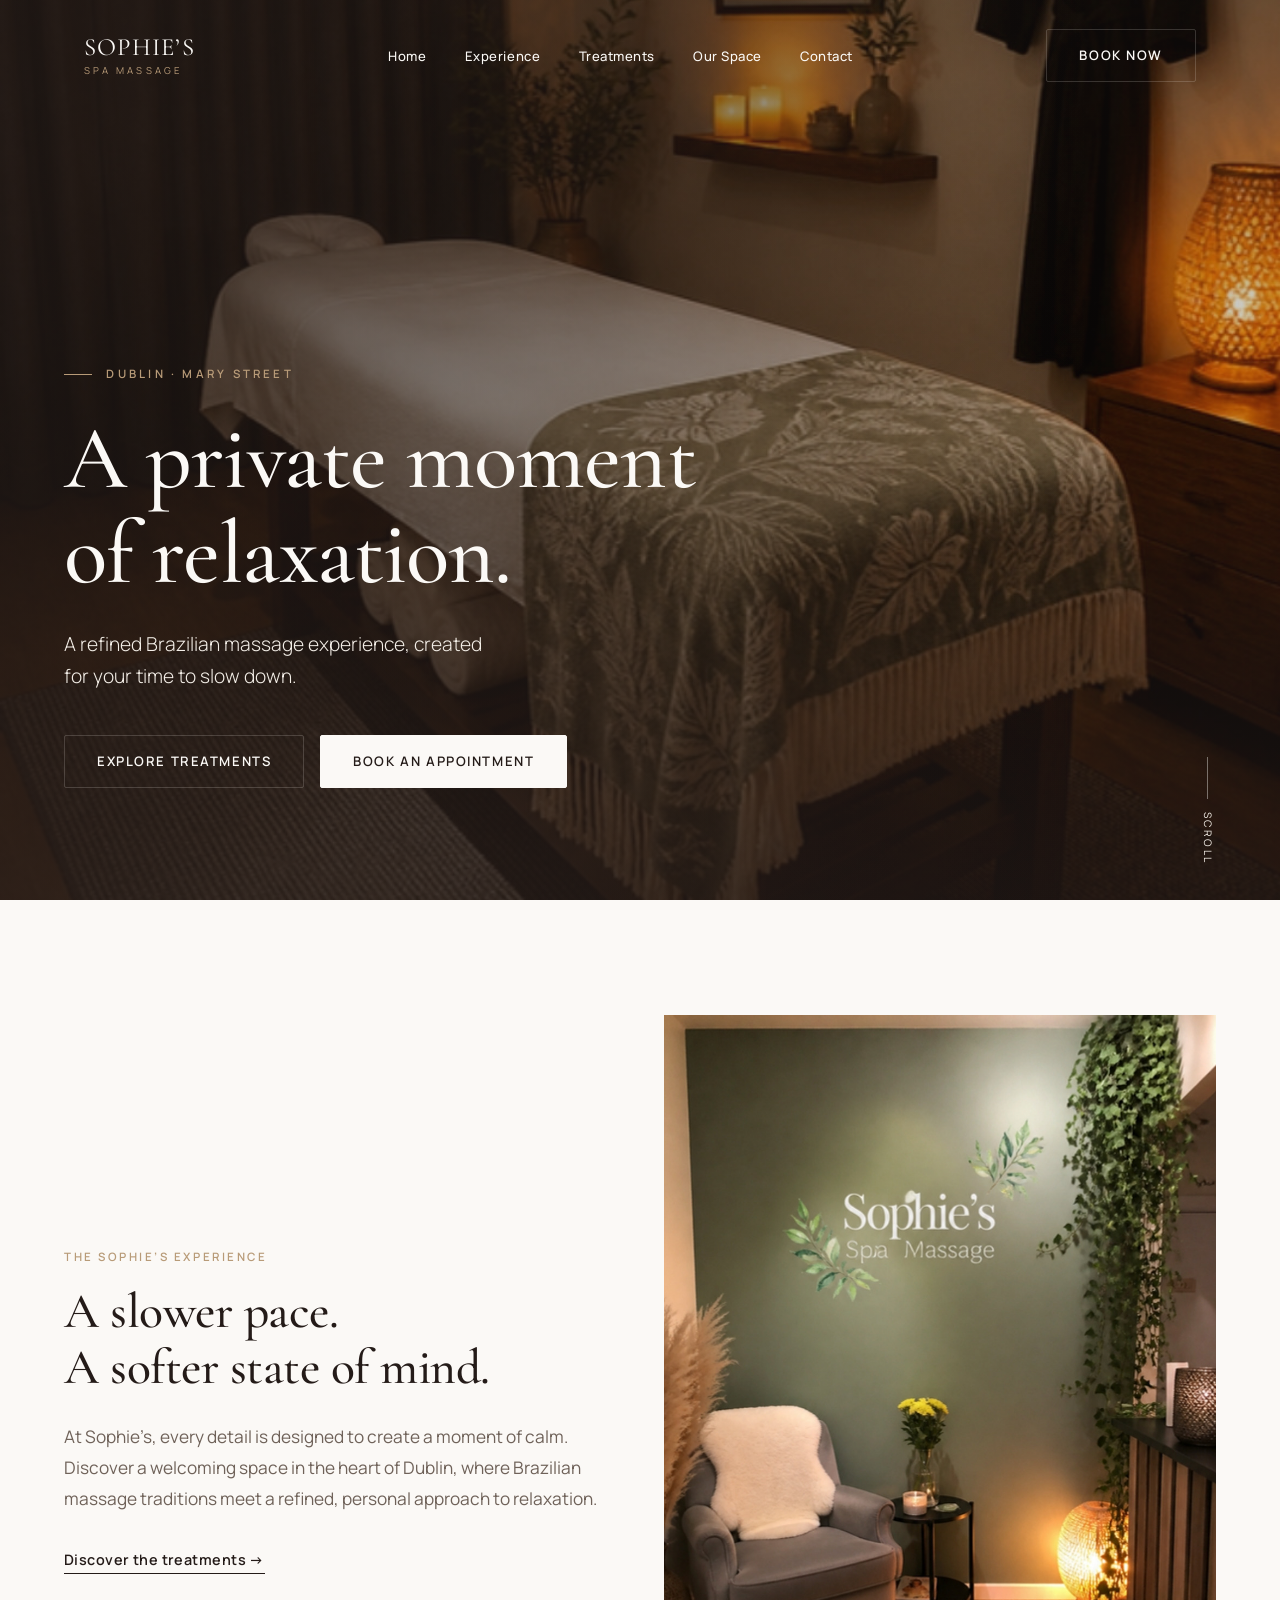
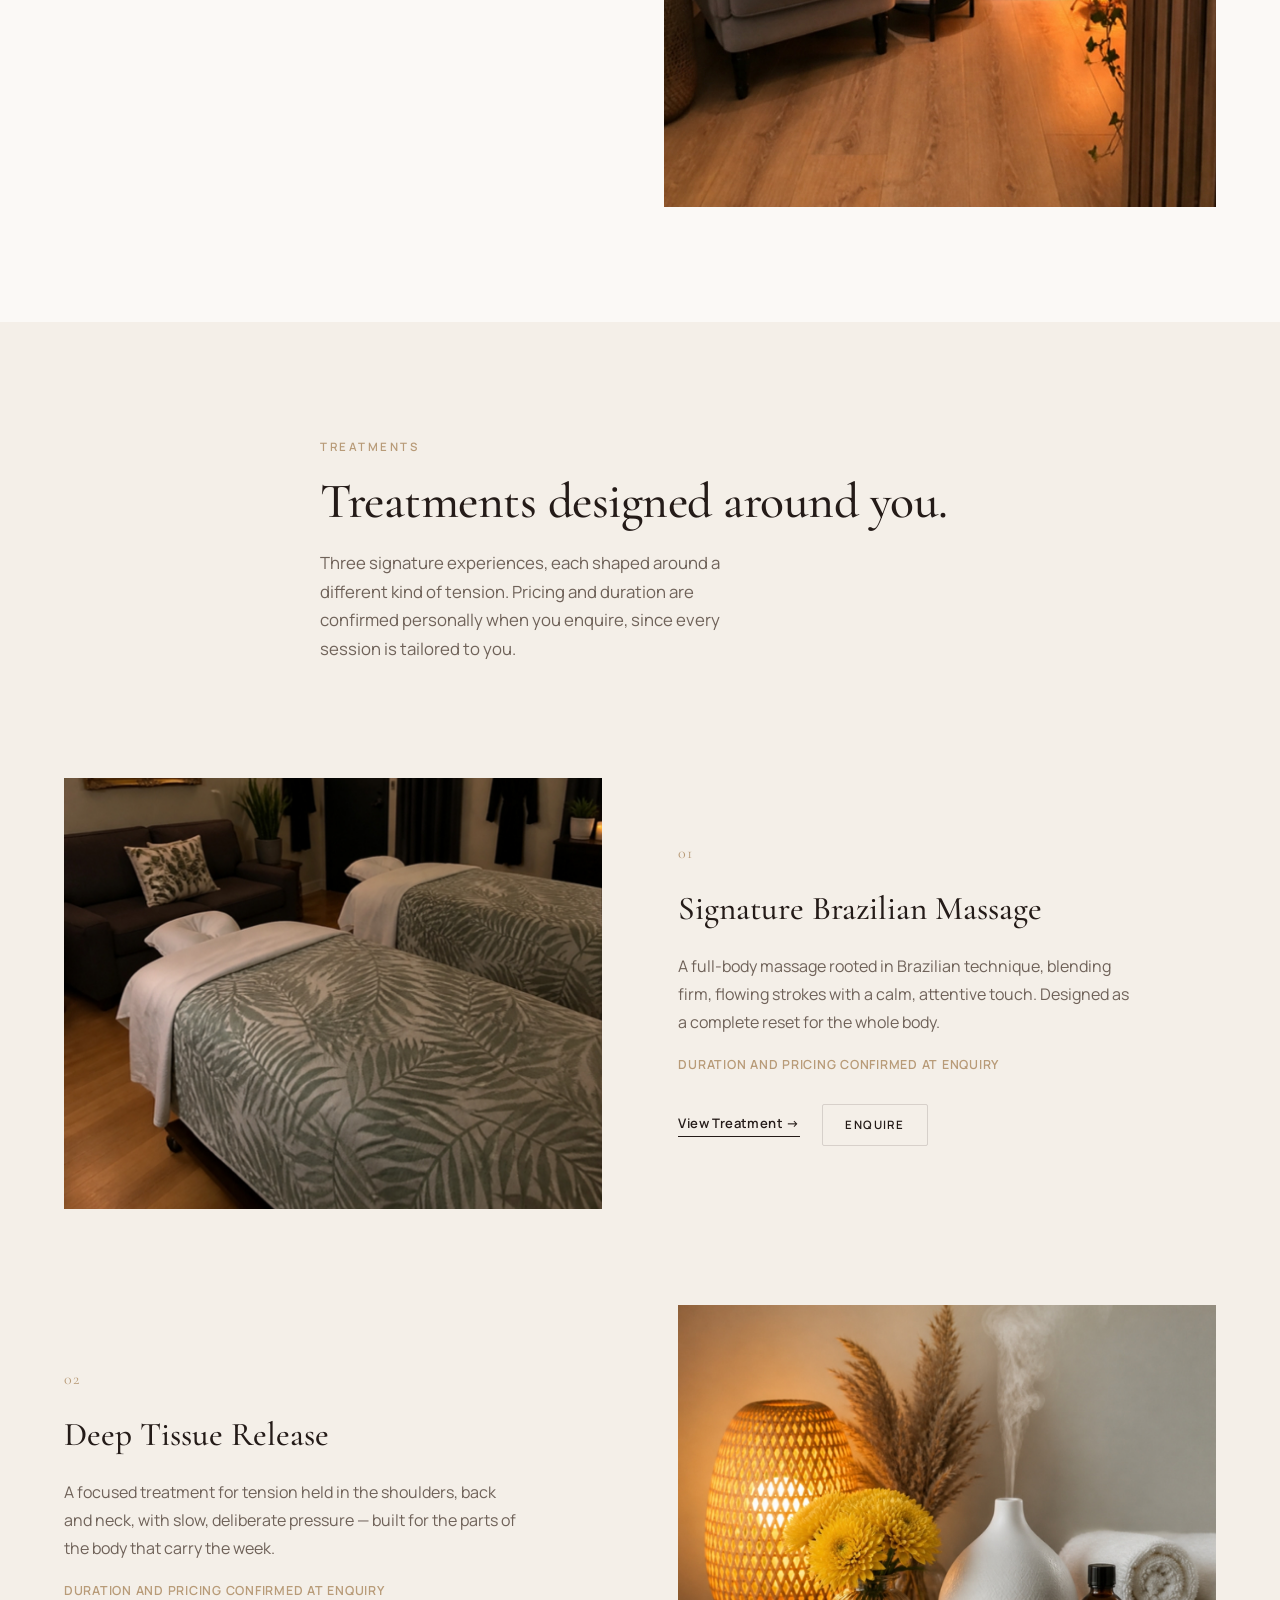
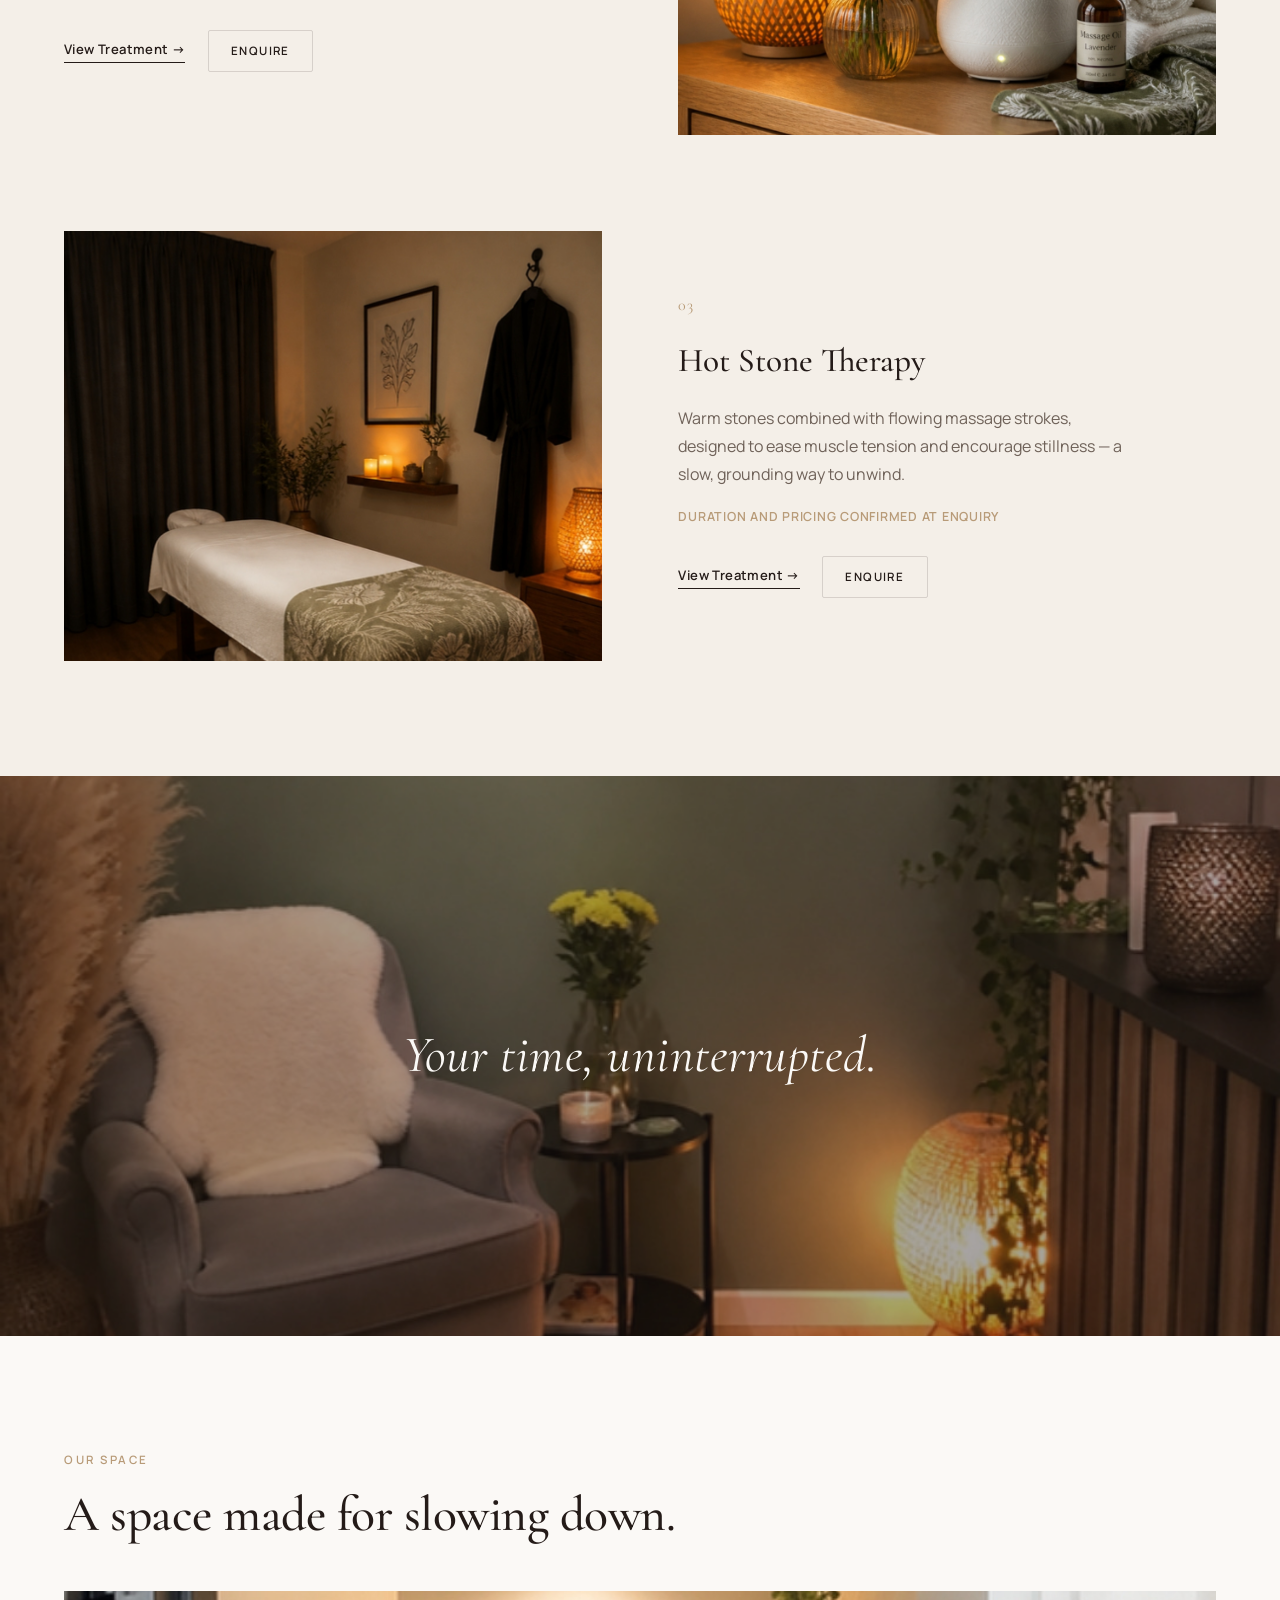
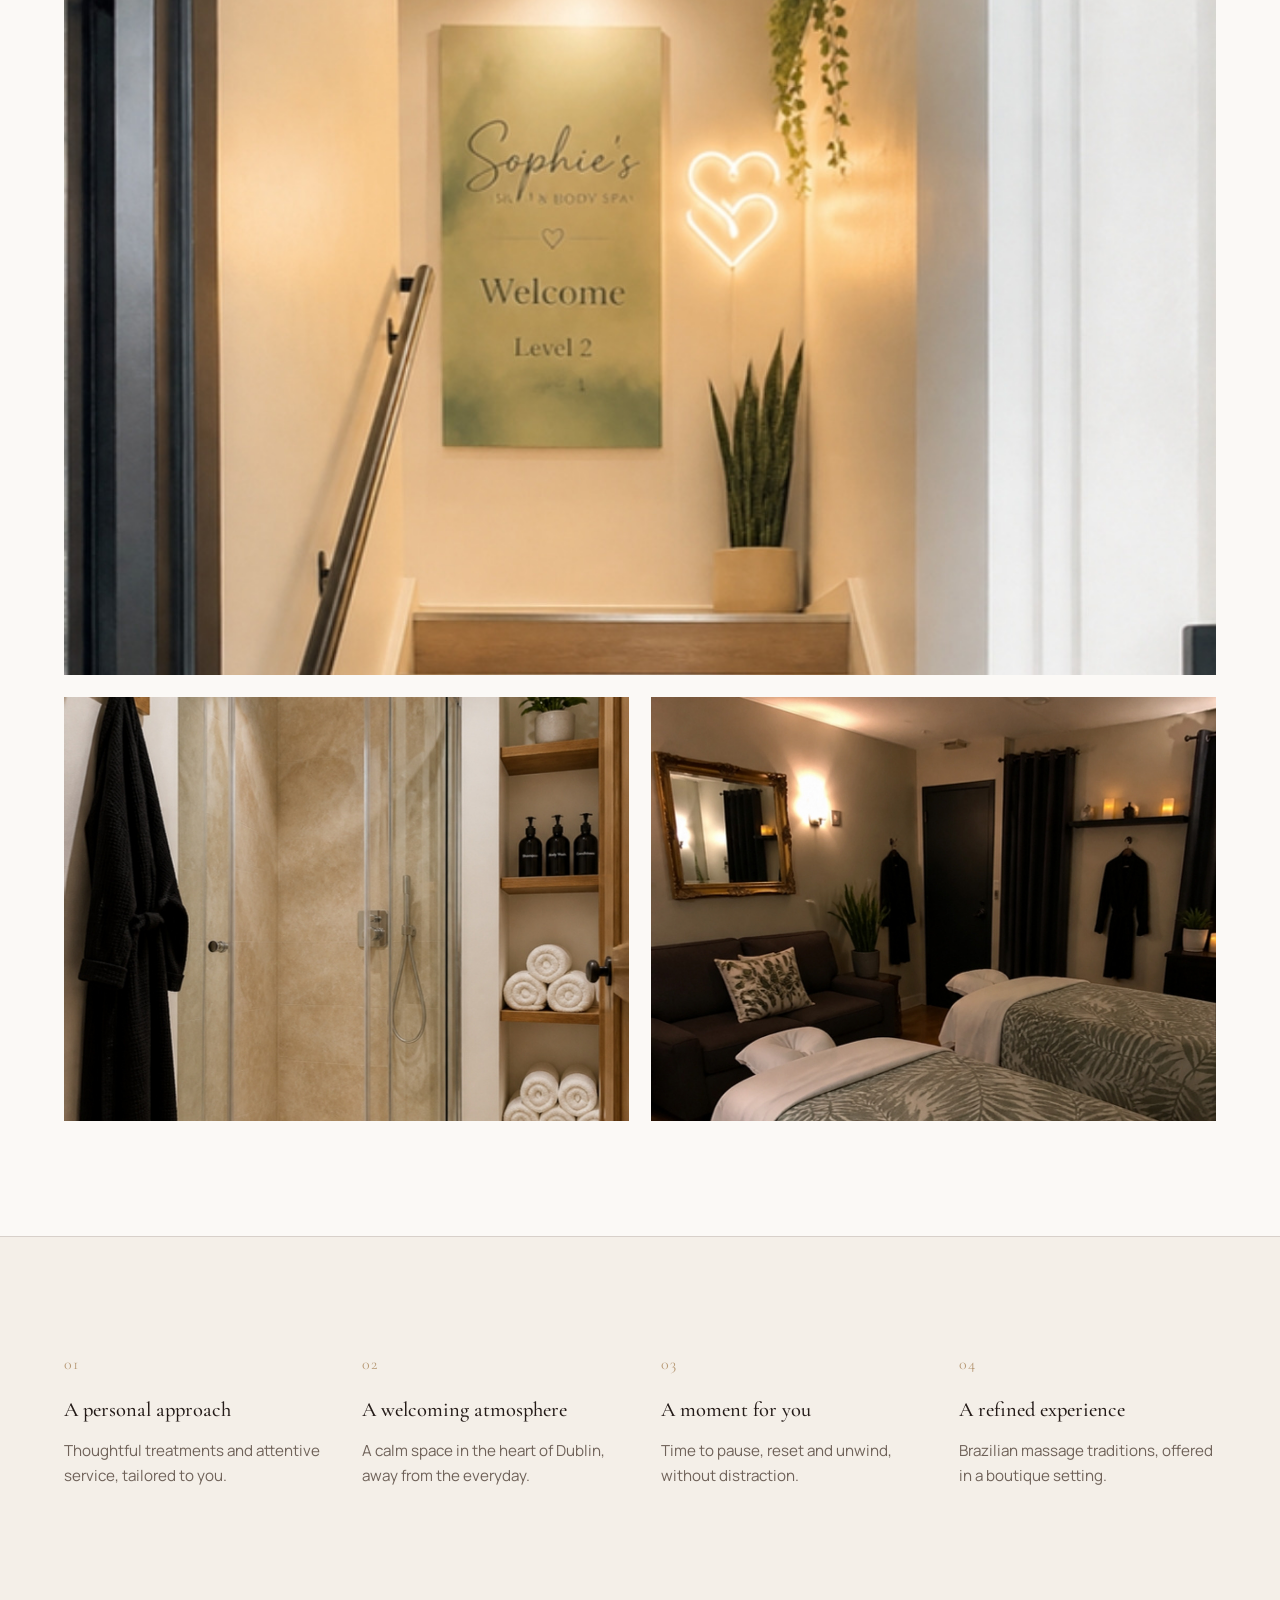
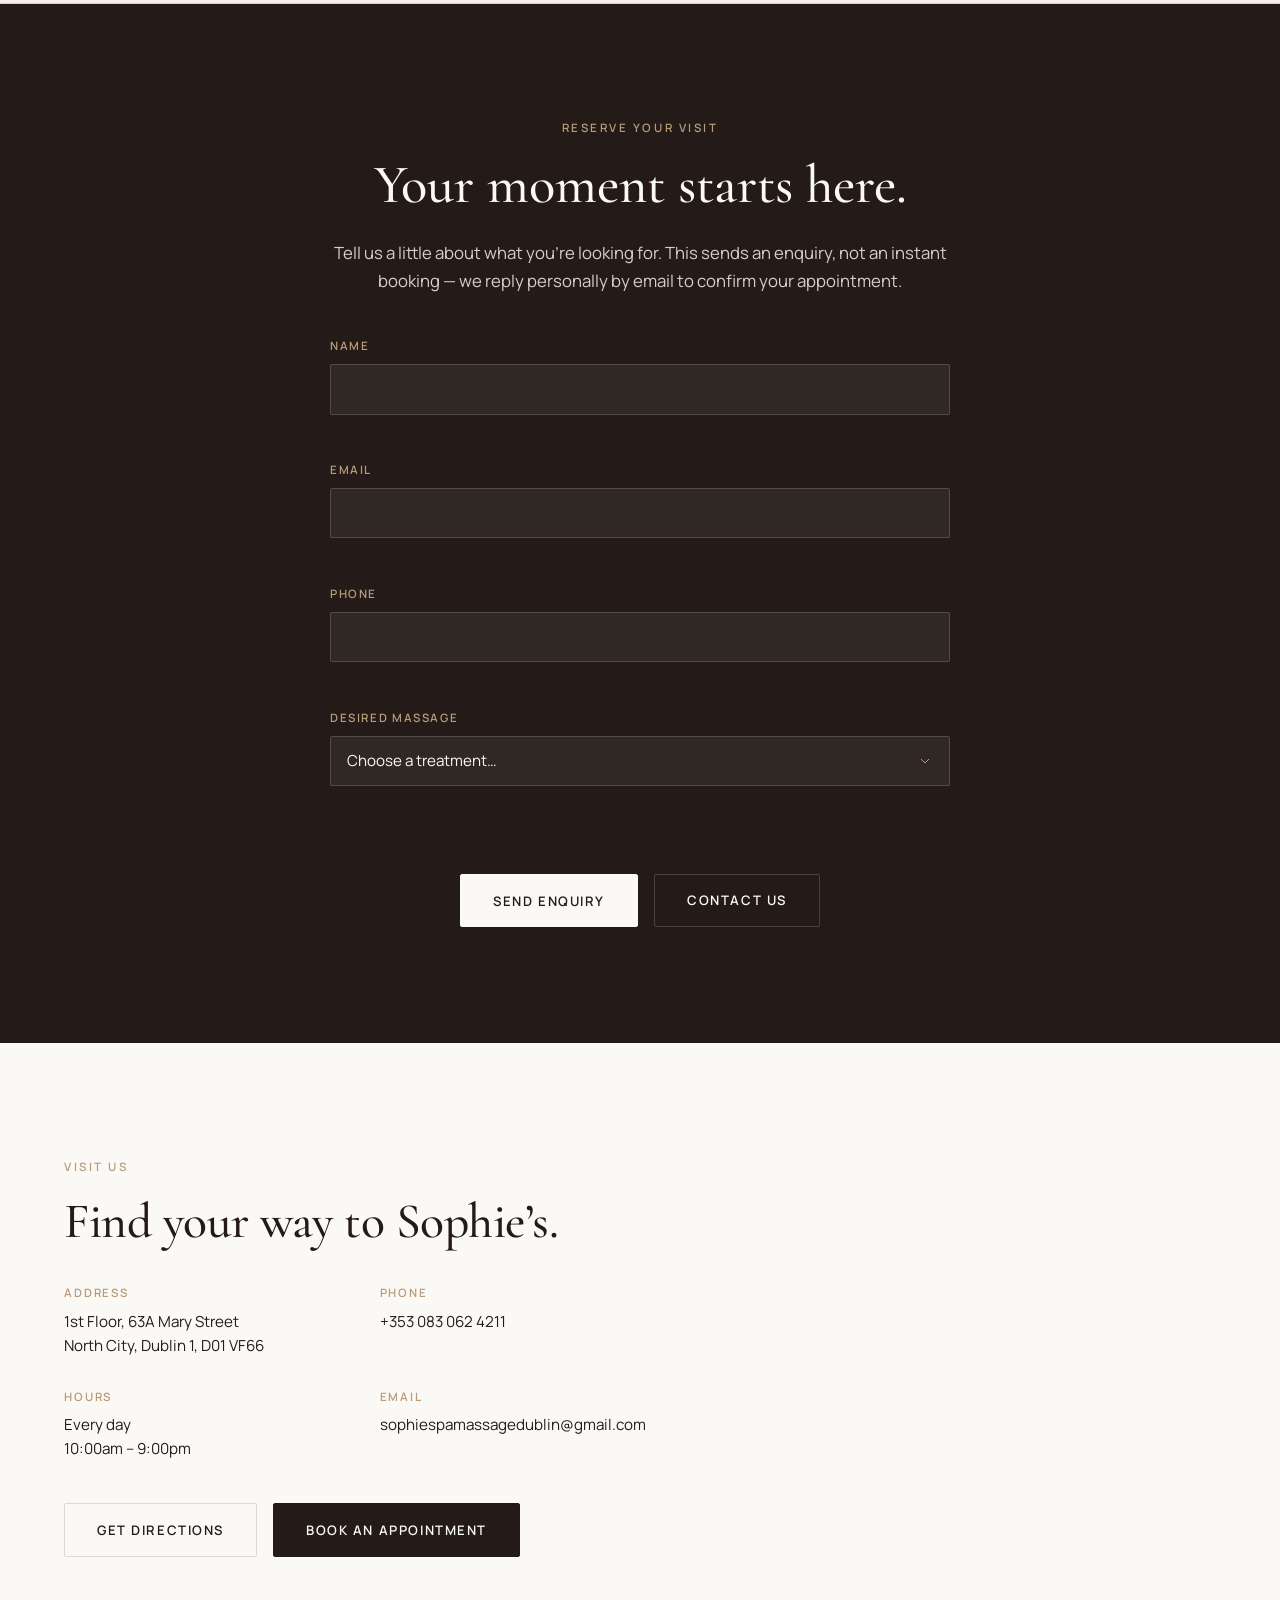
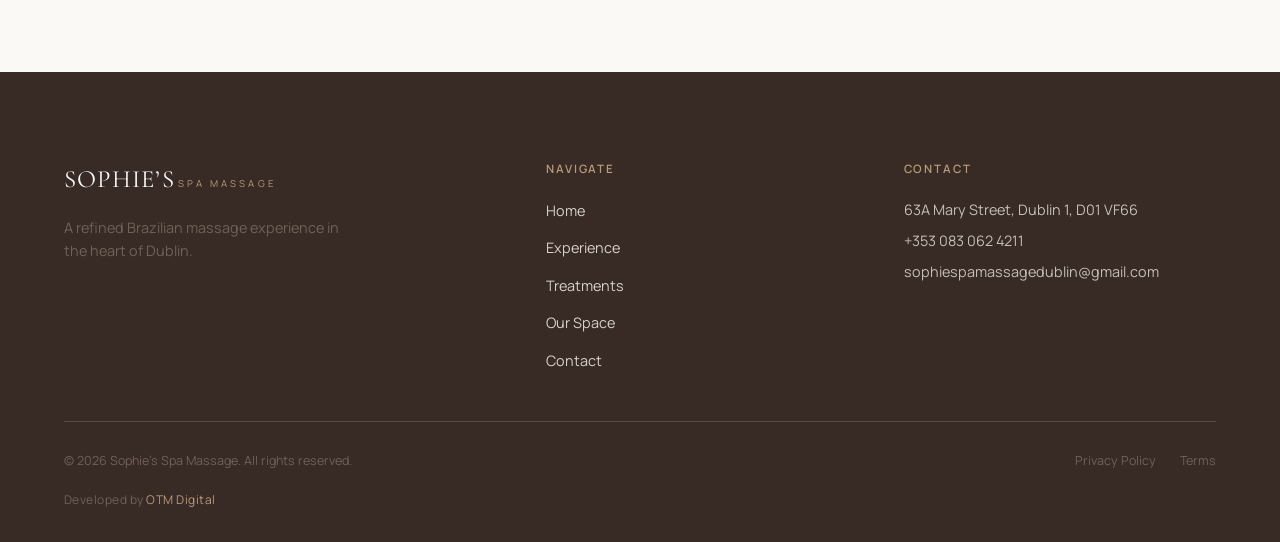
==== commit a911795e: "Use the studio's own photos across the site Replace every stock image with the six supplied photos (" ====
--- a/index.html
+++ b/index.html
@@ -73,10 +73,9 @@
   <!-- ============ HERO ============ -->
   <section class="hero" id="home">
     <div class="hero-media">
-      <!-- PLACEHOLDER IMAGE — replace with real Sophie's Spa photography -->
-      <img src="https://images.unsplash.com/photo-1600334129128-685c5582fd35?w=1800&q=80&auto=format&fit=crop"
-           alt="A dim, softly lit treatment room with warm linens, suggesting calm and privacy"
-           class="hero-img" id="hero-img">
+      <img src="images/treatment-room.jpg" width="1088" height="1456" fetchpriority="high"
+           alt="A treatment room lit by candles and a woven lamp, with a massage bed dressed in a leaf-print throw"
+           class="hero-img" id="hero-img" style="object-position: 50% 62%;">
       <div class="hero-overlay"></div>
     </div>
 
@@ -106,9 +105,8 @@
         <a href="#treatments" class="text-link">Discover the treatments &rarr;</a>
       </div>
       <div class="intro-image reveal-up">
-        <!-- PLACEHOLDER IMAGE -->
-        <img src="https://images.unsplash.com/photo-1787651343496-35b3666dd7d2?w=1200&q=80&auto=format&fit=crop"
-             alt="A calm treatment room with a facial bed dressed in warm ivory linen">
+        <img src="images/reception.jpg" width="1088" height="1456" loading="lazy"
+             alt="The reception corner at Sophie's: a sage-green wall with the logo, a grey velvet armchair, trailing ivy and a glowing woven lamp">
       </div>
     </div>
   </section>
@@ -125,8 +123,8 @@
 
       <article class="treatment-row reveal-up">
         <div class="treatment-row-media">
-          <img src="https://images.unsplash.com/photo-1519823551278-64ac92734fb1?w=1100&q=80&auto=format&fit=crop"
-               alt="Softly lit treatment room prepared for a massage session">
+          <img src="images/double-room.jpg" width="1088" height="1456" loading="lazy" style="object-position: 50% 78%;"
+               alt="Two massage beds dressed in leaf-print throws, with a gold-framed mirror and a sofa behind">
         </div>
         <div class="treatment-row-body">
           <span class="treatment-index">01</span>
@@ -142,8 +140,8 @@
 
       <article class="treatment-row reverse reveal-up">
         <div class="treatment-row-media">
-          <img src="https://images.unsplash.com/photo-1630835425197-50feeba99ecd?w=1100&q=80&auto=format&fit=crop"
-               alt="Neutral-toned treatment room with natural light and linen textures">
+          <img src="images/aromatherapy.jpg" width="1264" height="1264" loading="lazy"
+               alt="A woven lamp, yellow chrysanthemums, an aroma diffuser, lavender massage oil and rolled towels on a wooden console">
         </div>
         <div class="treatment-row-body">
           <span class="treatment-index">02</span>
@@ -159,8 +157,8 @@
 
       <article class="treatment-row reveal-up">
         <div class="treatment-row-media">
-          <img src="https://images.unsplash.com/photo-1600334129128-685c5582fd35?w=1100&q=80&auto=format&fit=crop"
-               alt="Warm hot stones being placed along the back during a treatment">
+          <img src="images/treatment-room.jpg" width="1088" height="1456" loading="lazy" style="object-position: 50% 8%;"
+               alt="Candles on a wooden shelf, a framed botanical print, a robe on the wall and a warm woven lamp">
         </div>
         <div class="treatment-row-body">
           <span class="treatment-index">03</span>
@@ -179,9 +177,8 @@
 
   <!-- ============ FULL-WIDTH VISUAL BREAK ============ -->
   <section class="visual-break">
-    <!-- PLACEHOLDER IMAGE -->
-    <img src="https://images.unsplash.com/photo-1660238285804-397b269579f2?w=1800&q=80&auto=format&fit=crop"
-         alt="A warmly lit boutique lounge with two upholstered armchairs, set for quiet waiting">
+    <img src="images/reception.jpg" width="1088" height="1456" loading="lazy" style="object-position: 50% 62%;"
+         alt="A velvet armchair with a sheepskin throw beside a small table with flowers and a candle, lit by a warm lamp">
     <div class="visual-break-overlay"></div>
     <p class="visual-break-text reveal-up">Your time, uninterrupted.</p>
   </section>
@@ -195,22 +192,17 @@
 
     <div class="space-gallery">
       <figure class="space-item span-2 reveal-up">
-        <img src="https://images.unsplash.com/photo-1786937680099-779e1da6f7f7?w=1200&q=80&auto=format&fit=crop"
-             alt="A quiet boutique hallway with warm plaster walls leading toward the treatment rooms">
-        <figcaption>A calm room, thoughtfully arranged for comfort and privacy.</figcaption>
+        <img src="images/entrance-stairs.jpg" width="1088" height="1456" loading="lazy" style="object-position: 50% 16%;"
+             alt="The stairway up to Sophie's on the first floor, with a welcome sign and a soft neon heart">
+        <figcaption>The way up &mdash; first floor, 63A Mary Street.</figcaption>
       </figure>
       <figure class="space-item reveal-up">
-        <img src="https://images.unsplash.com/photo-1787651343496-35b3666dd7d2?w=900&q=80&auto=format&fit=crop"
-             alt="Detail of a treatment bed dressed in soft, warm linen">
+        <img src="images/shower.jpg" width="1088" height="1456" loading="lazy" style="object-position: 50% 32%;"
+             alt="A private shower with a rain head, a black robe and shelves of rolled white towels">
       </figure>
       <figure class="space-item reveal-up">
-        <img src="https://images.unsplash.com/photo-1630835425197-50feeba99ecd?w=900&q=80&auto=format&fit=crop"
-             alt="Soft-focus detail of a treatment table set for a session">
-      </figure>
-      <figure class="space-item span-2 reveal-up">
-        <img src="https://images.unsplash.com/photo-1519823551278-64ac92734fb1?w=1200&q=80&auto=format&fit=crop"
-             alt="Quiet, attentive massage in progress in a softly lit room">
-        <figcaption>Every corner of Sophie&rsquo;s is designed with quiet intention.</figcaption>
+        <img src="images/double-room.jpg" width="1088" height="1456" loading="lazy" style="object-position: 50% 14%;"
+             alt="A warmly lit room with a gold-framed mirror, a wall sconce, a sofa and robes hanging by the door">
       </figure>
     </div>
   </section>
--- a/style.css
+++ b/style.css
@@ -364,7 +364,9 @@
 .hero-overlay {
   position: absolute;
   inset: 0;
-  background: linear-gradient(180deg, rgba(36,27,24,0.35) 0%, rgba(36,27,24,0.28) 45%, rgba(36,27,24,0.72) 100%);
+  background:
+    linear-gradient(90deg, rgba(36,27,24,0.66) 0%, rgba(36,27,24,0.38) 48%, rgba(36,27,24,0) 85%),
+    linear-gradient(180deg, rgba(36,27,24,0.35) 0%, rgba(36,27,24,0.2) 45%, rgba(36,27,24,0.72) 100%);
 }
 .hero-content {
   position: relative;
@@ -476,7 +478,8 @@
 .intro-text .text-link { margin-top: 2.1rem; }
 .intro-image img {
   width: 100%;
-  aspect-ratio: 4 / 5;
+  aspect-ratio: 3 / 4;
+  max-height: 88vh;
   object-fit: cover;
 }
 
